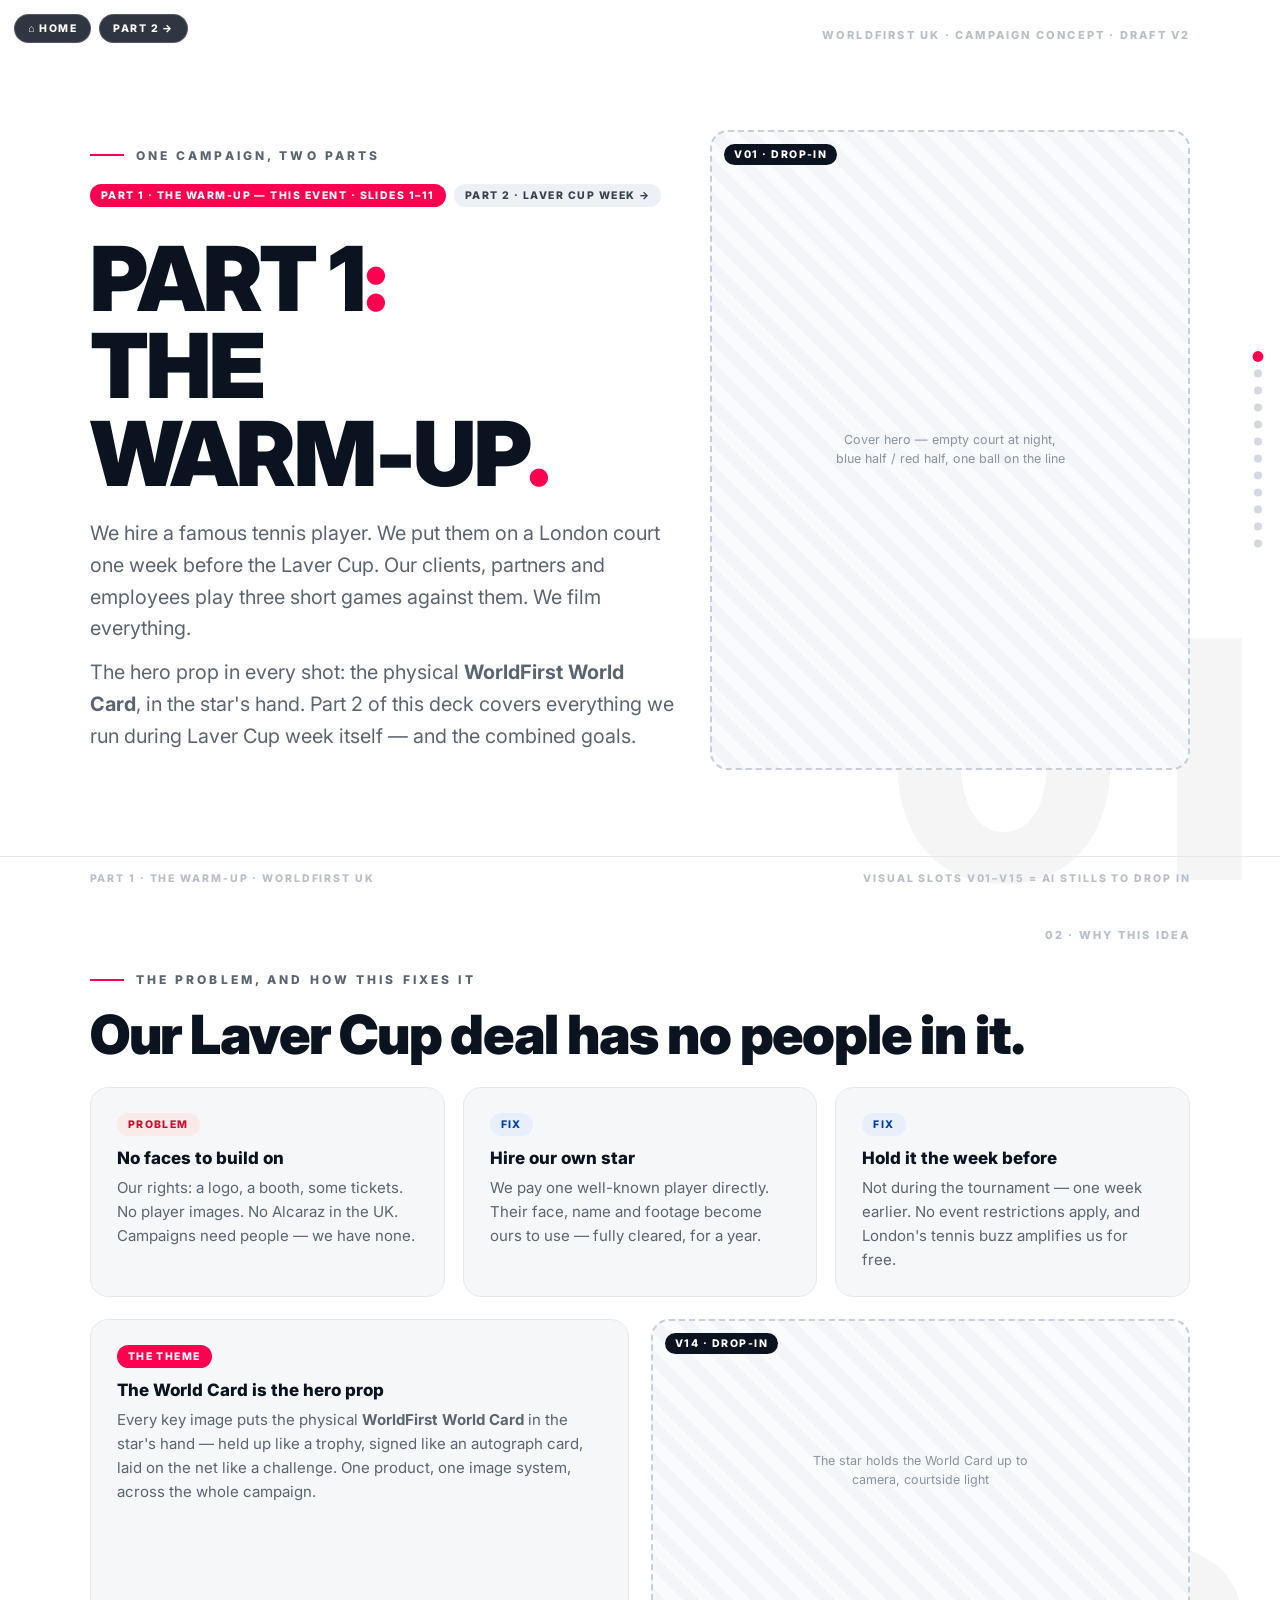
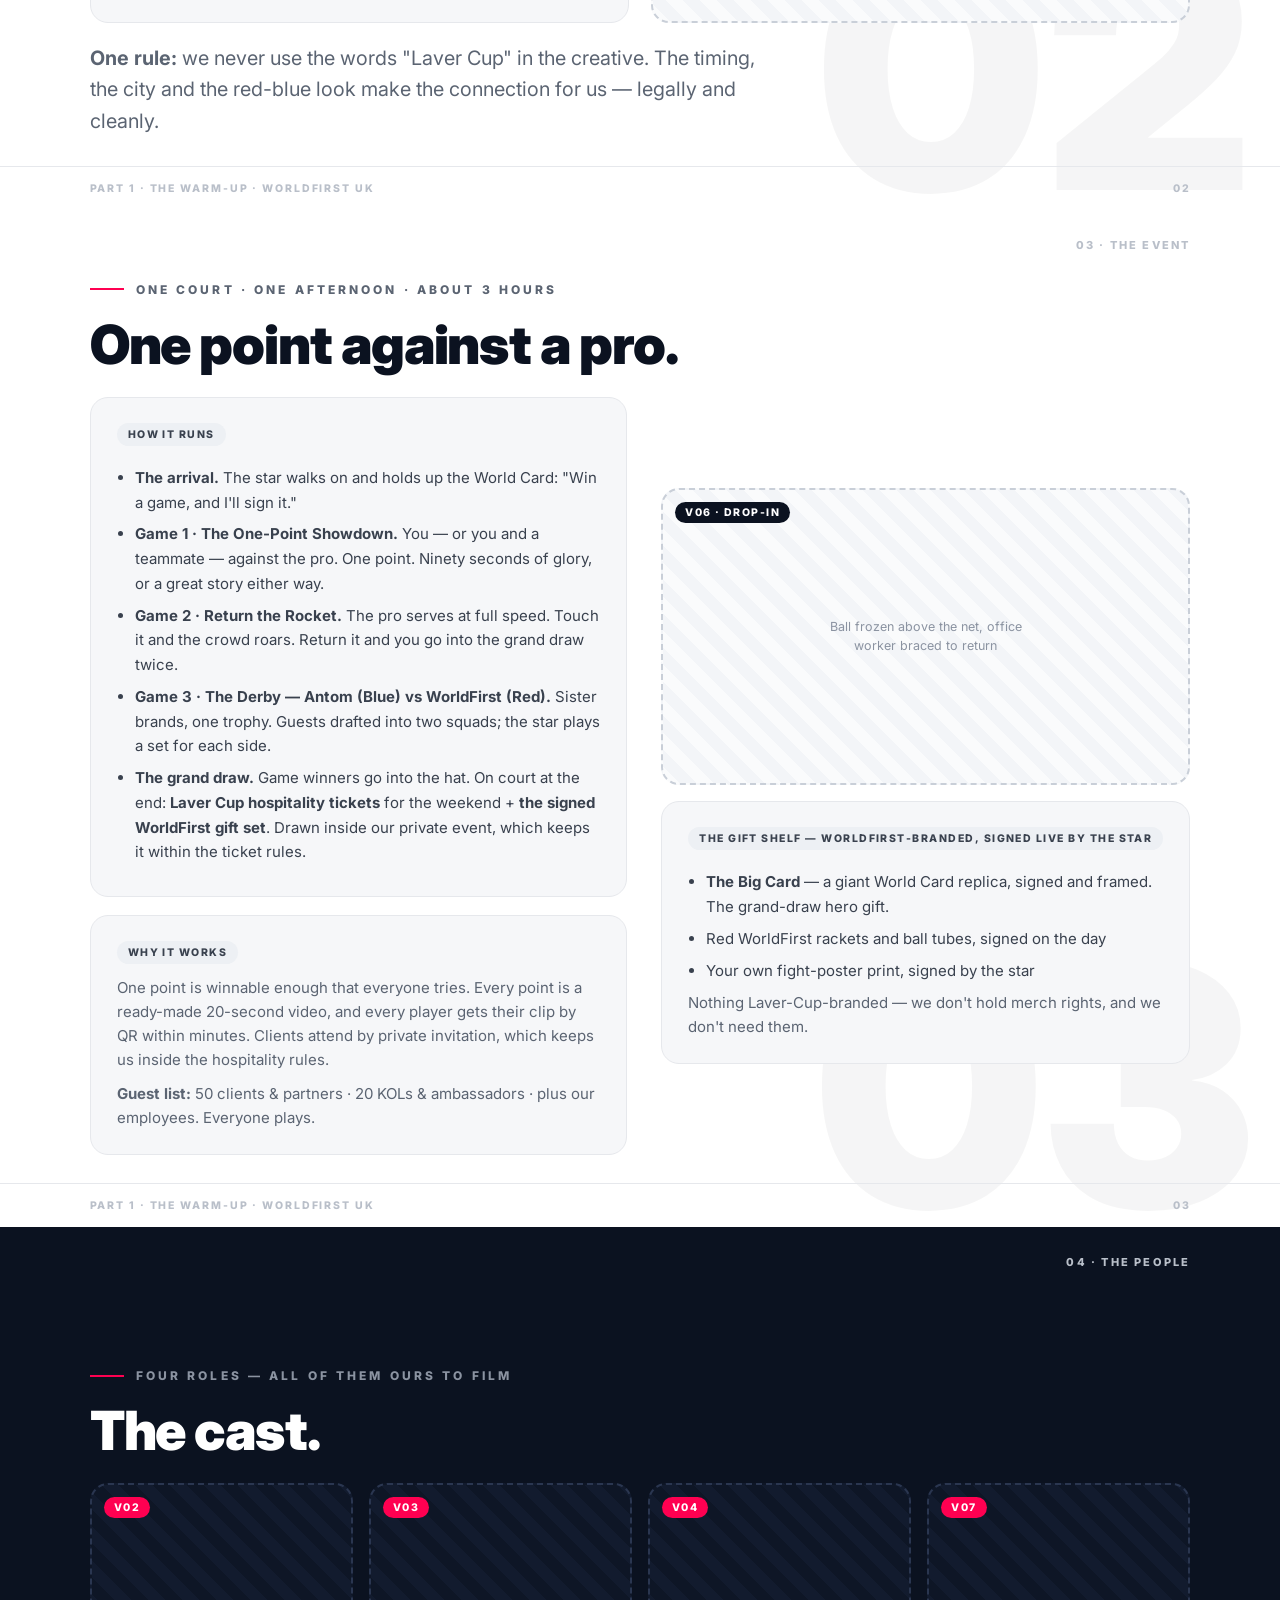
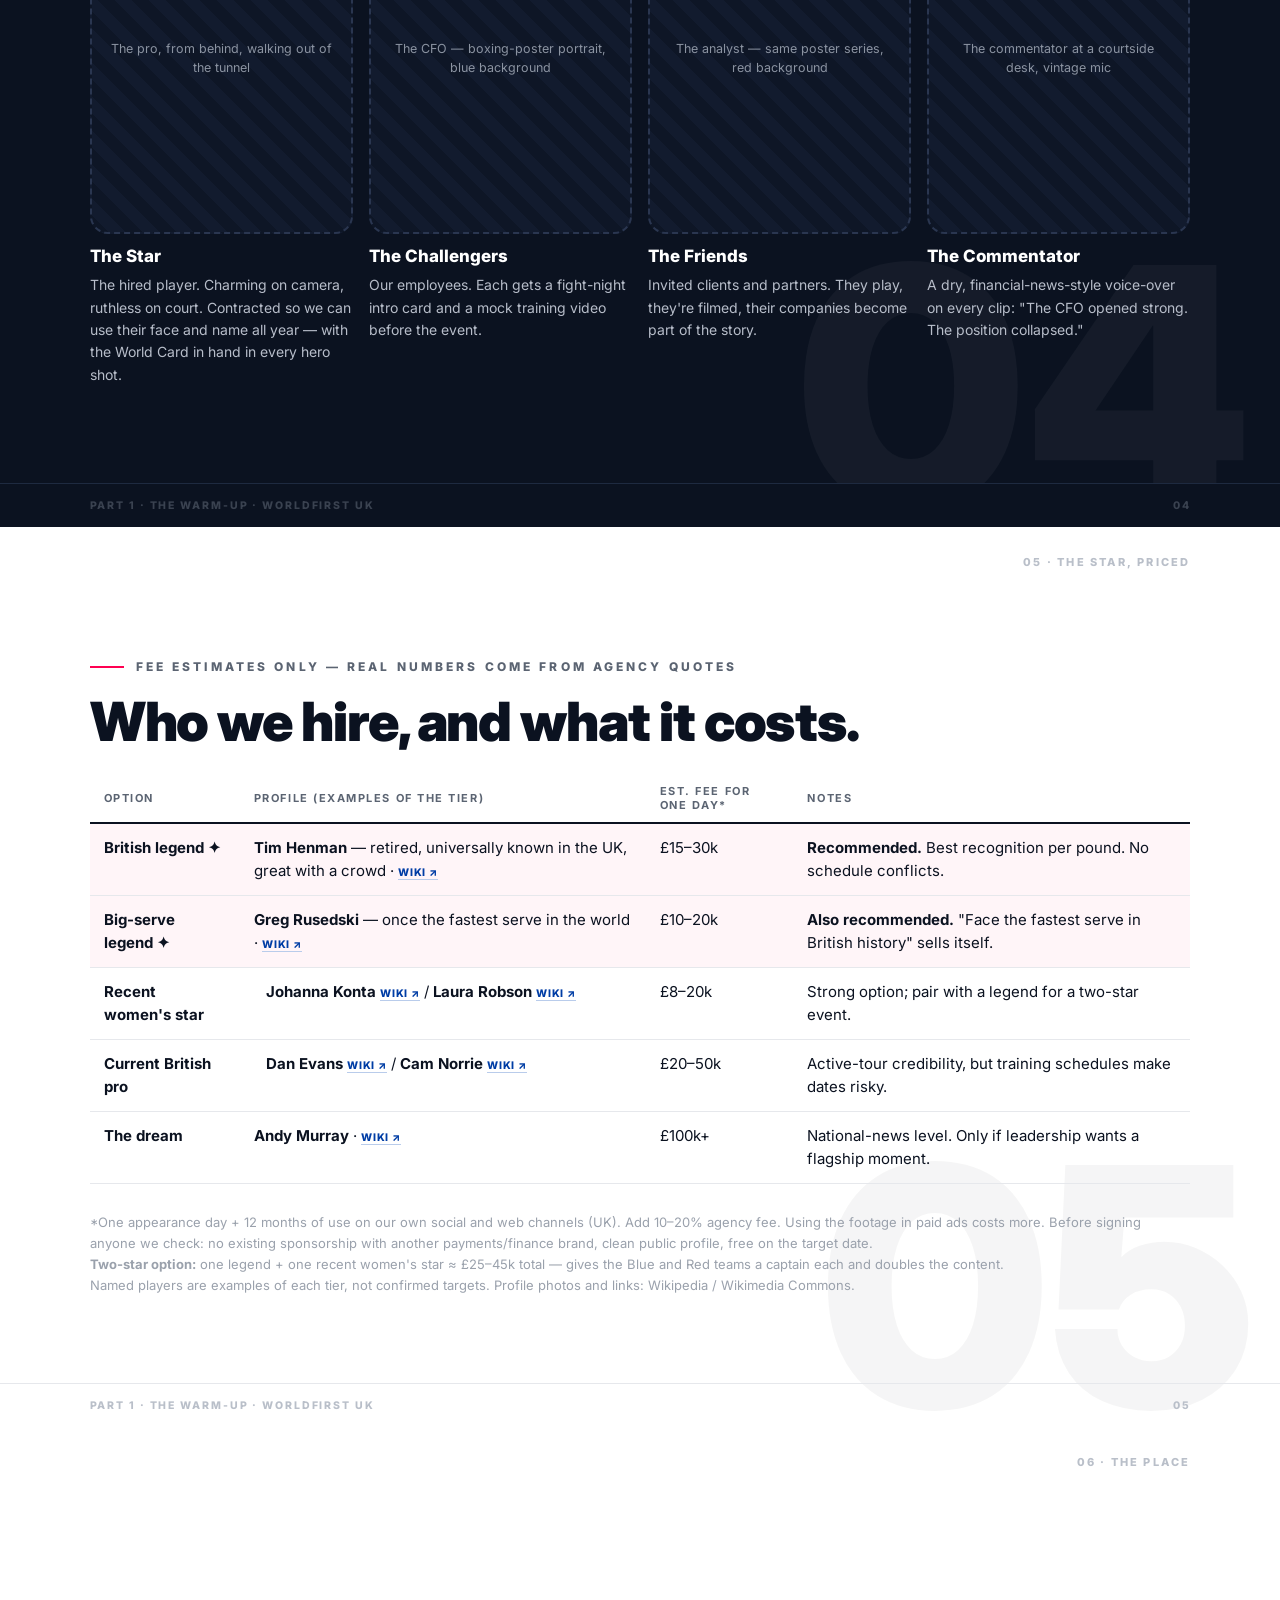
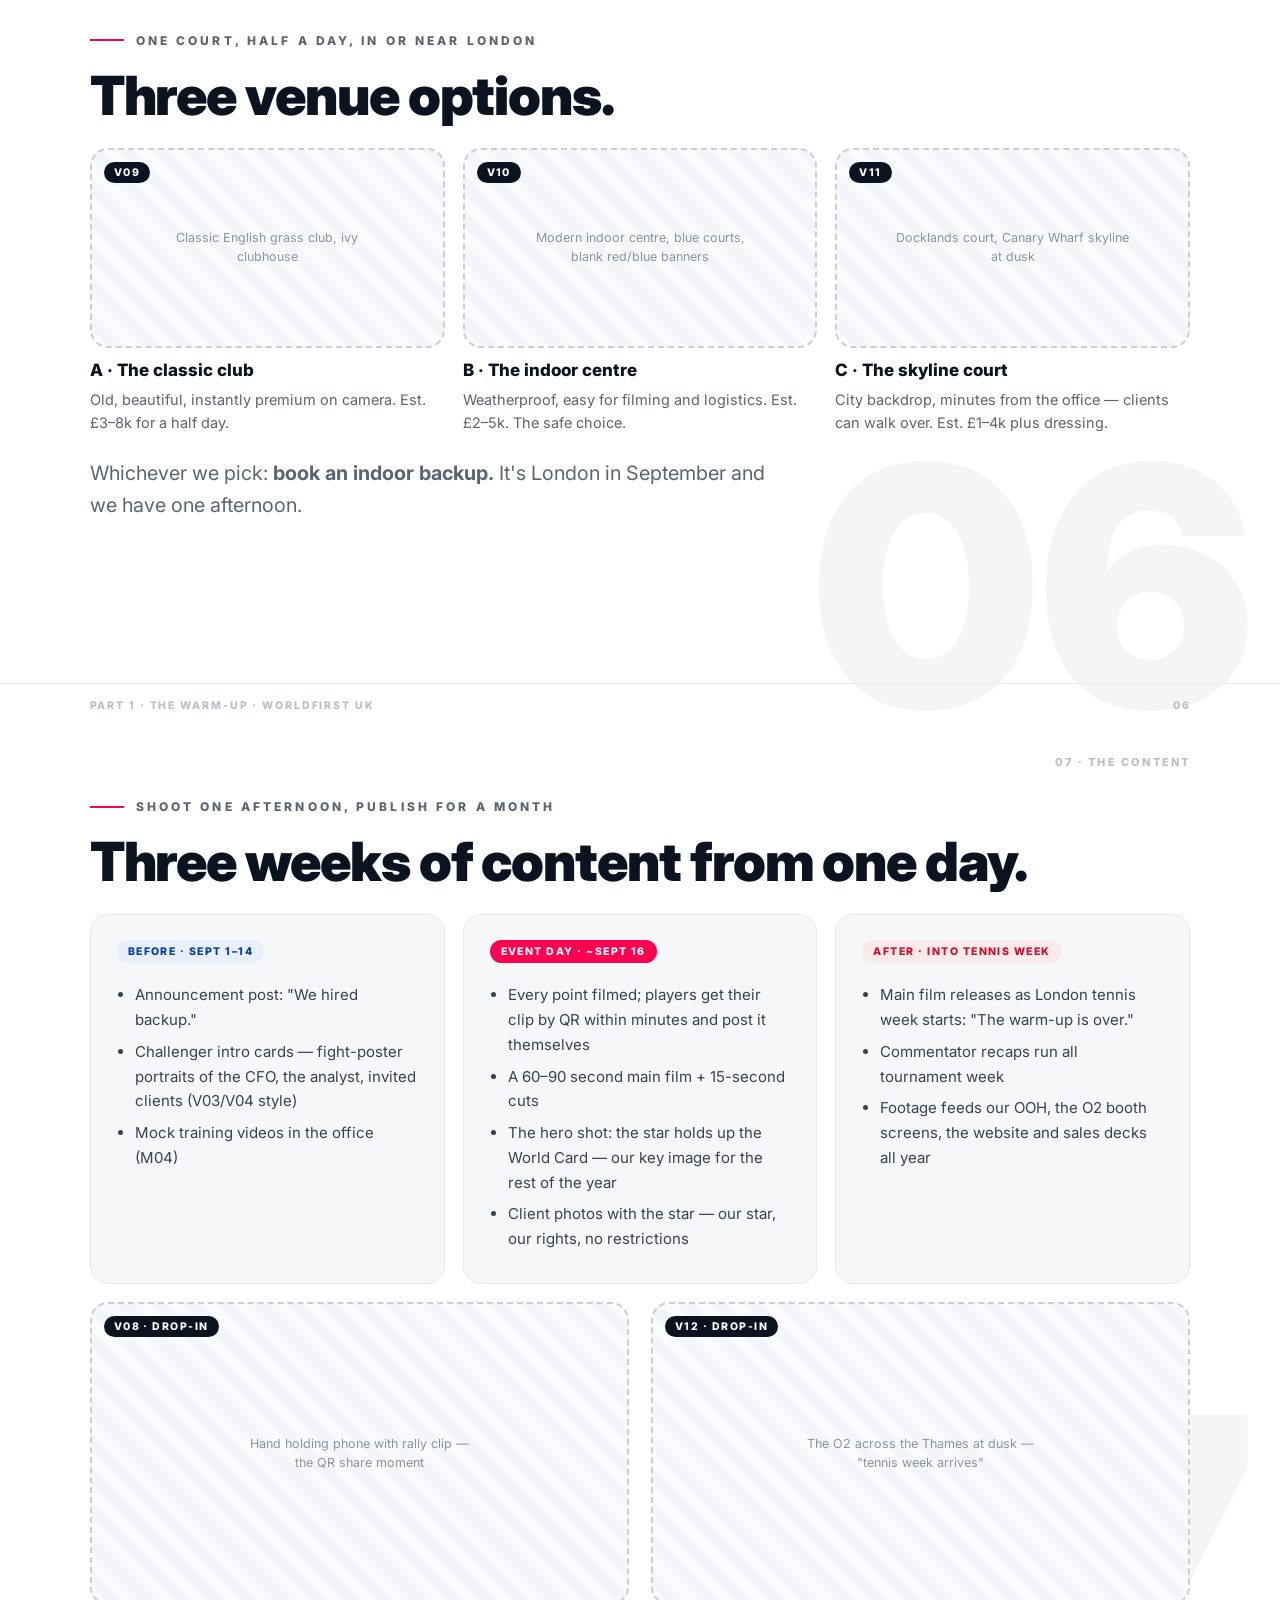
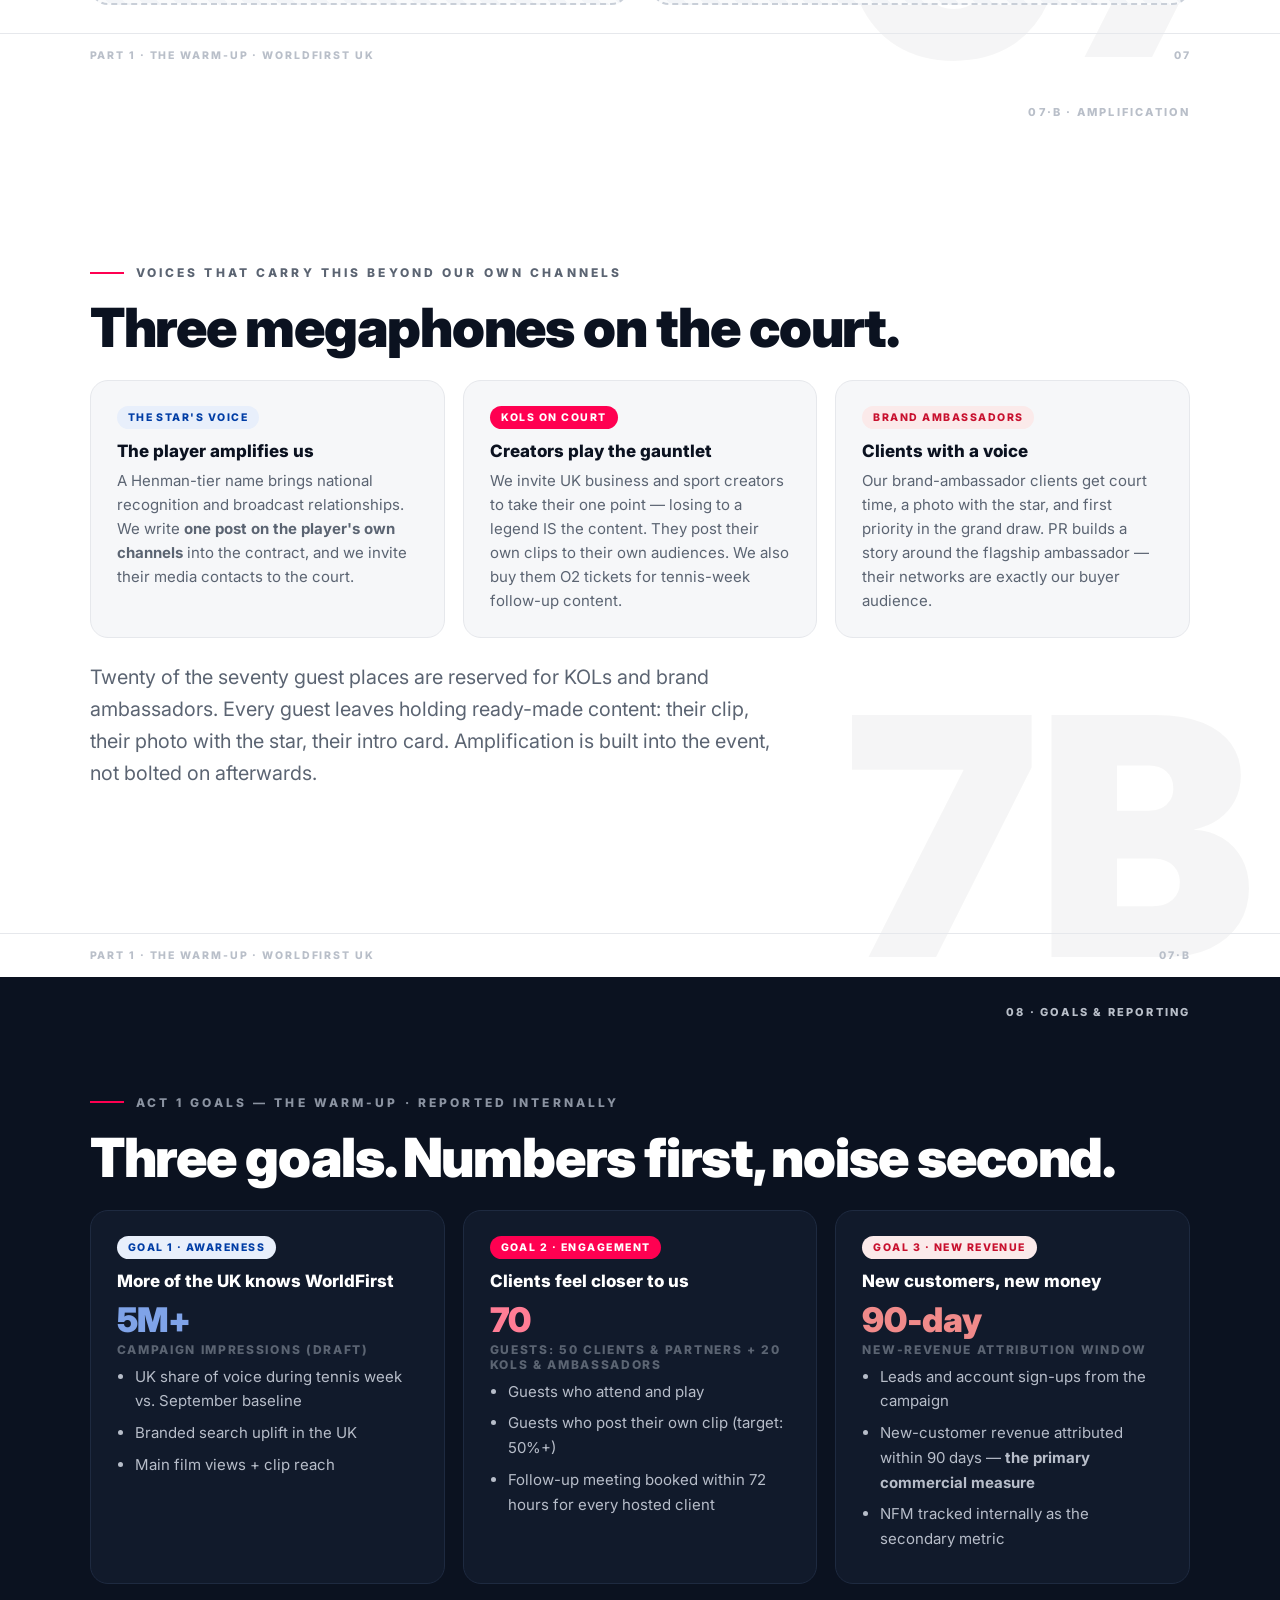
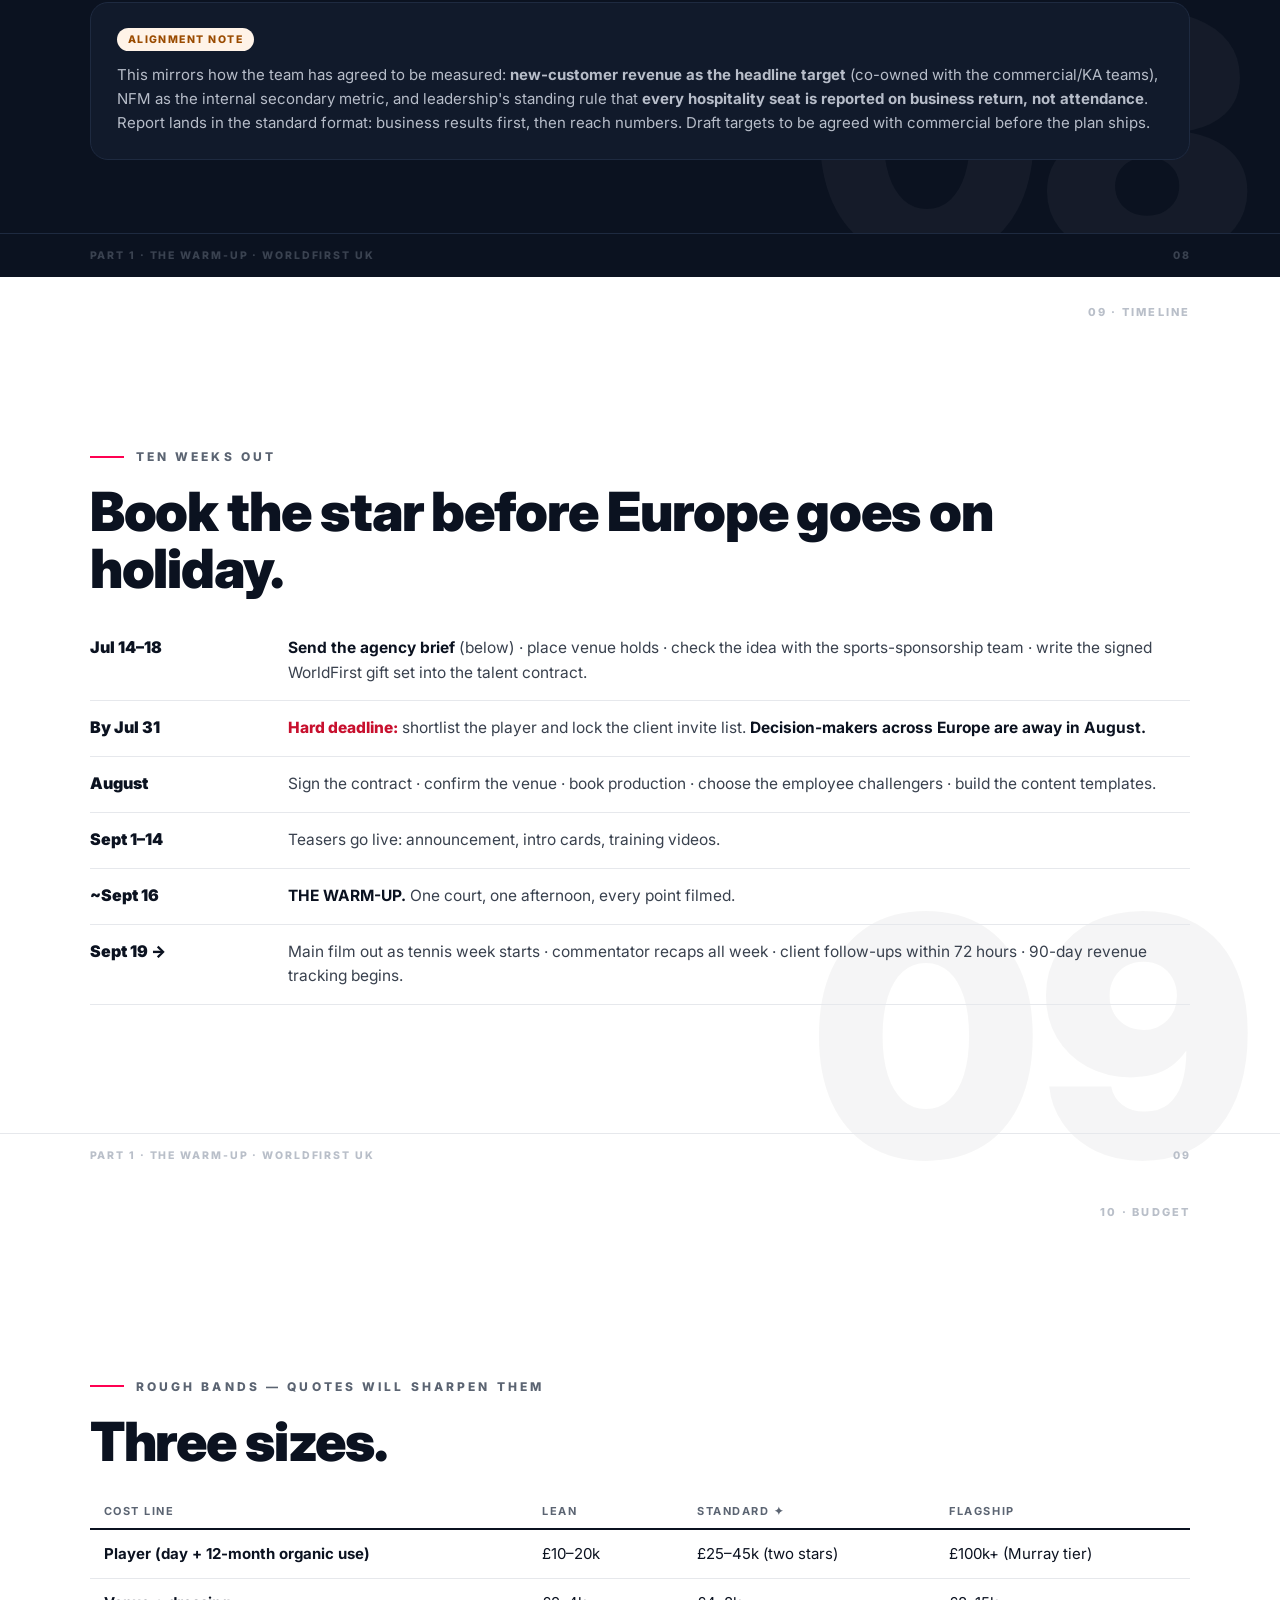
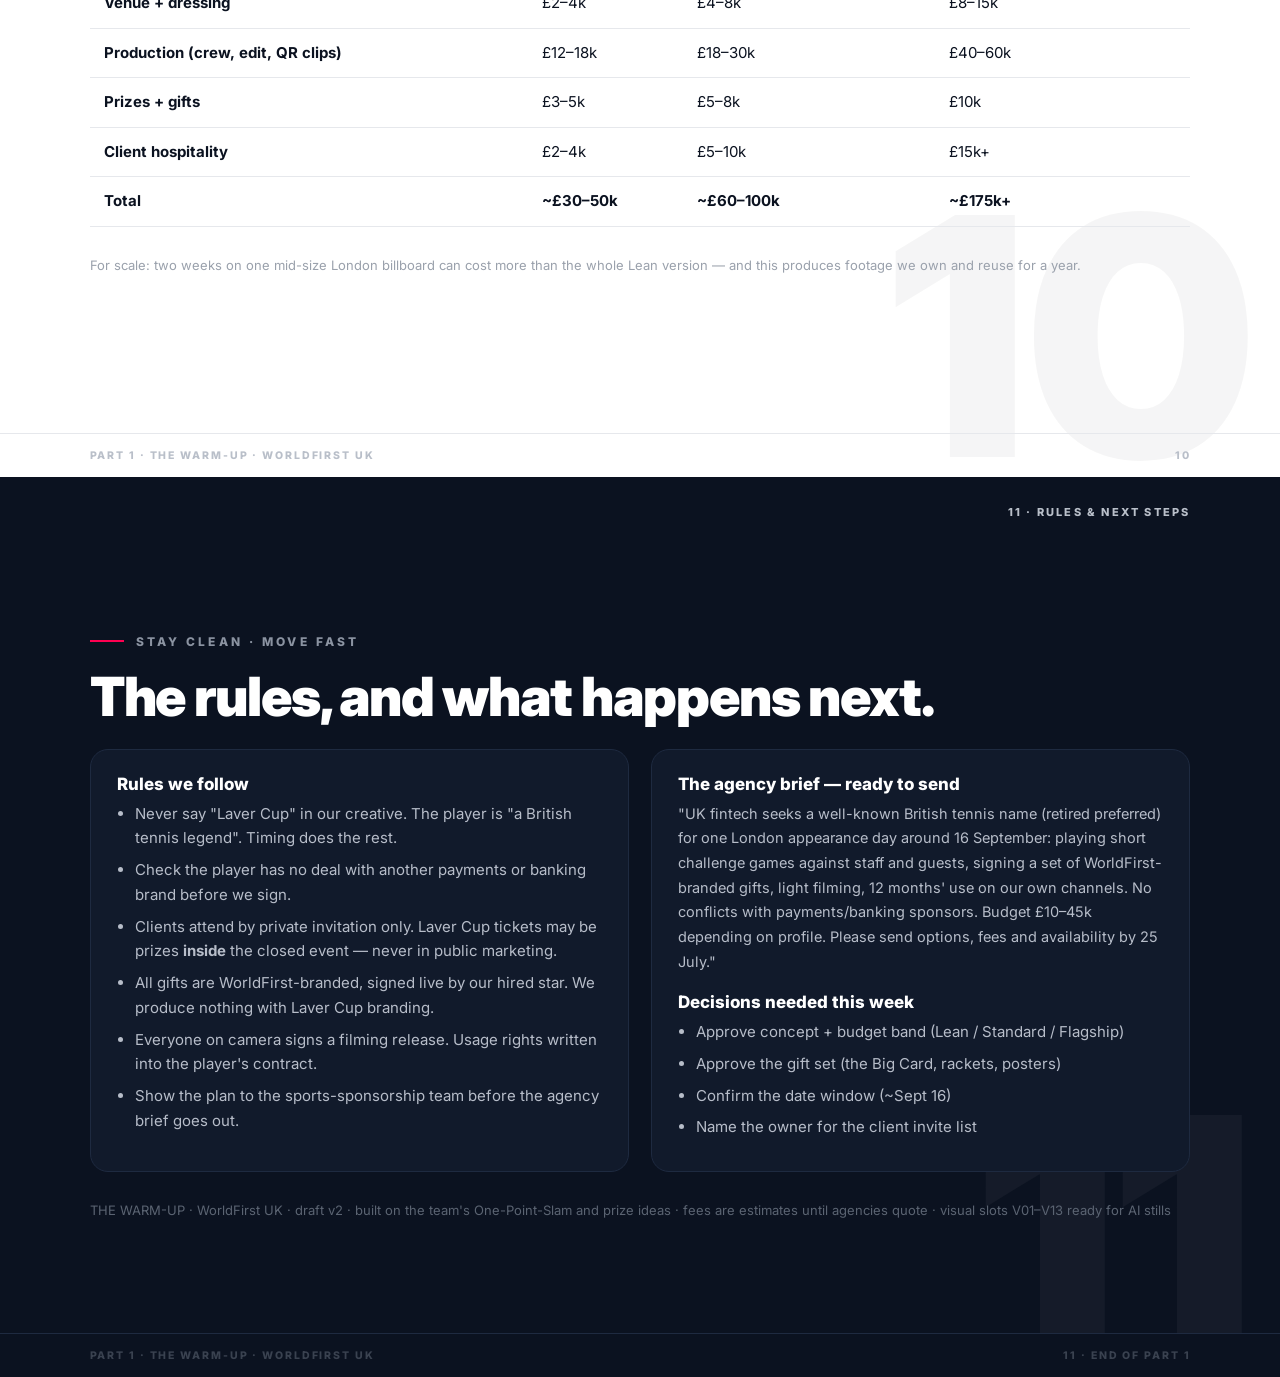
==== part1.html @ 8744f3e0 "Split-gate site: landing with clickable left/right halves, Part 1 and Part 2 as separate decks, shar" ====
<!DOCTYPE html>
<html lang="en">
<head>
<meta charset="UTF-8">
<meta name="viewport" content="width=device-width, initial-scale=1.0">
<meta name="robots" content="noindex, nofollow">
<title>Part 1 — The Warm-Up · WorldFirst UK</title>
<link rel="preconnect" href="https://fonts.googleapis.com">
<link href="https://fonts.googleapis.com/css2?family=Inter:wght@400;500;600;800;900&display=swap" rel="stylesheet">
<link rel="stylesheet" href="styles.css">
</head>
<body>
<div class="bar" id="bar"></div>
<nav class="dots" id="dots"></nav>
<nav class="sitenav"><a href="index.html">⌂ Home</a><a href="part2.html">Part 2 →</a></nav>
<!-- 01 COVER -->
<section class="slide" id="s1">
  <div class="num">WORLDFIRST UK · CAMPAIGN CONCEPT · DRAFT V2</div>
  <div class="ghost">01</div>
  <div class="wrap">
    <div class="hero2">
      <div>
        <div class="kicker">One campaign, two parts</div>
        <div style="margin-bottom:16px"><span class="chip pink">PART 1 · THE WARM-UP — THIS EVENT · SLIDES 1–11</span><a href="part2.html" style="text-decoration:none"><span class="chip grey" style="margin-left:8px">PART 2 · LAVER CUP WEEK →</span></a></div>
        <h1>PART 1<span style="color:var(--wf)">:</span><br>THE<br>WARM-UP<span style="color:var(--wf)">.</span></h1>
        <p class="lead" style="margin-top:20px">We hire a famous tennis player. We put them on a London court one week before the Laver Cup. Our clients, partners and employees play three short games against them. We film everything.</p>
        <p class="lead" style="margin-top:12px">The hero prop in every shot: the physical <b>WorldFirst World Card</b>, in the star's hand. Part 2 of this deck covers everything we run during Laver Cup week itself — and the combined goals.</p>
      </div>
      <figure class="ph r34" data-id="V01"><span class="tag">V01 · DROP-IN</span><span class="cap">Cover hero — empty court at night, blue half / red half, one ball on the line</span></figure>
    </div>
  </div>
  <div class="strip"><span>Part 1 · The Warm-Up · WorldFirst UK</span><span>Visual slots V01–V15 = AI stills to drop in</span></div>
</section>

<!-- 02 WHY -->
<section class="slide" id="s2">
  <div class="num">02 · WHY THIS IDEA</div>
  <div class="ghost">02</div>
  <div class="wrap">
    <div class="kicker">The problem, and how this fixes it</div>
    <h2>Our Laver Cup deal has no people in it.</h2>
    <div class="grid3">
      <div class="card">
        <span class="chip red">Problem</span>
        <h3>No faces to build on</h3>
        <p>Our rights: a logo, a booth, some tickets. No player images. No Alcaraz in the UK. Campaigns need people — we have none.</p>
      </div>
      <div class="card">
        <span class="chip blue">Fix</span>
        <h3>Hire our own star</h3>
        <p>We pay one well-known player directly. Their face, name and footage become ours to use — fully cleared, for a year.</p>
      </div>
      <div class="card">
        <span class="chip blue">Fix</span>
        <h3>Hold it the week before</h3>
        <p>Not during the tournament — one week earlier. No event restrictions apply, and London's tennis buzz amplifies us for free.</p>
      </div>
    </div>
    <div class="grid2" style="margin-top:22px">
      <div class="card">
        <span class="chip pink">The theme</span>
        <h3>The World Card is the hero prop</h3>
        <p>Every key image puts the physical <b>WorldFirst World Card</b> in the star's hand — held up like a trophy, signed like an autograph card, laid on the net like a challenge. One product, one image system, across the whole campaign.</p>
      </div>
      <figure class="ph r169" data-id="V14"><span class="tag">V14 · DROP-IN</span><span class="cap">The star holds the World Card up to camera, courtside light</span></figure>
    </div>
    <p class="lead" style="margin-top:20px"><b>One rule:</b> we never use the words "Laver Cup" in the creative. The timing, the city and the red-blue look make the connection for us — legally and cleanly.</p>
  </div>
  <div class="strip"><span>Part 1 · The Warm-Up · WorldFirst UK</span><span>02</span></div>
</section>

<!-- 03 FORMAT -->
<section class="slide" id="s3">
  <div class="num">03 · THE EVENT</div>
  <div class="ghost">03</div>
  <div class="wrap">
    <div class="kicker">One court · one afternoon · about 3 hours</div>
    <h2>One point against a pro.</h2>
    <div class="hero2">
      <div>
        <div class="card" style="margin-bottom:18px">
          <span class="chip grey">How it runs</span>
          <ul>
            <li><b>The arrival.</b> The star walks on and holds up the World Card: "Win a game, and I'll sign it."</li>
            <li><b>Game 1 · The One-Point Showdown.</b> You — or you and a teammate — against the pro. One point. Ninety seconds of glory, or a great story either way.</li>
            <li><b>Game 2 · Return the Rocket.</b> The pro serves at full speed. Touch it and the crowd roars. Return it and you go into the grand draw twice.</li>
            <li><b>Game 3 · The Derby — Antom (Blue) vs WorldFirst (Red).</b> Sister brands, one trophy. Guests drafted into two squads; the star plays a set for each side.</li>
            <li><b>The grand draw.</b> Game winners go into the hat. On court at the end: <b>Laver Cup hospitality tickets</b> for the weekend + <b>the signed WorldFirst gift set</b>. Drawn inside our private event, which keeps it within the ticket rules.</li>
          </ul>
        </div>
        <div class="card">
          <span class="chip grey">Why it works</span>
          <p>One point is winnable enough that everyone tries. Every point is a ready-made 20-second video, and every player gets their clip by QR within minutes. Clients attend by private invitation, which keeps us inside the hospitality rules.</p>
          <p style="margin-top:10px"><b>Guest list:</b> 50 clients &amp; partners · 20 KOLs &amp; ambassadors · plus our employees. Everyone plays.</p>
        </div>
      </div>
      <div>
        <figure class="ph r169" data-id="V06" style="margin-bottom:16px"><span class="tag">V06 · DROP-IN</span><span class="cap">Ball frozen above the net, office worker braced to return</span></figure>
        <div class="card">
          <span class="chip grey">The gift shelf — WorldFirst-branded, signed live by the star</span>
          <ul>
            <li><b>The Big Card</b> — a giant World Card replica, signed and framed. The grand-draw hero gift.</li>
            <li>Red WorldFirst rackets and ball tubes, signed on the day</li>
            <li>Your own fight-poster print, signed by the star</li>
          </ul>
          <p style="margin-top:8px">Nothing Laver-Cup-branded — we don't hold merch rights, and we don't need them.</p>
        </div>
      </div>
    </div>
  </div>
  <div class="strip"><span>Part 1 · The Warm-Up · WorldFirst UK</span><span>03</span></div>
</section>

<!-- 04 CAST -->
<section class="slide dark" id="s4">
  <div class="num">04 · THE PEOPLE</div>
  <div class="ghost">04</div>
  <div class="wrap">
    <div class="kicker">Four roles — all of them ours to film</div>
    <h2 style="color:#fff">The cast.</h2>
    <div class="grid4">
      <div>
        <figure class="ph r34" data-id="V02" style="margin-bottom:12px"><span class="tag">V02</span><span class="cap">The pro, from behind, walking out of the tunnel</span></figure>
        <h3>The Star</h3>
        <p style="color:#B7BDC9;font-size:14px;line-height:1.6">The hired player. Charming on camera, ruthless on court. Contracted so we can use their face and name all year — with the World Card in hand in every hero shot.</p>
      </div>
      <div>
        <figure class="ph r34" data-id="V03" style="margin-bottom:12px"><span class="tag">V03</span><span class="cap">The CFO — boxing-poster portrait, blue background</span></figure>
        <h3>The Challengers</h3>
        <p style="color:#B7BDC9;font-size:14px;line-height:1.6">Our employees. Each gets a fight-night intro card and a mock training video before the event.</p>
      </div>
      <div>
        <figure class="ph r34" data-id="V04" style="margin-bottom:12px"><span class="tag">V04</span><span class="cap">The analyst — same poster series, red background</span></figure>
        <h3>The Friends</h3>
        <p style="color:#B7BDC9;font-size:14px;line-height:1.6">Invited clients and partners. They play, they're filmed, their companies become part of the story.</p>
      </div>
      <div>
        <figure class="ph r34" data-id="V07" style="margin-bottom:12px"><span class="tag">V07</span><span class="cap">The commentator at a courtside desk, vintage mic</span></figure>
        <h3>The Commentator</h3>
        <p style="color:#B7BDC9;font-size:14px;line-height:1.6">A dry, financial-news-style voice-over on every clip: "The CFO opened strong. The position collapsed."</p>
      </div>
    </div>
  </div>
  <div class="strip"><span>Part 1 · The Warm-Up · WorldFirst UK</span><span>04</span></div>
</section>

<!-- 05 TALENT -->
<section class="slide" id="s5">
  <div class="num">05 · THE STAR, PRICED</div>
  <div class="ghost">05</div>
  <div class="wrap">
    <div class="kicker">Fee estimates only — real numbers come from agency quotes</div>
    <h2>Who we hire, and what it costs.</h2>
    <table class="tbl">
      <tr><th>Option</th><th>Profile (examples of the tier)</th><th>Est. fee for one day*</th><th>Notes</th></tr>
      <tr class="rec"><td>British legend ✦</td><td><div class="tcell"><img class="face" src="https://upload.wikimedia.org/wikipedia/commons/thumb/9/90/Tim_Henman_2006_Australian_Open.JPG/330px-Tim_Henman_2006_Australian_Open.JPG" alt="Tim Henman" onerror="this.style.display='none'"><span><b>Tim Henman</b> — retired, universally known in the UK, great with a crowd · <a class="wikilink" href="https://en.wikipedia.org/wiki/Tim_Henman" target="_blank" rel="noopener">WIKI ↗</a></span></div></td><td>£15–30k</td><td><b>Recommended.</b> Best recognition per pound. No schedule conflicts.</td></tr>
      <tr class="rec"><td>Big-serve legend ✦</td><td><div class="tcell"><img class="face" src="https://upload.wikimedia.org/wikipedia/commons/thumb/6/60/Greg_Rusedski_2014.jpg/330px-Greg_Rusedski_2014.jpg" alt="Greg Rusedski" onerror="this.style.display='none'"><span><b>Greg Rusedski</b> — once the fastest serve in the world · <a class="wikilink" href="https://en.wikipedia.org/wiki/Greg_Rusedski" target="_blank" rel="noopener">WIKI ↗</a></span></div></td><td>£10–20k</td><td><b>Also recommended.</b> "Face the fastest serve in British history" sells itself.</td></tr>
      <tr><td>Recent women's star</td><td><div class="tcell"><span class="faces"><img class="face" src="https://upload.wikimedia.org/wikipedia/commons/thumb/0/0a/Konta_RG19_%2829%29_%2848199186357%29.jpg/330px-Konta_RG19_%2829%29_%2848199186357%29.jpg" alt="Johanna Konta" onerror="this.style.display='none'"><img class="face" src="https://upload.wikimedia.org/wikipedia/commons/thumb/7/71/Robson_WM17_%285%29_%2835793473560%29.jpg/330px-Robson_WM17_%285%29_%2835793473560%29.jpg" alt="Laura Robson" onerror="this.style.display='none'"></span><span><b>Johanna Konta</b> <a class="wikilink" href="https://en.wikipedia.org/wiki/Johanna_Konta" target="_blank" rel="noopener">WIKI ↗</a> / <b>Laura Robson</b> <a class="wikilink" href="https://en.wikipedia.org/wiki/Laura_Robson" target="_blank" rel="noopener">WIKI ↗</a></span></div></td><td>£8–20k</td><td>Strong option; pair with a legend for a two-star event.</td></tr>
      <tr><td>Current British pro</td><td><div class="tcell"><span class="faces"><img class="face" src="https://upload.wikimedia.org/wikipedia/commons/thumb/2/28/Dan_Evans_%282023_DC_Open%29_02_%28cropped2%29.jpg/330px-Dan_Evans_%282023_DC_Open%29_02_%28cropped2%29.jpg" alt="Dan Evans" onerror="this.style.display='none'"><img class="face" src="https://upload.wikimedia.org/wikipedia/commons/thumb/e/eb/Norrie_MCM23_%2817%29_%2852883520940%29.jpg/330px-Norrie_MCM23_%2817%29_%2852883520940%29.jpg" alt="Cameron Norrie" onerror="this.style.display='none'"></span><span><b>Dan Evans</b> <a class="wikilink" href="https://en.wikipedia.org/wiki/Dan_Evans_(tennis)" target="_blank" rel="noopener">WIKI ↗</a> / <b>Cam Norrie</b> <a class="wikilink" href="https://en.wikipedia.org/wiki/Cameron_Norrie" target="_blank" rel="noopener">WIKI ↗</a></span></div></td><td>£20–50k</td><td>Active-tour credibility, but training schedules make dates risky.</td></tr>
      <tr><td>The dream</td><td><div class="tcell"><img class="face" src="https://upload.wikimedia.org/wikipedia/commons/thumb/b/bf/2015_Australian_Open_-_Andy_Murray_12_%28cropped%29.jpg/330px-2015_Australian_Open_-_Andy_Murray_12_%28cropped%29.jpg" alt="Andy Murray" onerror="this.style.display='none'"><span><b>Andy Murray</b> · <a class="wikilink" href="https://en.wikipedia.org/wiki/Andy_Murray" target="_blank" rel="noopener">WIKI ↗</a></span></div></td><td>£100k+</td><td>National-news level. Only if leadership wants a flagship moment.</td></tr>
    </table>
    <p class="foot">*One appearance day + 12 months of use on our own social and web channels (UK). Add 10–20% agency fee. Using the footage in paid ads costs more. Before signing anyone we check: no existing sponsorship with another payments/finance brand, clean public profile, free on the target date.<br><b>Two-star option:</b> one legend + one recent women's star ≈ £25–45k total — gives the Blue and Red teams a captain each and doubles the content.<br>Named players are examples of each tier, not confirmed targets. Profile photos and links: Wikipedia / Wikimedia Commons.</p>
  </div>
  <div class="strip"><span>Part 1 · The Warm-Up · WorldFirst UK</span><span>05</span></div>
</section>

<!-- 06 VENUE -->
<section class="slide" id="s6">
  <div class="num">06 · THE PLACE</div>
  <div class="ghost">06</div>
  <div class="wrap">
    <div class="kicker">One court, half a day, in or near London</div>
    <h2>Three venue options.</h2>
    <div class="grid3">
      <div>
        <figure class="ph r169" data-id="V09" style="margin-bottom:12px"><span class="tag">V09</span><span class="cap">Classic English grass club, ivy clubhouse</span></figure>
        <h3>A · The classic club</h3>
        <p style="color:var(--grey);font-size:14.5px;line-height:1.6">Old, beautiful, instantly premium on camera. Est. £3–8k for a half day.</p>
      </div>
      <div>
        <figure class="ph r169" data-id="V10" style="margin-bottom:12px"><span class="tag">V10</span><span class="cap">Modern indoor centre, blue courts, blank red/blue banners</span></figure>
        <h3>B · The indoor centre</h3>
        <p style="color:var(--grey);font-size:14.5px;line-height:1.6">Weatherproof, easy for filming and logistics. Est. £2–5k. The safe choice.</p>
      </div>
      <div>
        <figure class="ph r169" data-id="V11" style="margin-bottom:12px"><span class="tag">V11</span><span class="cap">Docklands court, Canary Wharf skyline at dusk</span></figure>
        <h3>C · The skyline court</h3>
        <p style="color:var(--grey);font-size:14.5px;line-height:1.6">City backdrop, minutes from the office — clients can walk over. Est. £1–4k plus dressing.</p>
      </div>
    </div>
    <p class="lead" style="margin-top:24px">Whichever we pick: <b>book an indoor backup.</b> It's London in September and we have one afternoon.</p>
  </div>
  <div class="strip"><span>Part 1 · The Warm-Up · WorldFirst UK</span><span>06</span></div>
</section>

<!-- 07 CONTENT -->
<section class="slide" id="s7">
  <div class="num">07 · THE CONTENT</div>
  <div class="ghost">07</div>
  <div class="wrap">
    <div class="kicker">Shoot one afternoon, publish for a month</div>
    <h2>Three weeks of content from one day.</h2>
    <div class="grid3">
      <div class="card">
        <span class="chip blue">Before · Sept 1–14</span>
        <ul>
          <li>Announcement post: "We hired backup."</li>
          <li>Challenger intro cards — fight-poster portraits of the CFO, the analyst, invited clients (V03/V04 style)</li>
          <li>Mock training videos in the office (M04)</li>
        </ul>
      </div>
      <div class="card">
        <span class="chip pink">Event day · ~Sept 16</span>
        <ul>
          <li>Every point filmed; players get their clip by QR within minutes and post it themselves</li>
          <li>A 60–90 second main film + 15-second cuts</li>
          <li>The hero shot: the star holds up the World Card — our key image for the rest of the year</li>
          <li>Client photos with the star — our star, our rights, no restrictions</li>
        </ul>
      </div>
      <div class="card">
        <span class="chip red">After · into tennis week</span>
        <ul>
          <li>Main film releases as London tennis week starts: "The warm-up is over."</li>
          <li>Commentator recaps run all tournament week</li>
          <li>Footage feeds our OOH, the O2 booth screens, the website and sales decks all year</li>
        </ul>
      </div>
    </div>
    <div class="grid2" style="margin-top:18px">
      <figure class="ph r169" data-id="V08"><span class="tag">V08 · DROP-IN</span><span class="cap">Hand holding phone with rally clip — the QR share moment</span></figure>
      <figure class="ph r169" data-id="V12"><span class="tag">V12 · DROP-IN</span><span class="cap">The O2 across the Thames at dusk — "tennis week arrives"</span></figure>
    </div>
  </div>
  <div class="strip"><span>Part 1 · The Warm-Up · WorldFirst UK</span><span>07</span></div>
</section>

<!-- 07B AMPLIFICATION -->
<section class="slide" id="s7b">
  <div class="num">07·B · AMPLIFICATION</div>
  <div class="ghost">7B</div>
  <div class="wrap">
    <div class="kicker">Voices that carry this beyond our own channels</div>
    <h2>Three megaphones on the court.</h2>
    <div class="grid3">
      <div class="card">
        <span class="chip blue">The star's voice</span>
        <h3>The player amplifies us</h3>
        <p>A Henman-tier name brings national recognition and broadcast relationships. We write <b>one post on the player's own channels</b> into the contract, and we invite their media contacts to the court.</p>
      </div>
      <div class="card">
        <span class="chip pink">KOLs on court</span>
        <h3>Creators play the gauntlet</h3>
        <p>We invite UK business and sport creators to take their one point — losing to a legend IS the content. They post their own clips to their own audiences. We also buy them O2 tickets for tennis-week follow-up content.</p>
      </div>
      <div class="card">
        <span class="chip red">Brand ambassadors</span>
        <h3>Clients with a voice</h3>
        <p>Our brand-ambassador clients get court time, a photo with the star, and first priority in the grand draw. PR builds a story around the flagship ambassador — their networks are exactly our buyer audience.</p>
      </div>
    </div>
    <p class="lead" style="margin-top:24px">Twenty of the seventy guest places are reserved for KOLs and brand ambassadors. Every guest leaves holding ready-made content: their clip, their photo with the star, their intro card. Amplification is built into the event, not bolted on afterwards.</p>
  </div>
  <div class="strip"><span>Part 1 · The Warm-Up · WorldFirst UK</span><span>07·B</span></div>
</section>

<!-- 08 GOALS -->
<section class="slide dark" id="s8">
  <div class="num">08 · GOALS &amp; REPORTING</div>
  <div class="ghost">08</div>
  <div class="wrap">
    <div class="kicker">Act 1 goals — The Warm-Up · reported internally</div>
    <h2 style="color:#fff">Three goals. Numbers first, noise second.</h2>
    <div class="grid3">
      <div class="card goal g1">
        <span class="chip blue">Goal 1 · Awareness</span>
        <h3>More of the UK knows WorldFirst</h3>
        <div class="big" style="color:#7FA3E8">5M+</div>
        <div class="unit">campaign impressions (draft)</div>
        <ul>
          <li>UK share of voice during tennis week vs. September baseline</li>
          <li>Branded search uplift in the UK</li>
          <li>Main film views + clip reach</li>
        </ul>
      </div>
      <div class="card goal g2">
        <span class="chip pink">Goal 2 · Engagement</span>
        <h3>Clients feel closer to us</h3>
        <div class="big" style="color:#FF7D95">70</div>
        <div class="unit">guests: 50 clients &amp; partners + 20 KOLs &amp; ambassadors</div>
        <ul>
          <li>Guests who attend and play</li>
          <li>Guests who post their own clip (target: 50%+)</li>
          <li>Follow-up meeting booked within 72 hours for every hosted client</li>
        </ul>
      </div>
      <div class="card goal g3">
        <span class="chip red">Goal 3 · New revenue</span>
        <h3>New customers, new money</h3>
        <div class="big" style="color:#F08A8A">90-day</div>
        <div class="unit">new-revenue attribution window</div>
        <ul>
          <li>Leads and account sign-ups from the campaign</li>
          <li>New-customer revenue attributed within 90 days — <b>the primary commercial measure</b></li>
          <li>NFM tracked internally as the secondary metric</li>
        </ul>
      </div>
    </div>
    <div class="card" style="margin-top:18px">
      <span class="chip draft">Alignment note</span>
      <p>This mirrors how the team has agreed to be measured: <b>new-customer revenue as the headline target</b> (co-owned with the commercial/KA teams), NFM as the internal secondary metric, and leadership's standing rule that <b>every hospitality seat is reported on business return, not attendance</b>. Report lands in the standard format: business results first, then reach numbers. Draft targets to be agreed with commercial before the plan ships.</p>
    </div>
  </div>
  <div class="strip"><span>Part 1 · The Warm-Up · WorldFirst UK</span><span>08</span></div>
</section>

<!-- 09 TIMELINE -->
<section class="slide" id="s9">
  <div class="num">09 · TIMELINE</div>
  <div class="ghost">09</div>
  <div class="wrap">
    <div class="kicker">Ten weeks out</div>
    <h2>Book the star before Europe goes on holiday.</h2>
    <div>
      <div class="trow"><div class="when">Jul 14–18</div><div class="what"><b>Send the agency brief</b> (below) · place venue holds · check the idea with the sports-sponsorship team · write the signed WorldFirst gift set into the talent contract.</div></div>
      <div class="trow"><div class="when">By Jul 31</div><div class="what"><span class="hot">Hard deadline:</span> shortlist the player and lock the client invite list. <b>Decision-makers across Europe are away in August.</b></div></div>
      <div class="trow"><div class="when">August</div><div class="what">Sign the contract · confirm the venue · book production · choose the employee challengers · build the content templates.</div></div>
      <div class="trow"><div class="when">Sept 1–14</div><div class="what">Teasers go live: announcement, intro cards, training videos.</div></div>
      <div class="trow"><div class="when">~Sept 16</div><div class="what"><b>THE WARM-UP.</b> One court, one afternoon, every point filmed.</div></div>
      <div class="trow"><div class="when">Sept 19 →</div><div class="what">Main film out as tennis week starts · commentator recaps all week · client follow-ups within 72 hours · 90-day revenue tracking begins.</div></div>
    </div>
  </div>
  <div class="strip"><span>Part 1 · The Warm-Up · WorldFirst UK</span><span>09</span></div>
</section>

<!-- 10 BUDGET -->
<section class="slide" id="s10">
  <div class="num">10 · BUDGET</div>
  <div class="ghost">10</div>
  <div class="wrap">
    <div class="kicker">Rough bands — quotes will sharpen them</div>
    <h2>Three sizes.</h2>
    <table class="tbl">
      <tr><th>Cost line</th><th>Lean</th><th>Standard ✦</th><th>Flagship</th></tr>
      <tr><td>Player (day + 12-month organic use)</td><td>£10–20k</td><td>£25–45k (two stars)</td><td>£100k+ (Murray tier)</td></tr>
      <tr><td>Venue + dressing</td><td>£2–4k</td><td>£4–8k</td><td>£8–15k</td></tr>
      <tr><td>Production (crew, edit, QR clips)</td><td>£12–18k</td><td>£18–30k</td><td>£40–60k</td></tr>
      <tr><td>Prizes + gifts</td><td>£3–5k</td><td>£5–8k</td><td>£10k</td></tr>
      <tr><td>Client hospitality</td><td>£2–4k</td><td>£5–10k</td><td>£15k+</td></tr>
      <tr><td><b>Total</b></td><td><b>~£30–50k</b></td><td><b>~£60–100k</b></td><td><b>~£175k+</b></td></tr>
    </table>
    <p class="foot">For scale: two weeks on one mid-size London billboard can cost more than the whole Lean version — and this produces footage we own and reuse for a year.</p>
  </div>
  <div class="strip"><span>Part 1 · The Warm-Up · WorldFirst UK</span><span>10</span></div>
</section>

<!-- 11 RULES & NEXT -->
<section class="slide dark" id="s11">
  <div class="num">11 · RULES &amp; NEXT STEPS</div>
  <div class="ghost">11</div>
  <div class="wrap">
    <div class="kicker">Stay clean · move fast</div>
    <h2 style="color:#fff">The rules, and what happens next.</h2>
    <div class="grid2">
      <div class="card">
        <h3>Rules we follow</h3>
        <ul>
          <li>Never say "Laver Cup" in our creative. The player is "a British tennis legend". Timing does the rest.</li>
          <li>Check the player has no deal with another payments or banking brand before we sign.</li>
          <li>Clients attend by private invitation only. Laver Cup tickets may be prizes <b>inside</b> the closed event — never in public marketing.</li>
          <li>All gifts are WorldFirst-branded, signed live by our hired star. We produce nothing with Laver Cup branding.</li>
          <li>Everyone on camera signs a filming release. Usage rights written into the player's contract.</li>
          <li>Show the plan to the sports-sponsorship team before the agency brief goes out.</li>
        </ul>
      </div>
      <div class="card">
        <h3>The agency brief — ready to send</h3>
        <p style="font-size:14.5px;line-height:1.7">"UK fintech seeks a well-known British tennis name (retired preferred) for one London appearance day around 16 September: playing short challenge games against staff and guests, signing a set of WorldFirst-branded gifts, light filming, 12 months' use on our own channels. No conflicts with payments/banking sponsors. Budget £10–45k depending on profile. Please send options, fees and availability by 25 July."</p>
        <h3 style="margin-top:18px">Decisions needed this week</h3>
        <ul>
          <li>Approve concept + budget band (Lean / Standard / Flagship)</li>
          <li>Approve the gift set (the Big Card, rackets, posters)</li>
          <li>Confirm the date window (~Sept 16)</li>
          <li>Name the owner for the client invite list</li>
        </ul>
      </div>
    </div>
    <p class="foot" style="color:#5B6472">THE WARM-UP · WorldFirst UK · draft v2 · built on the team's One-Point-Slam and prize ideas · fees are estimates until agencies quote · visual slots V01–V13 ready for AI stills</p>
  </div>
  <div class="strip"><span>Part 1 · The Warm-Up · WorldFirst UK</span><span>11 · END OF PART 1</span></div>
</section>

<script>
const slides=[...document.querySelectorAll('.slide')];
const dots=document.getElementById('dots');
slides.forEach((s,i)=>{const a=document.createElement('a');a.href='#'+s.id;dots.appendChild(a);});
const das=[...dots.children];
function sync(){
  const y=window.scrollY+innerHeight/2;
  let idx=0;
  slides.forEach((s,i)=>{if(s.offsetTop<=y)idx=i;});
  das.forEach((d,i)=>d.classList.toggle('on',i===idx));
  const max=document.body.scrollHeight-innerHeight;
  document.getElementById('bar').style.width=(max?window.scrollY/max*100:0)+'%';
}
addEventListener('scroll',sync,{passive:true});sync();
addEventListener('keydown',e=>{
  if(['ArrowDown','PageDown',' '].includes(e.key)){e.preventDefault();nav(1);}
  if(['ArrowUp','PageUp'].includes(e.key)){e.preventDefault();nav(-1);}
});
function nav(dir){
  const y=window.scrollY+innerHeight/2;
  let idx=0;slides.forEach((s,i)=>{if(s.offsetTop<=y)idx=i;});
  const t=slides[Math.min(slides.length-1,Math.max(0,idx+dir))];
  t.scrollIntoView({behavior:'smooth'});
}
</script>
</body>
</html>
---- styles.css ----
:root{
  --ink:#0B1220; --grey:#5B6472; --line:#E6E8EC; --paper:#FFFFFF; --soft:#F6F7F9;
  --europe:#003DA5; --world:#C8102E; --wf:#FF0051;
}
*{margin:0;padding:0;box-sizing:border-box}
html{scroll-snap-type:y mandatory;scroll-behavior:smooth}
body{font-family:'Inter',-apple-system,'Segoe UI',sans-serif;color:var(--ink);background:var(--paper)}
.slide{min-height:100vh;scroll-snap-align:start;display:flex;align-items:center;position:relative;overflow:hidden;padding:72px 7vw}
.wrap{max-width:1120px;margin:0 auto;width:100%;position:relative;z-index:2}
.ghost{position:absolute;right:2vw;bottom:-2vw;font-size:26vw;font-weight:900;color:rgba(11,18,32,.04);line-height:1;z-index:1;user-select:none}
.dark .ghost{color:rgba(255,255,255,.04)}
.kicker{font-size:12px;font-weight:800;letter-spacing:.26em;text-transform:uppercase;color:var(--grey);margin-bottom:20px;display:flex;align-items:center;gap:12px}
.kicker::before{content:"";width:34px;height:2px;background:var(--wf)}
h1{font-size:clamp(44px,7vw,96px);line-height:.98;font-weight:900;letter-spacing:-.025em}
h2{font-size:clamp(30px,4.4vw,54px);line-height:1.04;font-weight:900;letter-spacing:-.02em;margin-bottom:24px}
h3{font-size:17px;font-weight:800;margin-bottom:8px}
p.lead{font-size:clamp(17px,1.55vw,20px);line-height:1.6;color:var(--grey);max-width:58ch}
.num{position:absolute;top:28px;right:7vw;font-size:11px;font-weight:800;letter-spacing:.2em;color:#B9BFC9;z-index:3}
.strip{position:absolute;left:0;right:0;bottom:0;height:44px;display:flex;align-items:center;justify-content:space-between;padding:0 7vw;font-size:10.5px;font-weight:800;letter-spacing:.18em;text-transform:uppercase;color:#B9BFC9;border-top:1px solid var(--line);z-index:3;background:inherit}
.dark .strip{border-top-color:#1E2A40;color:#3A4250}
.chip{display:inline-flex;align-items:center;font-size:10.5px;font-weight:800;letter-spacing:.14em;text-transform:uppercase;padding:5px 11px;border-radius:100px;white-space:nowrap;margin-bottom:12px}
.chip.pink{background:var(--wf);color:#fff}
.chip.blue{background:#E8EFFB;color:var(--europe)}
.chip.red{background:#FBEAEA;color:var(--world)}
.chip.grey{background:#EDF0F4;color:#39414E}
.chip.draft{background:#FFF3E8;color:#9A4B00}
.grid2{display:grid;grid-template-columns:1fr 1fr;gap:22px}
.grid3{display:grid;grid-template-columns:repeat(3,1fr);gap:18px}
.grid4{display:grid;grid-template-columns:repeat(4,1fr);gap:16px}
.card{background:var(--soft);border:1px solid var(--line);border-radius:18px;padding:24px 26px}
.card p{font-size:15px;line-height:1.6;color:var(--grey)}
.card ul{margin:8px 0 0 18px}
.card li{font-size:15px;line-height:1.65;color:#39414E;margin-bottom:7px}
.dark{background:var(--ink);color:#fff}
.dark .kicker{color:#8B93A1}
.dark p.lead{color:#B7BDC9}
.dark .card{background:#111A2B;border-color:#1E2A40}
.dark .card p,.dark .card li{color:#B7BDC9}
.dark h3{color:#fff}
.tbl{width:100%;border-collapse:collapse;margin-top:6px}
.tbl th{font-size:11px;letter-spacing:.14em;text-transform:uppercase;color:var(--grey);text-align:left;padding:10px 14px;border-bottom:2px solid var(--ink)}
.tbl td{font-size:15px;line-height:1.5;padding:13px 14px;border-bottom:1px solid var(--line);vertical-align:top}
.tbl td:first-child{font-weight:700}
.rec{background:#FFF5F8}
.foot{margin-top:28px;font-size:13px;color:#9AA1AC;line-height:1.6}
.dots{position:fixed;right:18px;top:50%;transform:translateY(-50%);display:flex;flex-direction:column;gap:9px;z-index:50}
.dots a{width:8px;height:8px;border-radius:50%;background:#D4D8DF;transition:.2s}
.dots a.on{background:var(--wf);transform:scale(1.35)}
.bar{position:fixed;top:0;left:0;height:4px;background:linear-gradient(90deg,var(--europe),var(--wf),var(--world));width:0;z-index:60;transition:width .15s}
.trow{display:grid;grid-template-columns:180px 1fr;gap:18px;padding:15px 0;border-bottom:1px solid var(--line);align-items:baseline}
.trow .when{font-weight:900;font-size:16px}
.trow .what{font-size:15.5px;line-height:1.6;color:#39414E}
.trow .what b{color:var(--ink)}
.hot{color:var(--world);font-weight:800}
/* image drop-in slots */
.ph{position:relative;border:2px dashed #C9CFD8;border-radius:18px;background:repeating-linear-gradient(45deg,#FAFBFC,#FAFBFC 12px,#F3F5F8 12px,#F3F5F8 24px);display:flex;align-items:center;justify-content:center;overflow:hidden}
.ph .tag{position:absolute;top:12px;left:12px;background:var(--ink);color:#fff;font-size:10.5px;font-weight:800;letter-spacing:.14em;padding:4px 10px;border-radius:100px}
.ph .cap{font-size:12.5px;color:#8B93A1;text-align:center;padding:0 18px;line-height:1.5;max-width:34ch}
.dark .ph{border-color:#2A3650;background:repeating-linear-gradient(45deg,#0E1626,#0E1626 12px,#121B2E 12px,#121B2E 24px)}
.dark .ph .tag{background:var(--wf)}
.r169{aspect-ratio:16/9}
.r34{aspect-ratio:3/4}
.r45{aspect-ratio:4/5}
.hero2{display:grid;grid-template-columns:1.1fr .9fr;gap:34px;align-items:center}
.face{width:44px;height:44px;border-radius:50%;object-fit:cover;flex:0 0 44px;background:#E6E8EC}
.tcell{display:flex;align-items:center;gap:12px}
.faces{display:flex;gap:6px}
.wikilink{font-size:10.5px;font-weight:800;letter-spacing:.08em;color:var(--europe);text-decoration:none;border-bottom:1.5px solid #B9CCEB;white-space:nowrap}
.wikilink:hover{color:var(--wf);border-bottom-color:var(--wf)}
.dark .tbl th{color:#8B93A1;border-bottom-color:#fff}
.dark .tbl td{border-bottom-color:#1E2A40;color:#B7BDC9}
.dark .tbl td:first-child{color:#fff}
.goal .big{font-size:34px;font-weight:900;letter-spacing:-.01em;margin:6px 0 2px}
.goal .unit{font-size:12px;font-weight:800;letter-spacing:.14em;text-transform:uppercase;color:var(--grey)}
/* site nav on part pages */
.sitenav{position:fixed;top:14px;left:14px;z-index:80;display:flex;gap:8px}
.sitenav a{font-size:10.5px;font-weight:800;letter-spacing:.14em;text-transform:uppercase;padding:7px 13px;border-radius:100px;text-decoration:none;background:rgba(11,18,32,.85);color:#fff;border:1px solid rgba(255,255,255,.18)}
.sitenav a:hover{background:var(--wf)}
/* split gate landing */
.gate{display:flex;min-height:100vh;background:var(--ink)}
.gate a.half{flex:1;display:flex;align-items:center;justify-content:center;text-decoration:none;position:relative;overflow:hidden;transition:flex .45s cubic-bezier(.22,.61,.36,1)}
.gate a.half:hover{flex:1.35}
.half .inner{text-align:center;padding:48px 32px;position:relative;z-index:2}
.half .pnum{font-size:12px;font-weight:800;letter-spacing:.3em;color:#8B93A1;margin-bottom:16px;text-transform:uppercase}
.half h2{color:#fff;font-size:clamp(34px,4.6vw,64px);margin-bottom:16px}
.half p{color:#B7BDC9;font-size:15.5px;line-height:1.6;max-width:36ch;margin:0 auto 26px}
.half .enter{display:inline-block;font-size:12px;font-weight:800;letter-spacing:.22em;text-transform:uppercase;color:#fff;border:2px solid rgba(255,255,255,.35);padding:12px 24px;border-radius:100px;transition:.25s}
.half:hover .enter{background:#fff;color:var(--ink);border-color:#fff}
.half::before{content:"";position:absolute;inset:0;opacity:.55;transition:.45s}
.half.p1::before{background:radial-gradient(120% 90% at 35% 115%,rgba(200,16,46,.6),transparent 62%)}
.half.p2::before{background:radial-gradient(120% 90% at 65% 115%,rgba(0,61,165,.65),transparent 62%)}
.half:hover::before{opacity:.95}
.gate .mid{width:1px;background:rgba(255,255,255,.14)}
.gatehead{position:fixed;top:0;left:0;right:0;z-index:5;display:flex;justify-content:center;padding:26px;pointer-events:none}
.gatehead span{font-size:11px;font-weight:800;letter-spacing:.26em;text-transform:uppercase;color:#8B93A1}
@media(max-width:900px){
  .grid2,.grid3,.grid4,.hero2{grid-template-columns:1fr}
  .slide{padding:56px 6vw 72px}
  .dots{display:none}
  .trow{grid-template-columns:1fr;gap:4px}
  .tbl{font-size:13px}.tbl td,.tbl th{padding:8px}
  .ghost{display:none}
  .gate{flex-direction:column}
  .gate .mid{width:auto;height:1px}
}
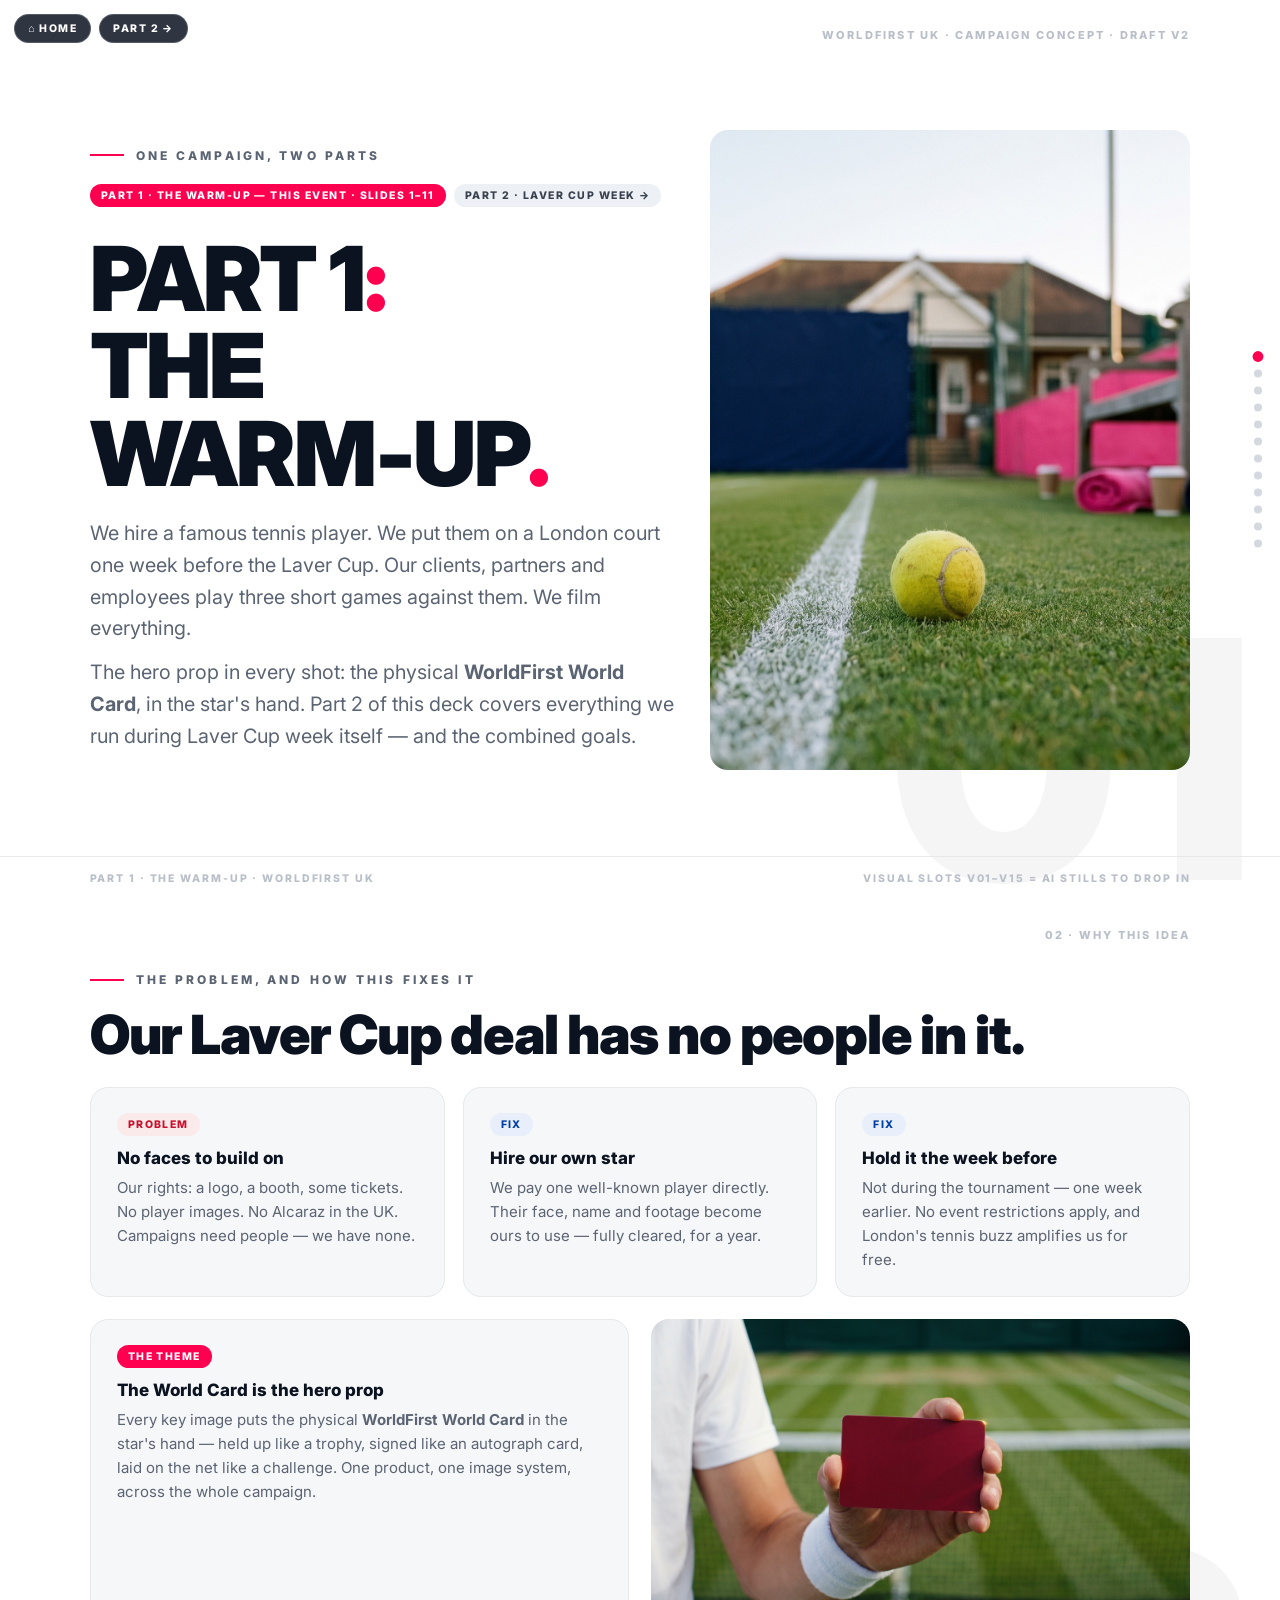
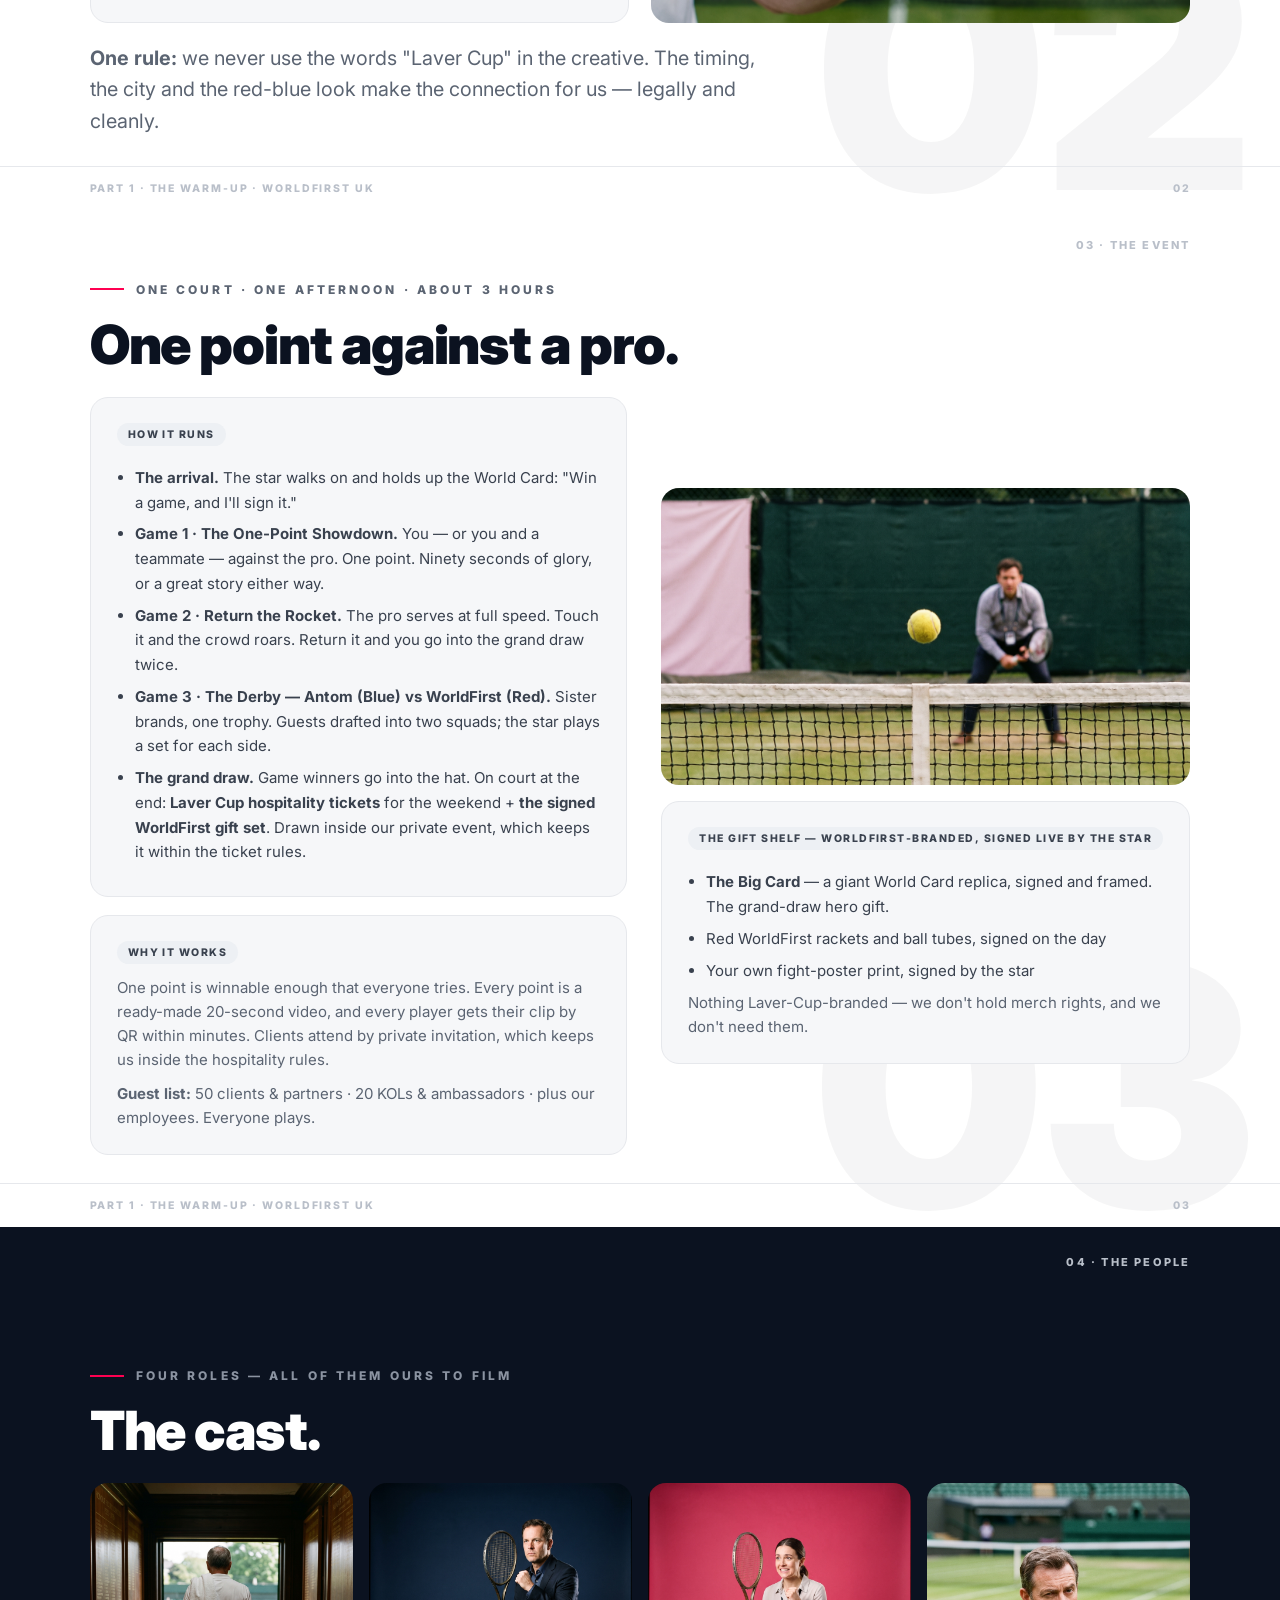
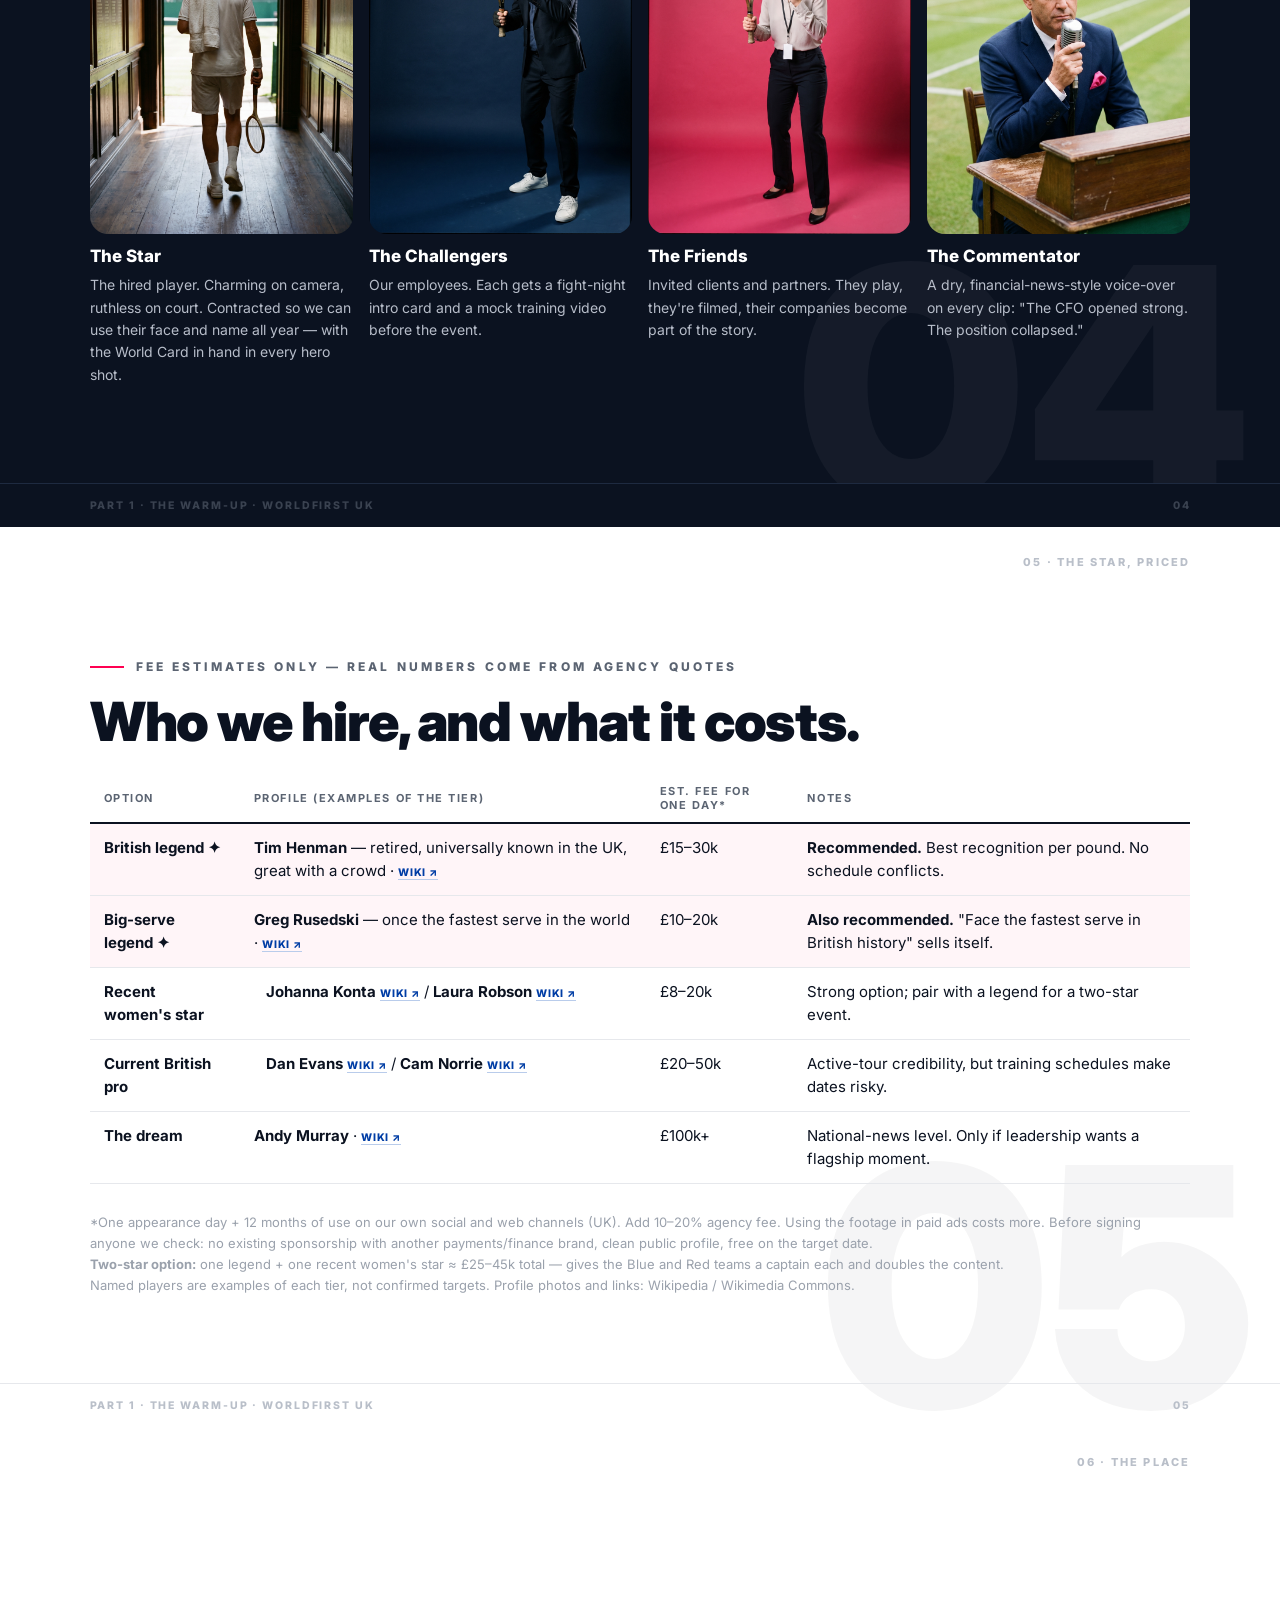
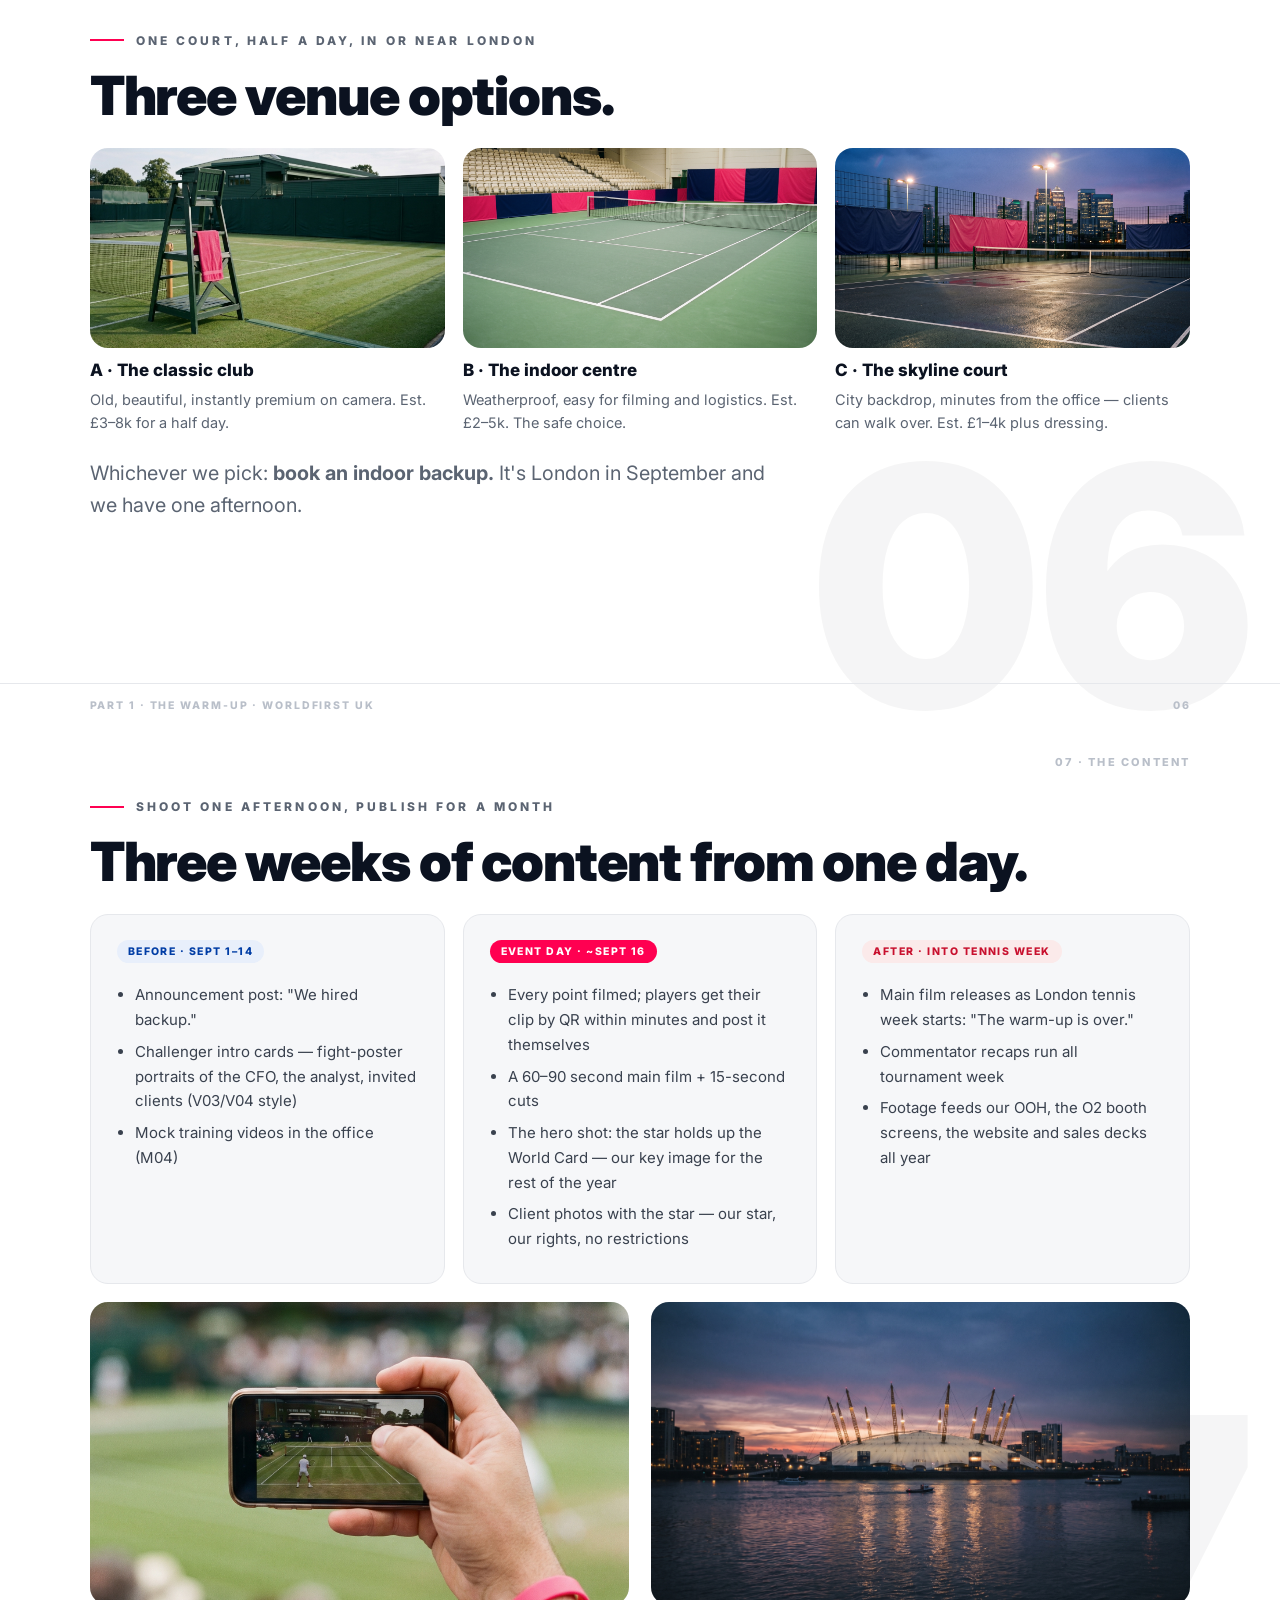
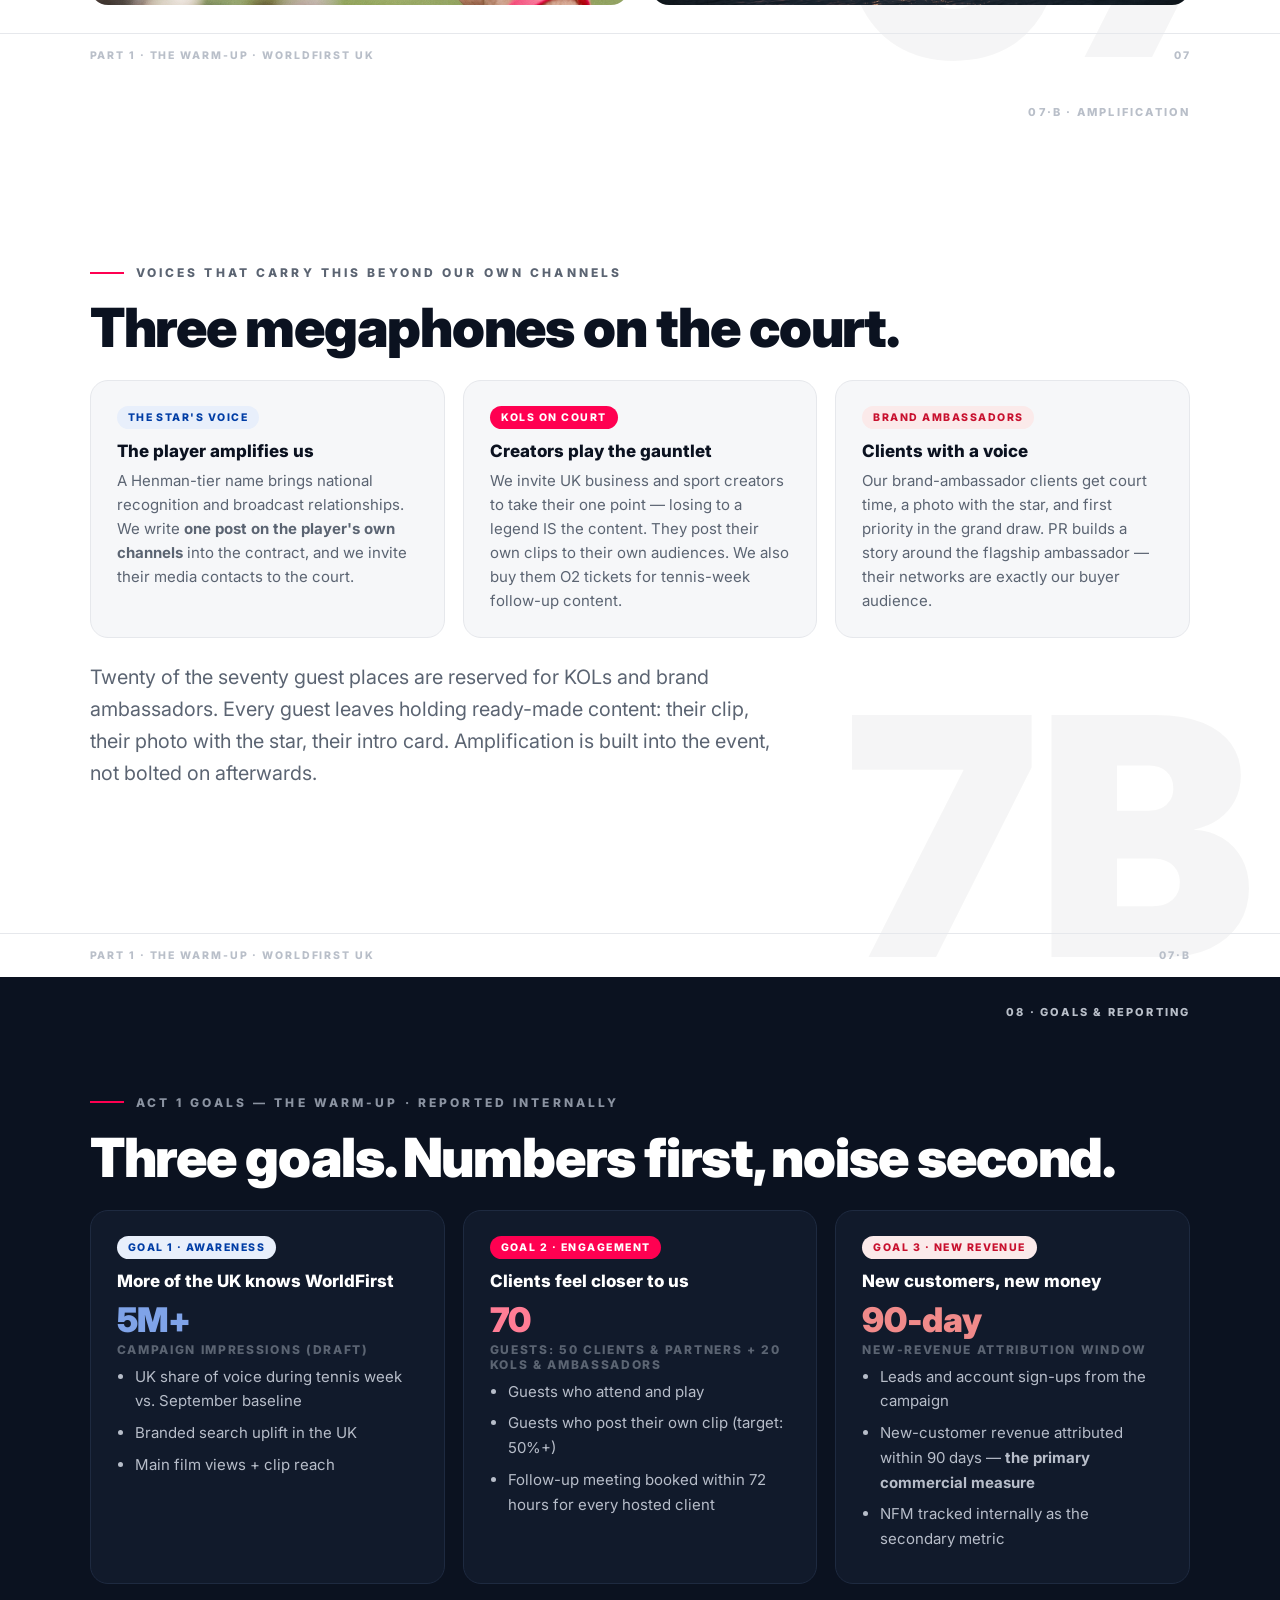
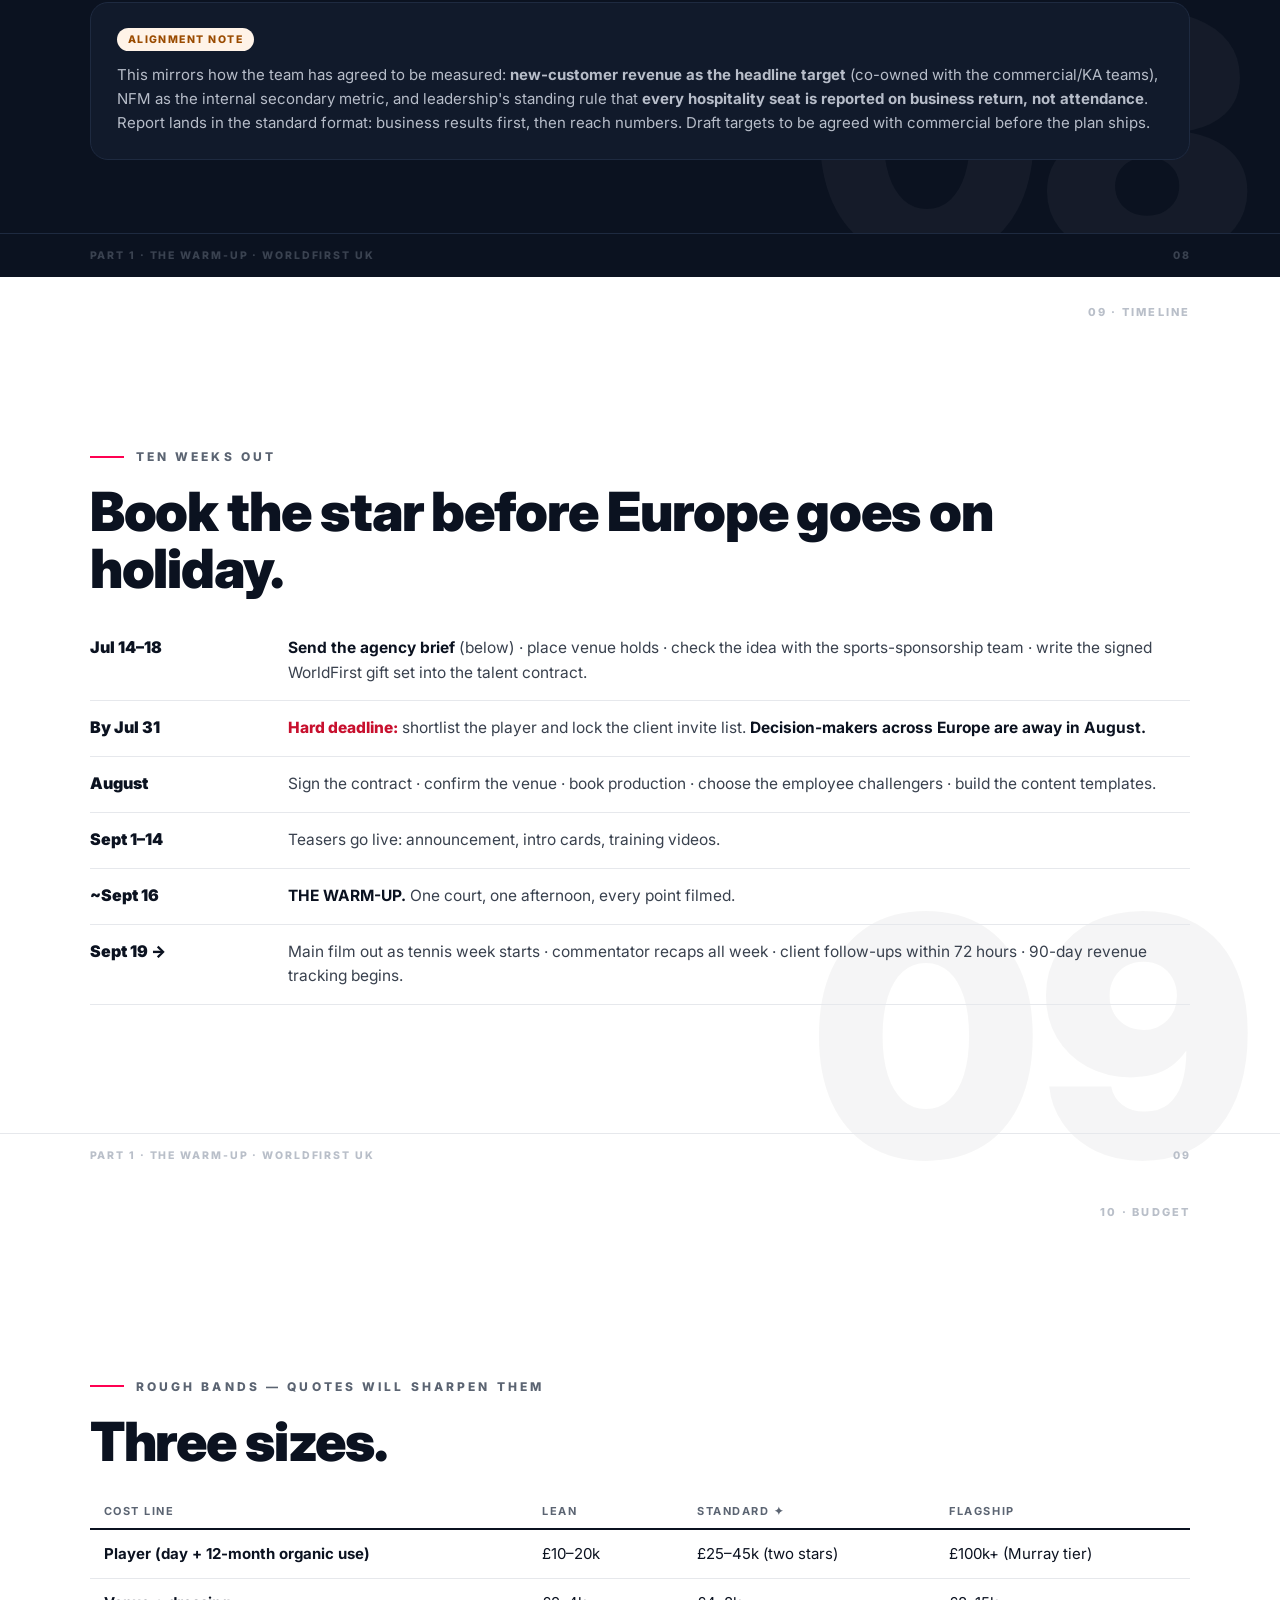
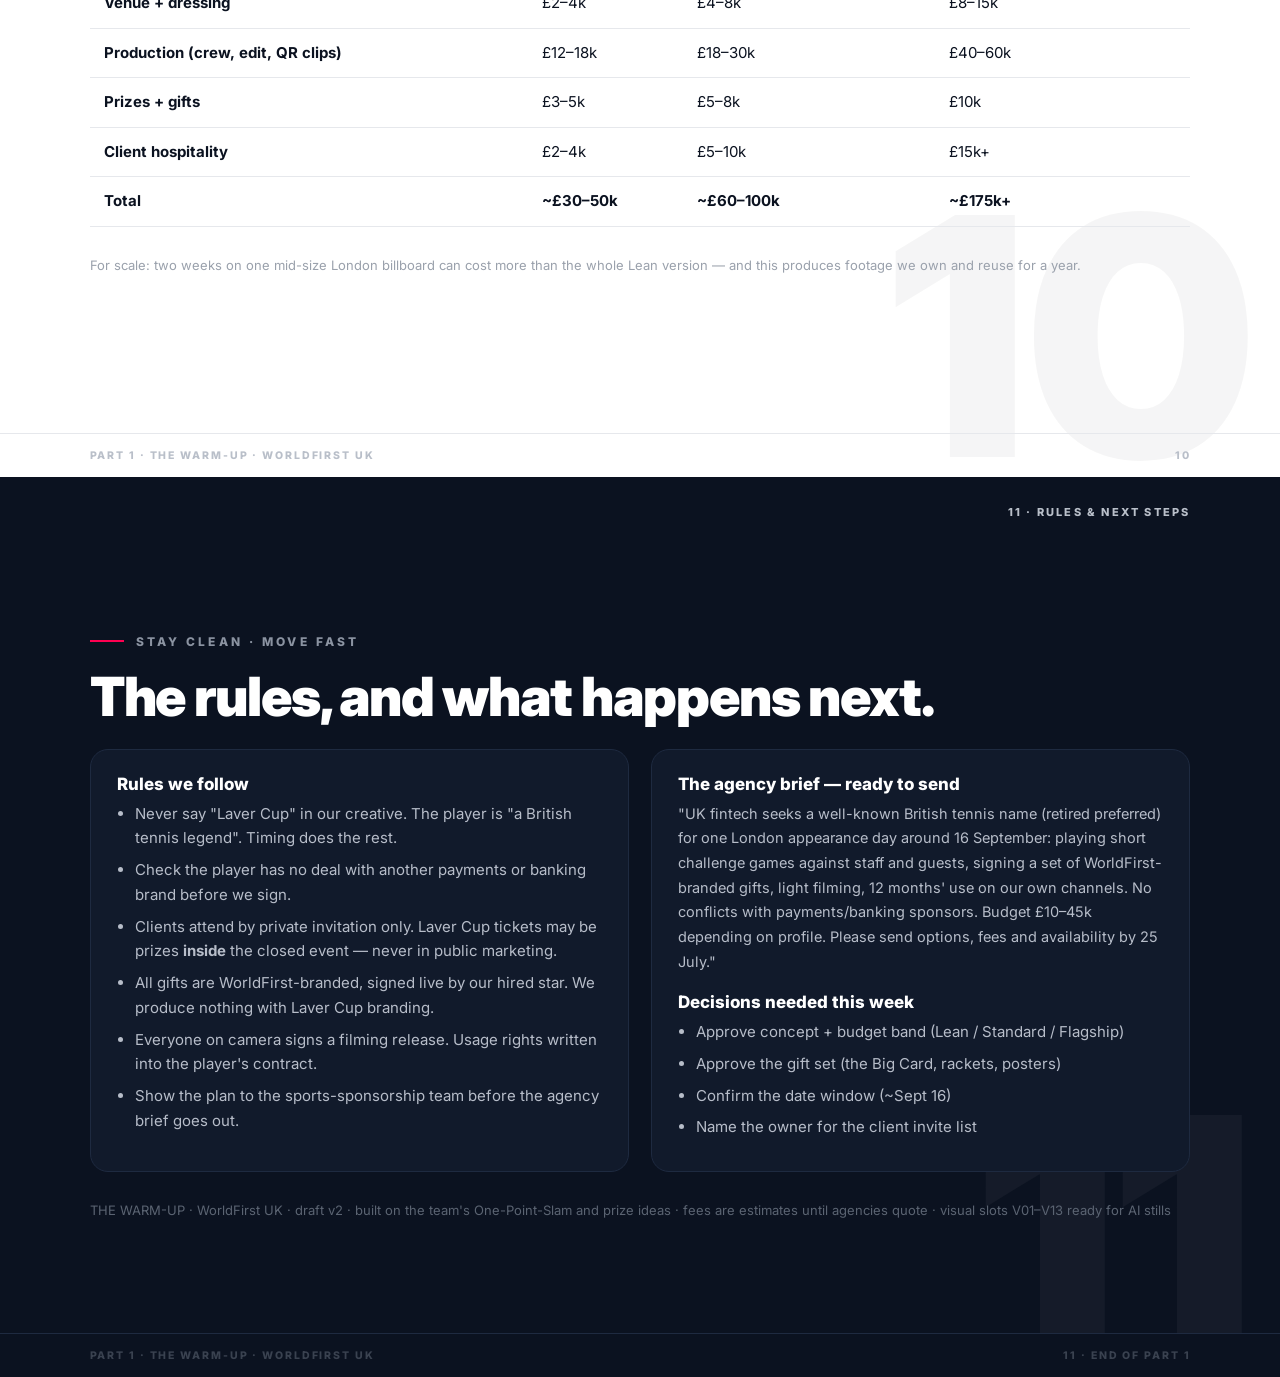
==== commit 4af2fd0d: "Add real images: AI stills v01-v15 into Part 1 slots, official 2025/2026 event photos into Part 2; e" ====
--- a/part1.html
+++ b/part1.html
@@ -26,7 +26,7 @@
         <p class="lead" style="margin-top:20px">We hire a famous tennis player. We put them on a London court one week before the Laver Cup. Our clients, partners and employees play three short games against them. We film everything.</p>
         <p class="lead" style="margin-top:12px">The hero prop in every shot: the physical <b>WorldFirst World Card</b>, in the star's hand. Part 2 of this deck covers everything we run during Laver Cup week itself — and the combined goals.</p>
       </div>
-      <figure class="ph r34" data-id="V01"><span class="tag">V01 · DROP-IN</span><span class="cap">Cover hero — empty court at night, blue half / red half, one ball on the line</span></figure>
+      <figure class="pic r34"><img src="img/v01.jpg" alt="" loading="lazy"></figure>
     </div>
   </div>
   <div class="strip"><span>Part 1 · The Warm-Up · WorldFirst UK</span><span>Visual slots V01–V15 = AI stills to drop in</span></div>
@@ -62,7 +62,7 @@
         <h3>The World Card is the hero prop</h3>
         <p>Every key image puts the physical <b>WorldFirst World Card</b> in the star's hand — held up like a trophy, signed like an autograph card, laid on the net like a challenge. One product, one image system, across the whole campaign.</p>
       </div>
-      <figure class="ph r169" data-id="V14"><span class="tag">V14 · DROP-IN</span><span class="cap">The star holds the World Card up to camera, courtside light</span></figure>
+      <figure class="pic r169"><img src="img/v14.jpg" alt="" loading="lazy"></figure>
     </div>
     <p class="lead" style="margin-top:20px"><b>One rule:</b> we never use the words "Laver Cup" in the creative. The timing, the city and the red-blue look make the connection for us — legally and cleanly.</p>
   </div>
@@ -95,7 +95,7 @@
         </div>
       </div>
       <div>
-        <figure class="ph r169" data-id="V06" style="margin-bottom:16px"><span class="tag">V06 · DROP-IN</span><span class="cap">Ball frozen above the net, office worker braced to return</span></figure>
+        <figure class="pic r169" style="margin-bottom:16px"><img src="img/v06.jpg" alt="" loading="lazy"></figure>
         <div class="card">
           <span class="chip grey">The gift shelf — WorldFirst-branded, signed live by the star</span>
           <ul>
@@ -120,22 +120,22 @@
     <h2 style="color:#fff">The cast.</h2>
     <div class="grid4">
       <div>
-        <figure class="ph r34" data-id="V02" style="margin-bottom:12px"><span class="tag">V02</span><span class="cap">The pro, from behind, walking out of the tunnel</span></figure>
+        <figure class="pic r34" style="margin-bottom:12px"><img src="img/v02.jpg" alt="" loading="lazy"></figure>
         <h3>The Star</h3>
         <p style="color:#B7BDC9;font-size:14px;line-height:1.6">The hired player. Charming on camera, ruthless on court. Contracted so we can use their face and name all year — with the World Card in hand in every hero shot.</p>
       </div>
       <div>
-        <figure class="ph r34" data-id="V03" style="margin-bottom:12px"><span class="tag">V03</span><span class="cap">The CFO — boxing-poster portrait, blue background</span></figure>
+        <figure class="pic r34" style="margin-bottom:12px"><img src="img/v03.jpg" alt="" loading="lazy"></figure>
         <h3>The Challengers</h3>
         <p style="color:#B7BDC9;font-size:14px;line-height:1.6">Our employees. Each gets a fight-night intro card and a mock training video before the event.</p>
       </div>
       <div>
-        <figure class="ph r34" data-id="V04" style="margin-bottom:12px"><span class="tag">V04</span><span class="cap">The analyst — same poster series, red background</span></figure>
+        <figure class="pic r34" style="margin-bottom:12px"><img src="img/v04.jpg" alt="" loading="lazy"></figure>
         <h3>The Friends</h3>
         <p style="color:#B7BDC9;font-size:14px;line-height:1.6">Invited clients and partners. They play, they're filmed, their companies become part of the story.</p>
       </div>
       <div>
-        <figure class="ph r34" data-id="V07" style="margin-bottom:12px"><span class="tag">V07</span><span class="cap">The commentator at a courtside desk, vintage mic</span></figure>
+        <figure class="pic r34" style="margin-bottom:12px"><img src="img/v07.jpg" alt="" loading="lazy"></figure>
         <h3>The Commentator</h3>
         <p style="color:#B7BDC9;font-size:14px;line-height:1.6">A dry, financial-news-style voice-over on every clip: "The CFO opened strong. The position collapsed."</p>
       </div>
@@ -173,17 +173,17 @@
     <h2>Three venue options.</h2>
     <div class="grid3">
       <div>
-        <figure class="ph r169" data-id="V09" style="margin-bottom:12px"><span class="tag">V09</span><span class="cap">Classic English grass club, ivy clubhouse</span></figure>
+        <figure class="pic r169" style="margin-bottom:12px"><img src="img/v09.jpg" alt="" loading="lazy"></figure>
         <h3>A · The classic club</h3>
         <p style="color:var(--grey);font-size:14.5px;line-height:1.6">Old, beautiful, instantly premium on camera. Est. £3–8k for a half day.</p>
       </div>
       <div>
-        <figure class="ph r169" data-id="V10" style="margin-bottom:12px"><span class="tag">V10</span><span class="cap">Modern indoor centre, blue courts, blank red/blue banners</span></figure>
+        <figure class="pic r169" style="margin-bottom:12px"><img src="img/v10.jpg" alt="" loading="lazy"></figure>
         <h3>B · The indoor centre</h3>
         <p style="color:var(--grey);font-size:14.5px;line-height:1.6">Weatherproof, easy for filming and logistics. Est. £2–5k. The safe choice.</p>
       </div>
       <div>
-        <figure class="ph r169" data-id="V11" style="margin-bottom:12px"><span class="tag">V11</span><span class="cap">Docklands court, Canary Wharf skyline at dusk</span></figure>
+        <figure class="pic r169" style="margin-bottom:12px"><img src="img/v11.jpg" alt="" loading="lazy"></figure>
         <h3>C · The skyline court</h3>
         <p style="color:var(--grey);font-size:14.5px;line-height:1.6">City backdrop, minutes from the office — clients can walk over. Est. £1–4k plus dressing.</p>
       </div>
@@ -228,8 +228,8 @@
       </div>
     </div>
     <div class="grid2" style="margin-top:18px">
-      <figure class="ph r169" data-id="V08"><span class="tag">V08 · DROP-IN</span><span class="cap">Hand holding phone with rally clip — the QR share moment</span></figure>
-      <figure class="ph r169" data-id="V12"><span class="tag">V12 · DROP-IN</span><span class="cap">The O2 across the Thames at dusk — "tennis week arrives"</span></figure>
+      <figure class="pic r169"><img src="img/v08.jpg" alt="" loading="lazy"></figure>
+      <figure class="pic r169"><img src="img/v12.jpg" alt="" loading="lazy"></figure>
     </div>
   </div>
   <div class="strip"><span>Part 1 · The Warm-Up · WorldFirst UK</span><span>07</span></div>
--- a/styles.css
+++ b/styles.css
@@ -72,6 +72,10 @@
 .dark .tbl td:first-child{color:#fff}
 .goal .big{font-size:34px;font-weight:900;letter-spacing:-.01em;margin:6px 0 2px}
 .goal .unit{font-size:12px;font-weight:800;letter-spacing:.14em;text-transform:uppercase;color:var(--grey)}
+/* real images */
+figure.pic{border-radius:18px;overflow:hidden;position:relative;background:#0E1626}
+.pic img{width:100%;height:100%;object-fit:cover;display:block}
+.pic .cap2{position:absolute;bottom:10px;left:10px;background:rgba(11,18,32,.82);color:#fff;font-size:10px;font-weight:800;letter-spacing:.12em;padding:4px 10px;border-radius:100px;text-transform:uppercase;z-index:2}
 /* site nav on part pages */
 .sitenav{position:fixed;top:14px;left:14px;z-index:80;display:flex;gap:8px}
 .sitenav a{font-size:10.5px;font-weight:800;letter-spacing:.14em;text-transform:uppercase;padding:7px 13px;border-radius:100px;text-decoration:none;background:rgba(11,18,32,.85);color:#fff;border:1px solid rgba(255,255,255,.18)}
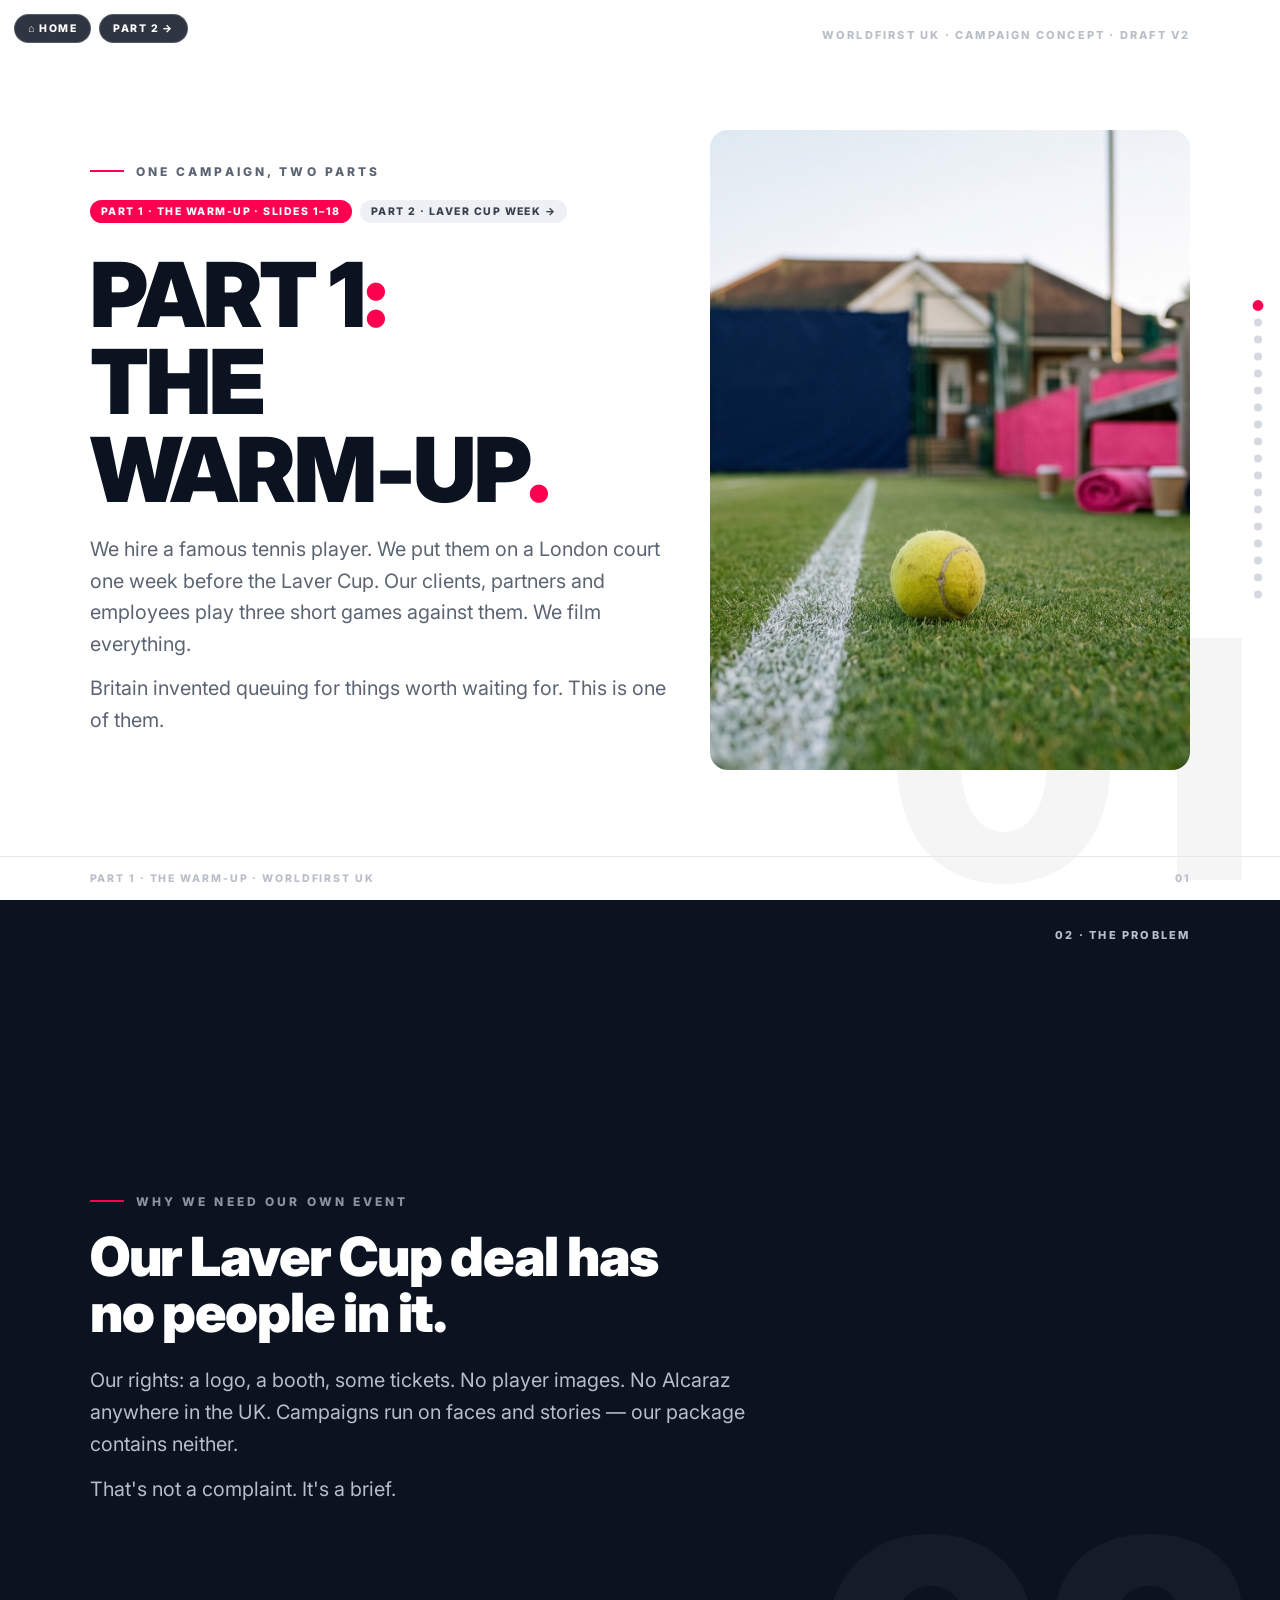
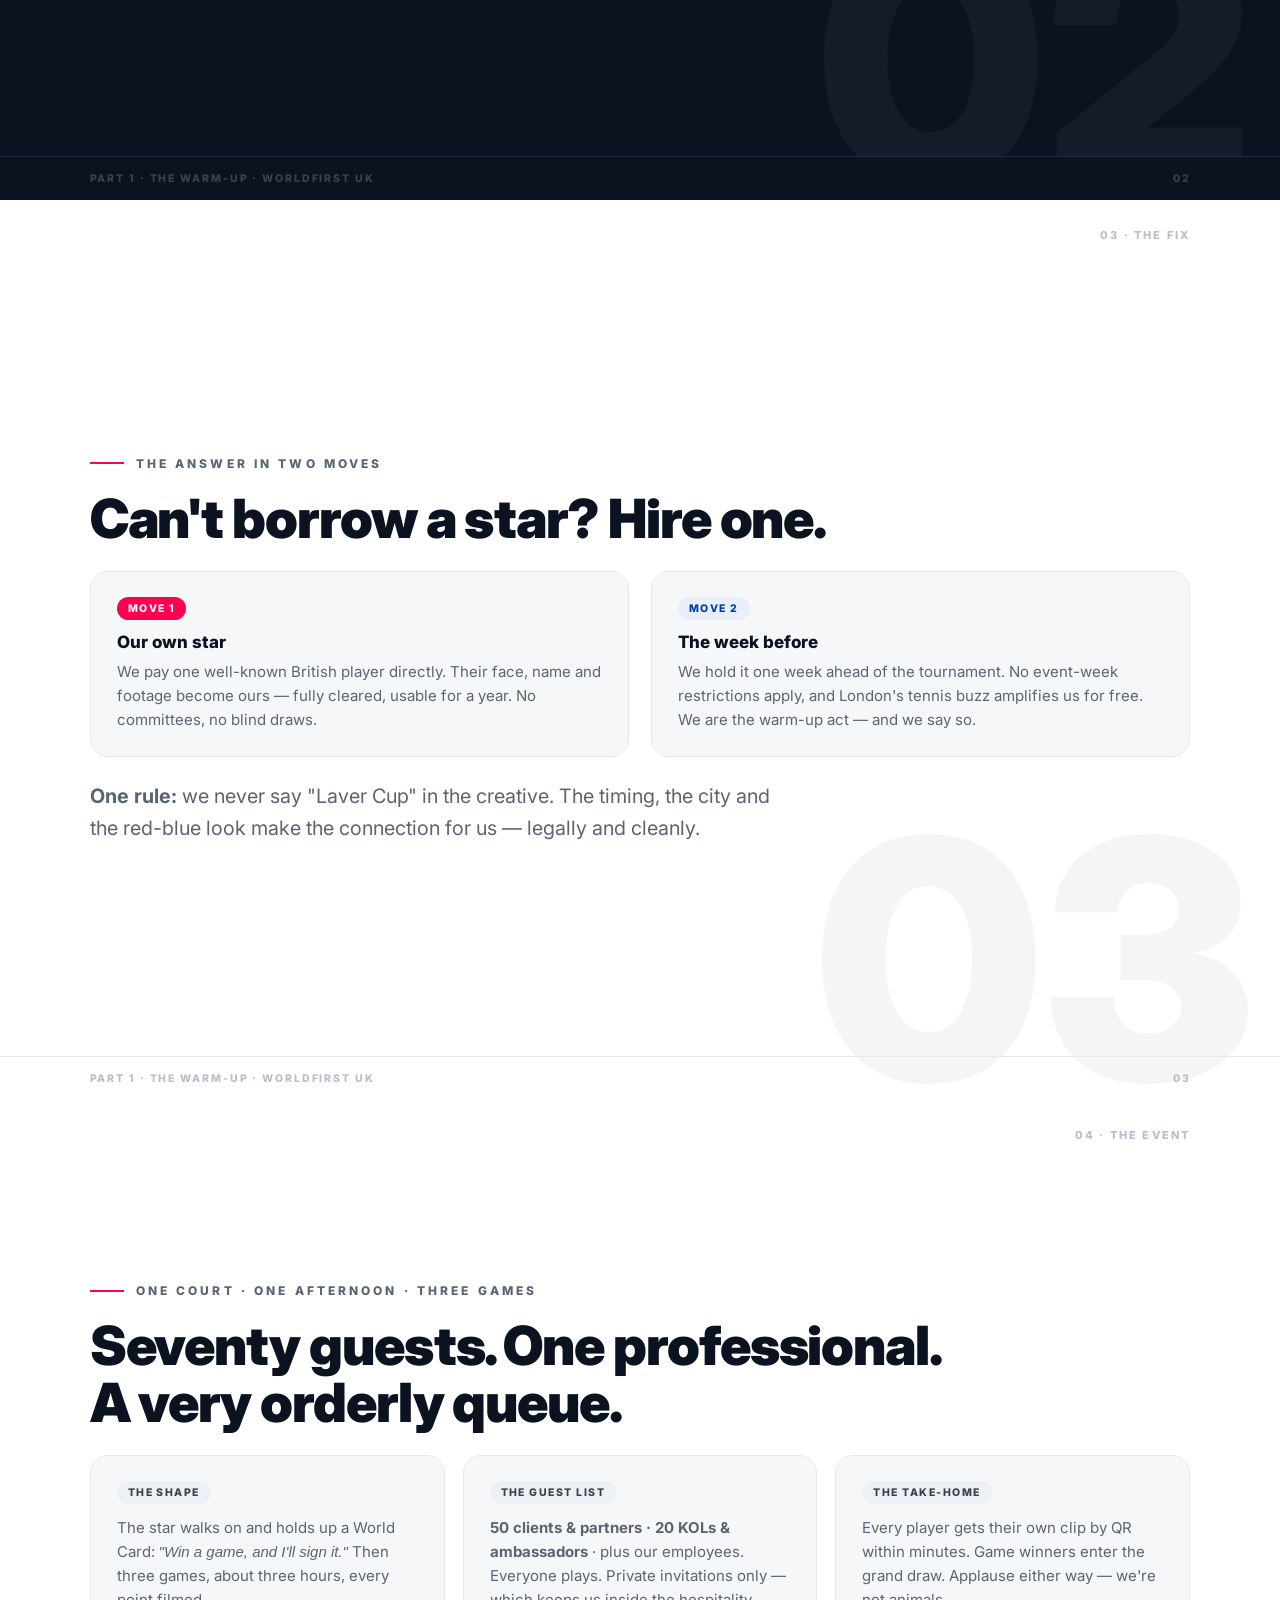
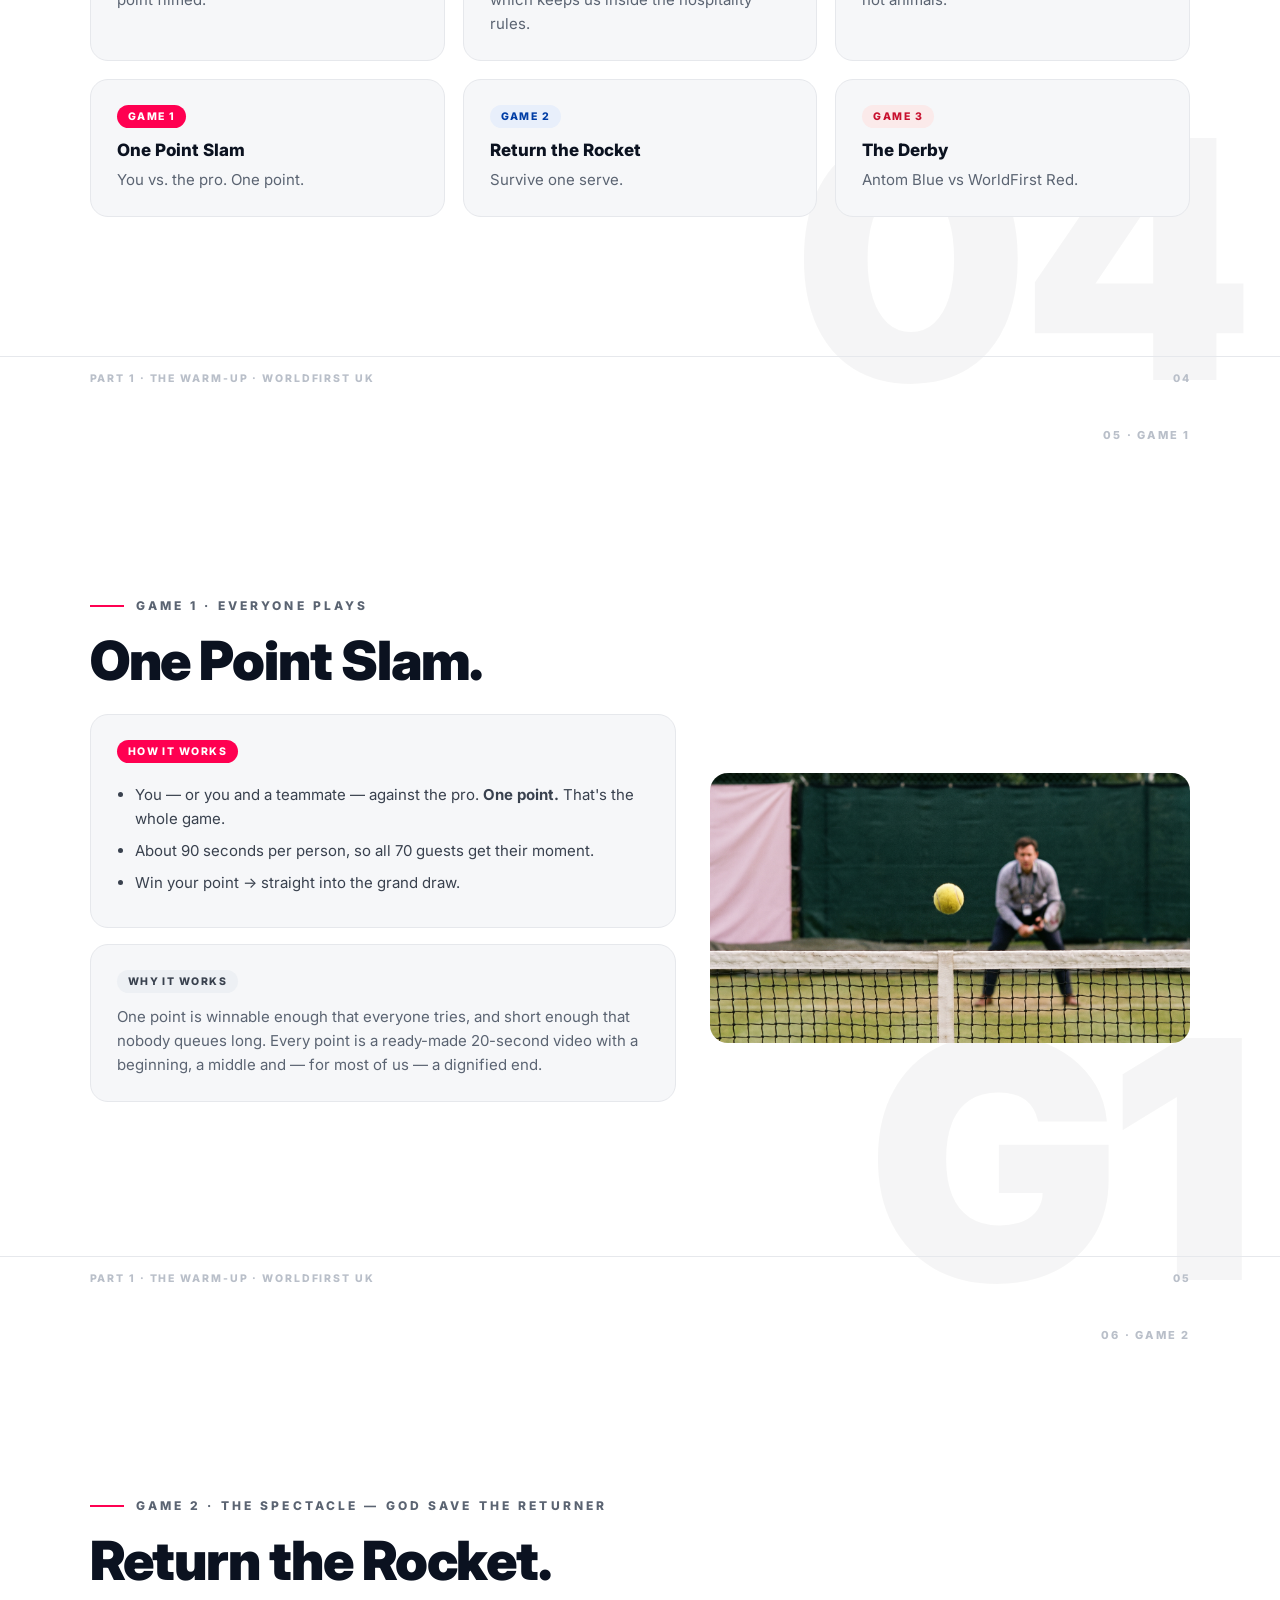
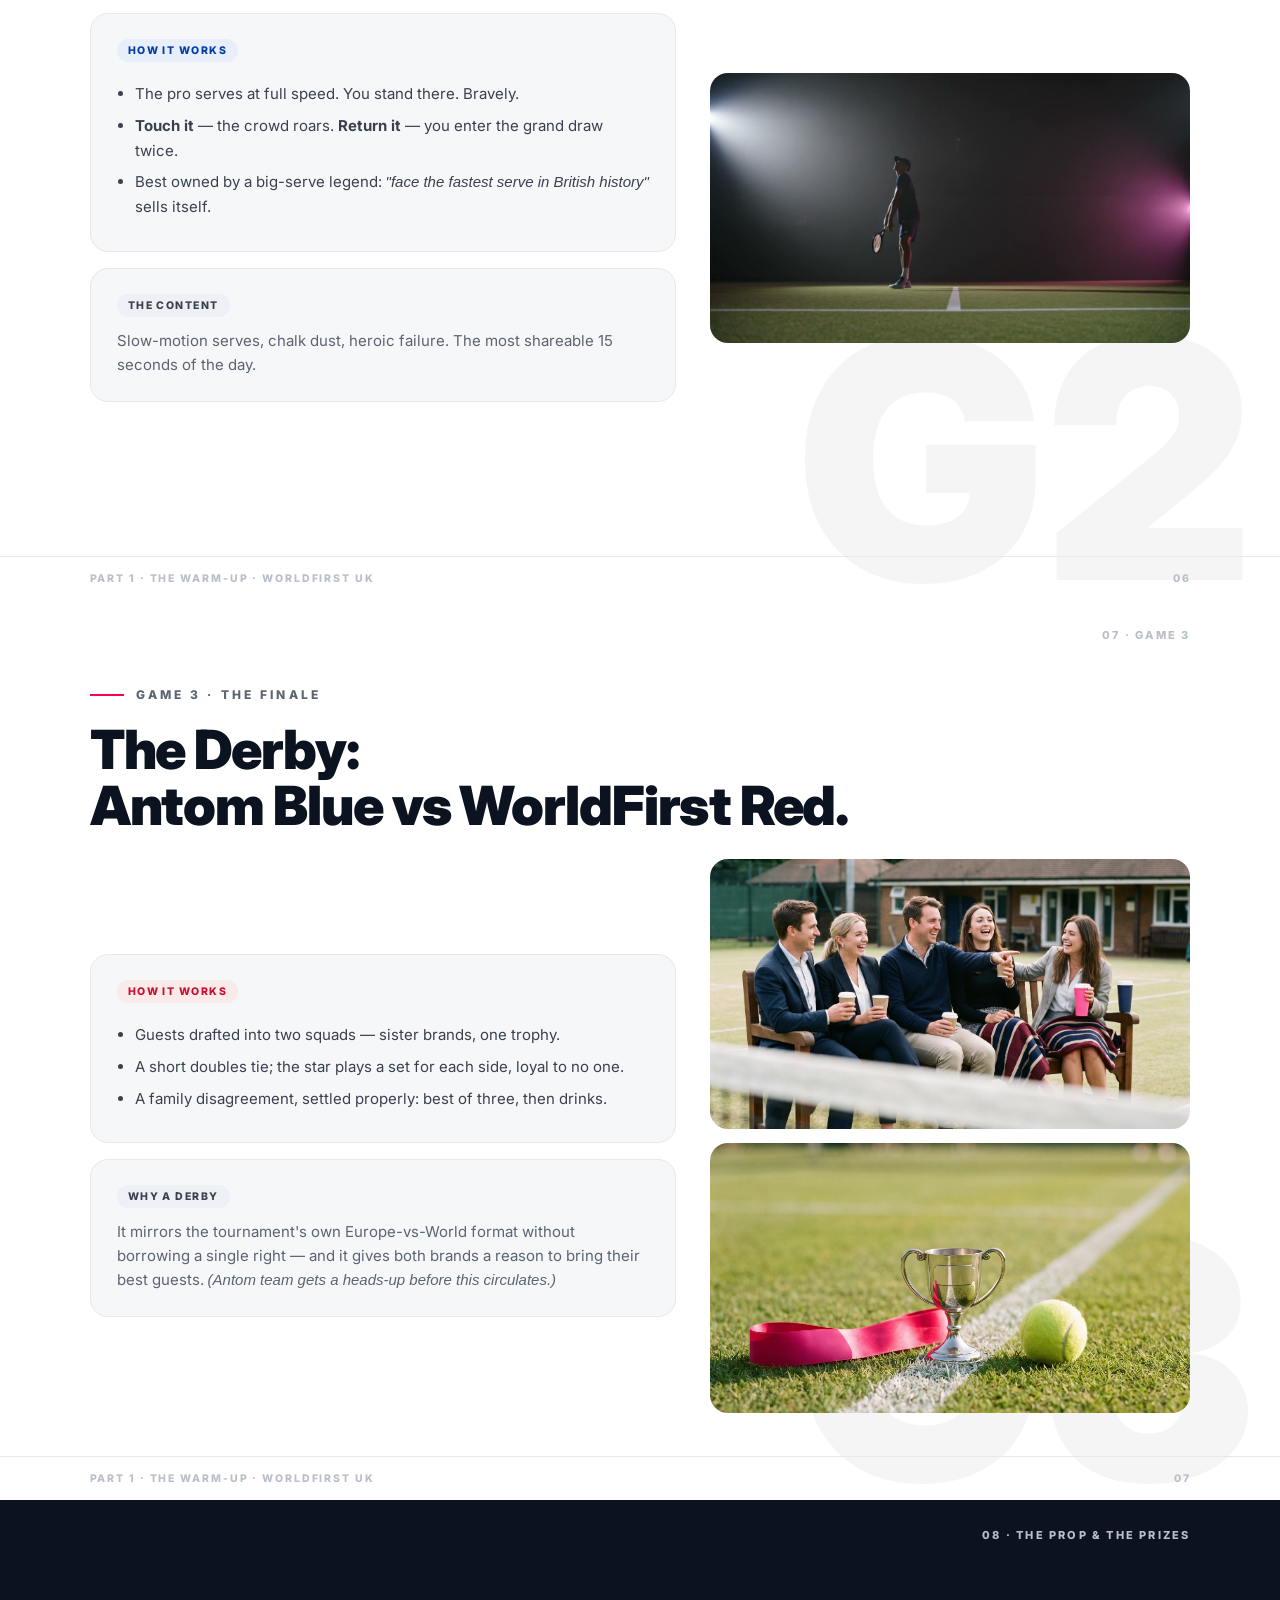
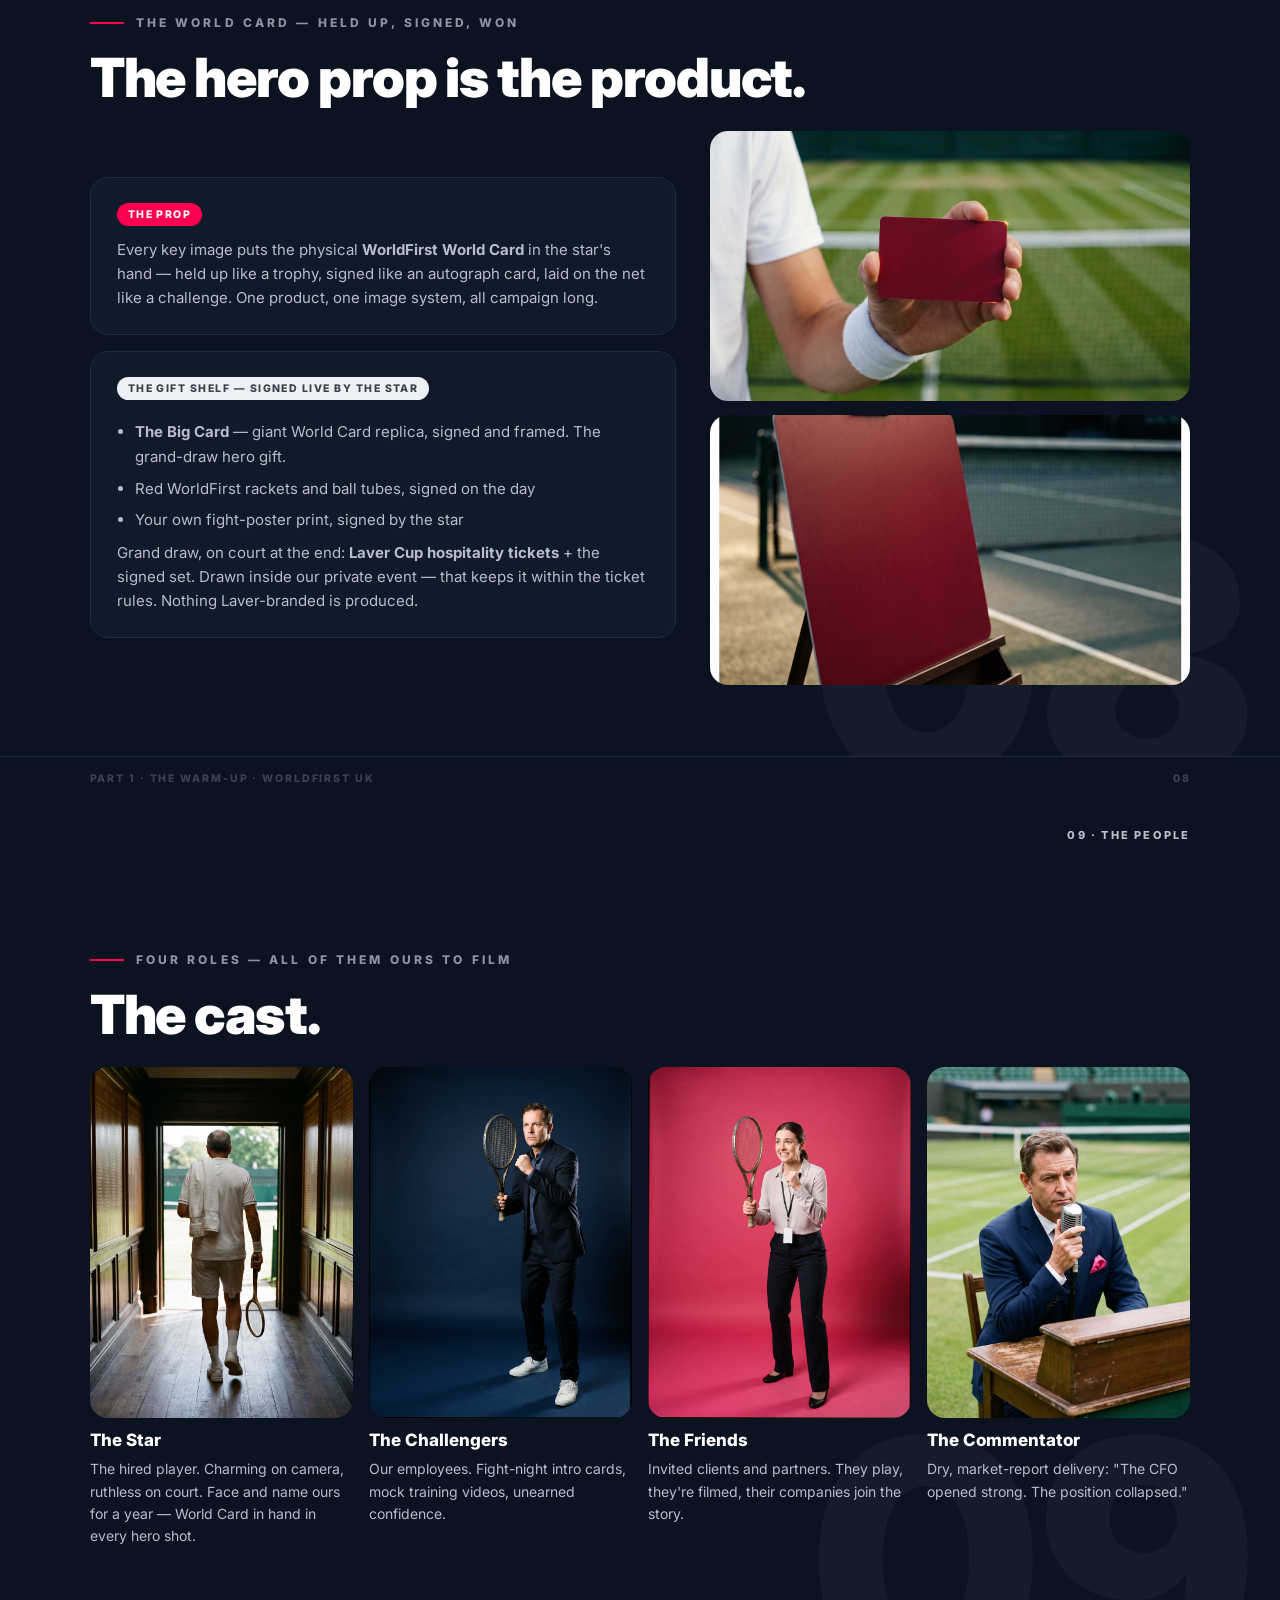
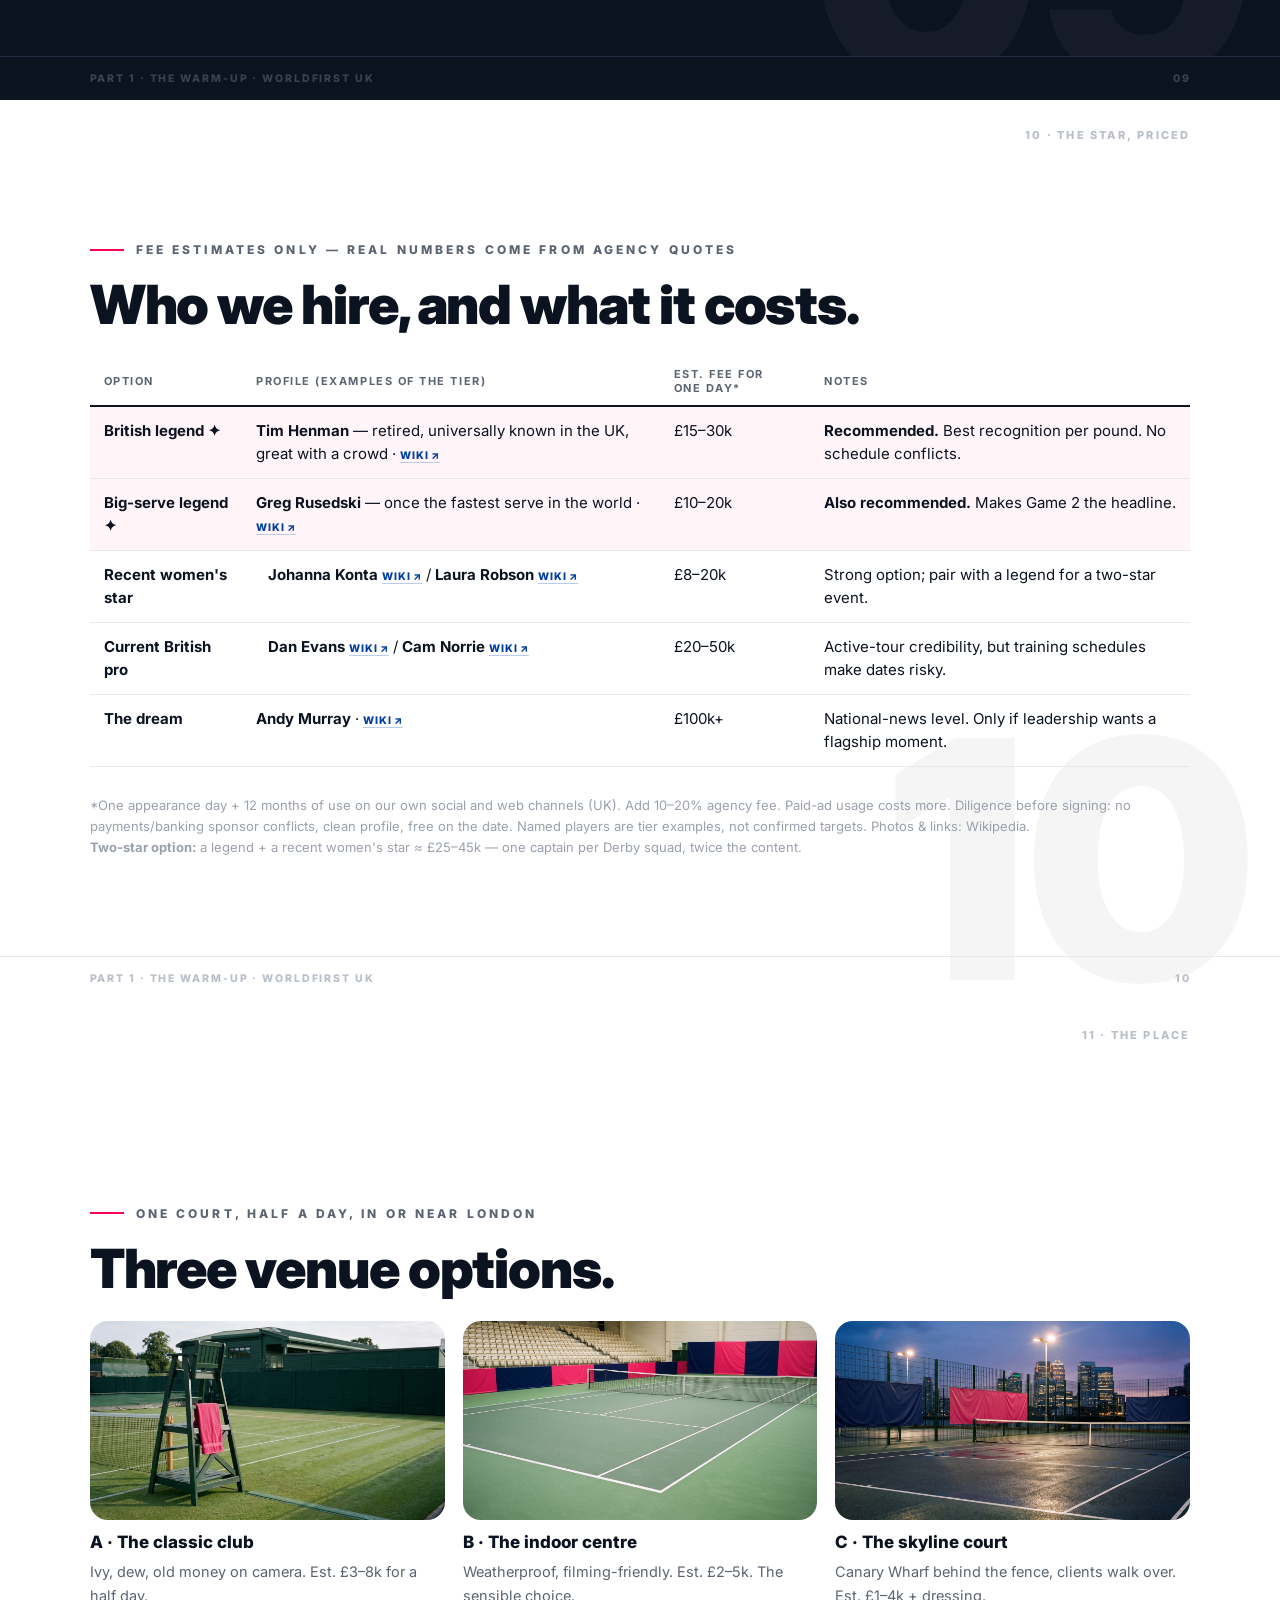
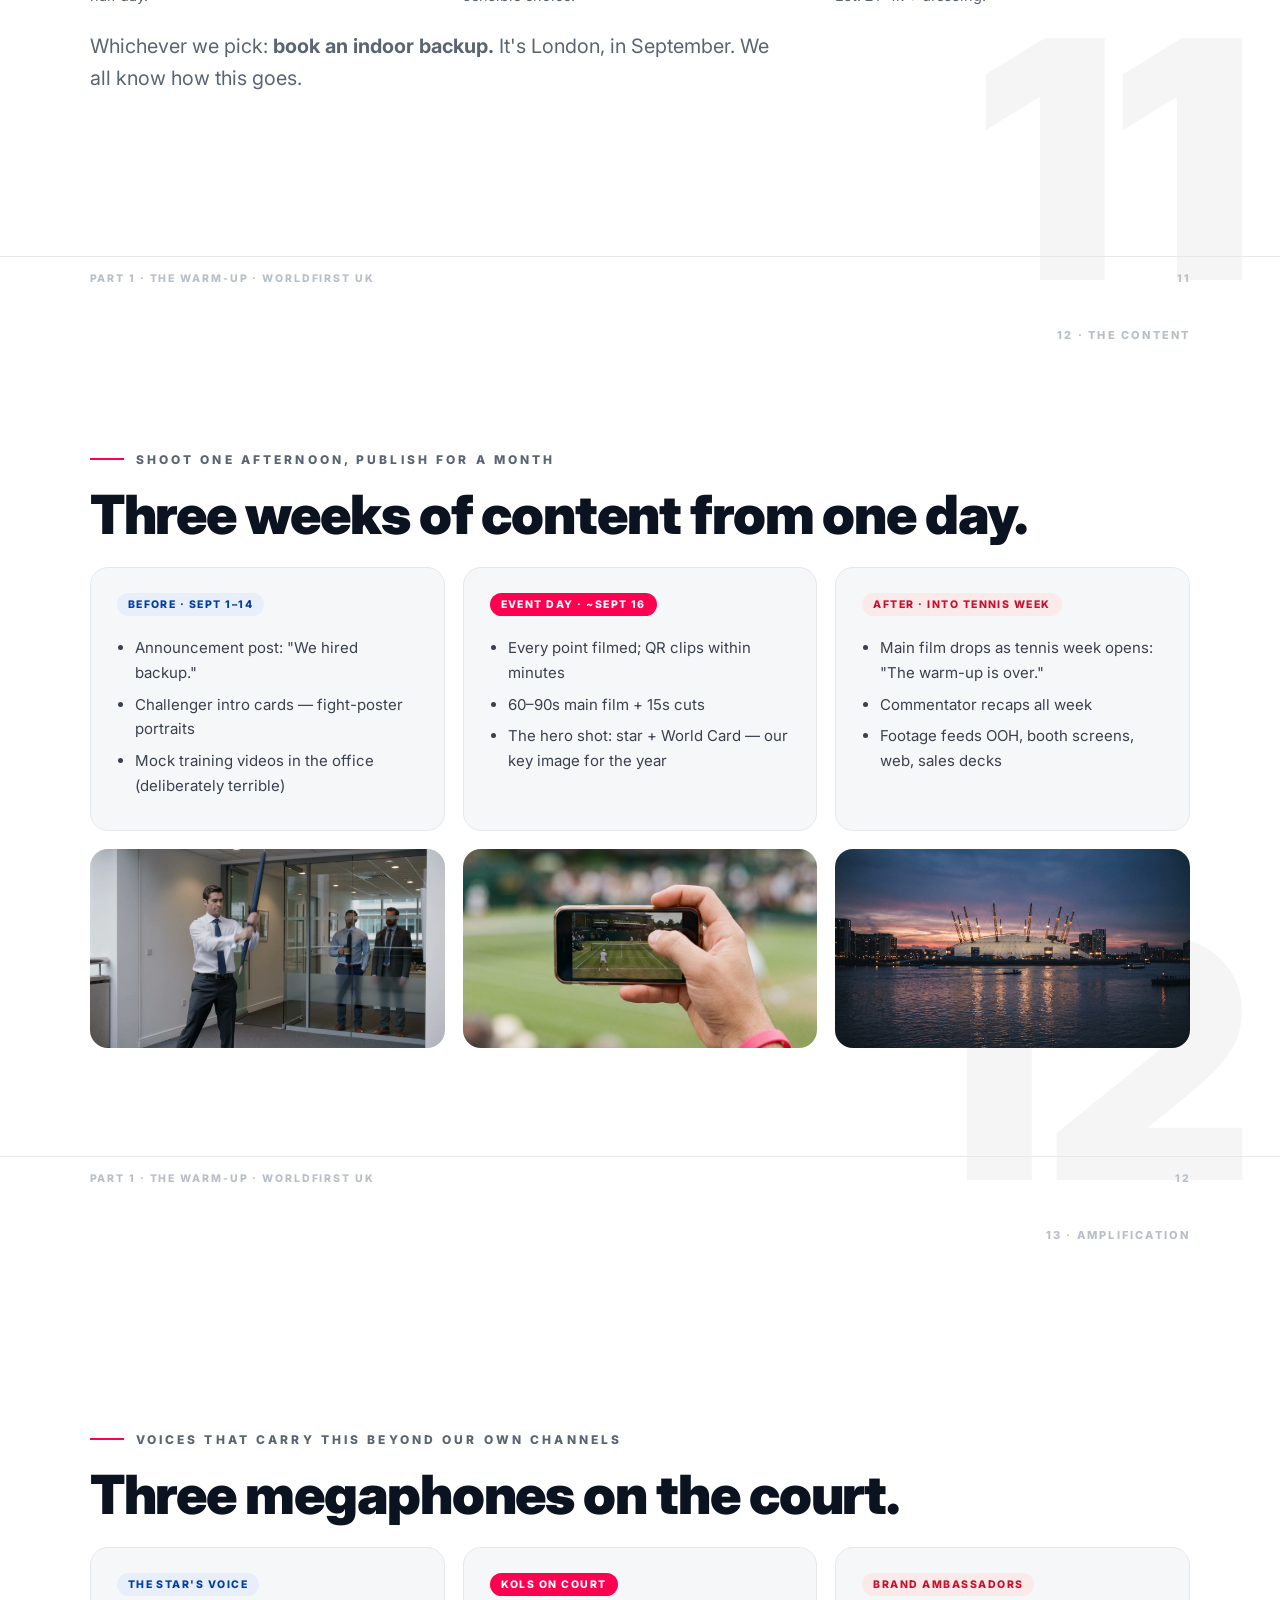
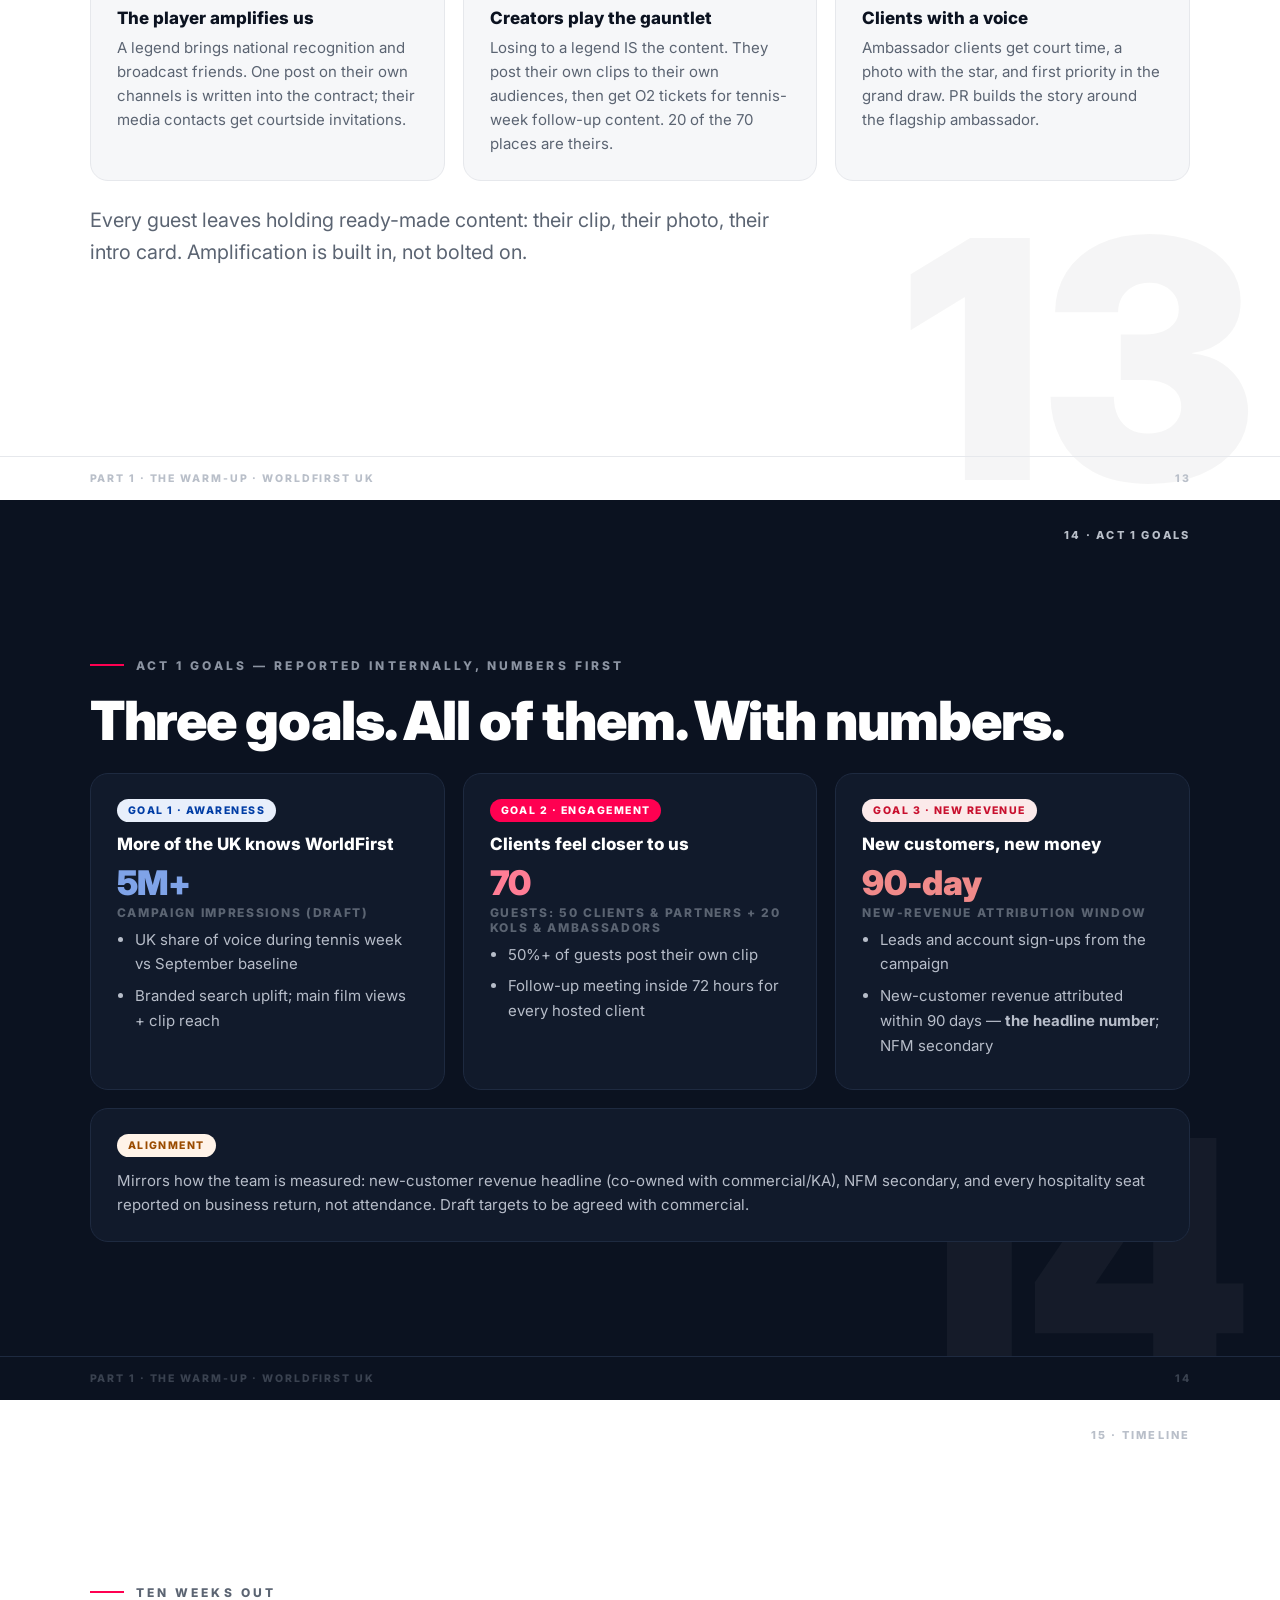
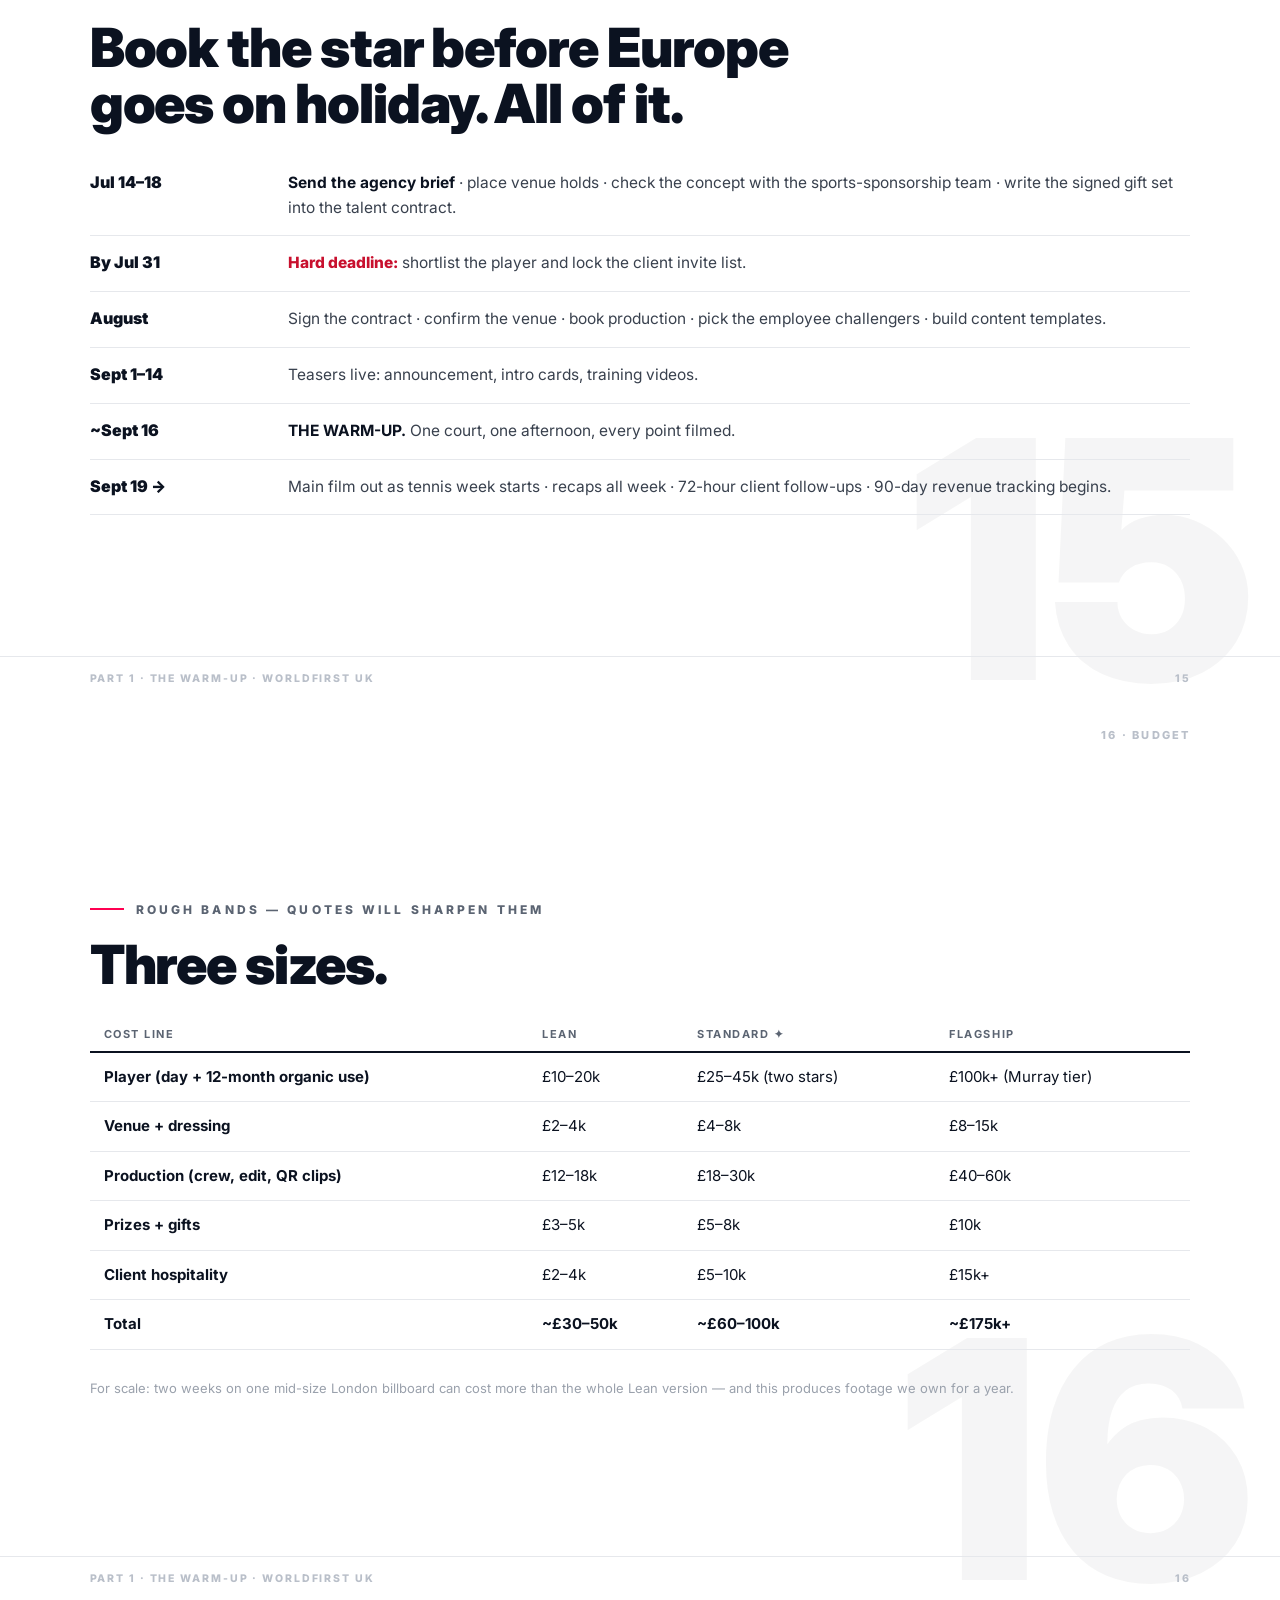
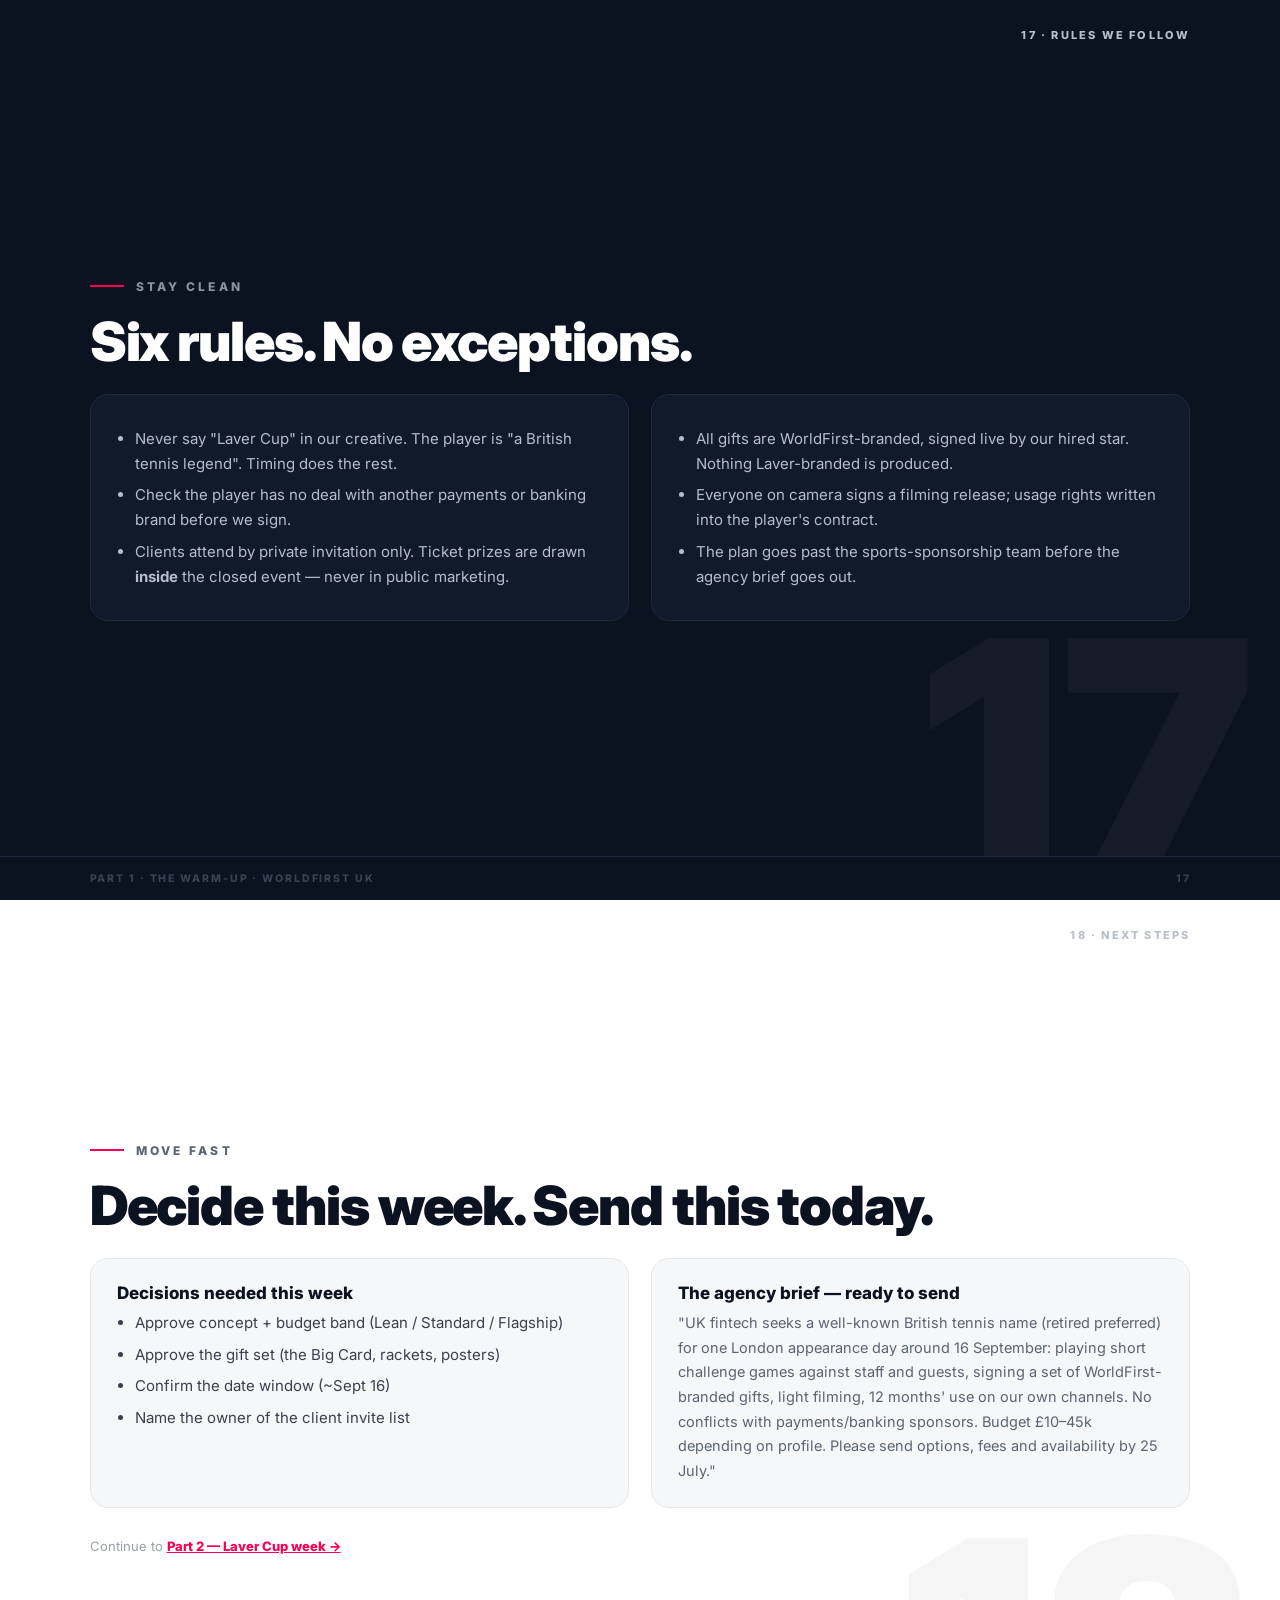
==== commit 97a4e1bc: "v5 per CD critique: Part 1 split to 18 slides (game-per-slide, prop moved, wit added); Part 2 rebuil" ====
--- a/part1.html
+++ b/part1.html
@@ -13,6 +13,7 @@
 <div class="bar" id="bar"></div>
 <nav class="dots" id="dots"></nav>
 <nav class="sitenav"><a href="index.html">⌂ Home</a><a href="part2.html">Part 2 →</a></nav>
+
 <!-- 01 COVER -->
 <section class="slide" id="s1">
   <div class="num">WORLDFIRST UK · CAMPAIGN CONCEPT · DRAFT V2</div>
@@ -21,182 +22,289 @@
     <div class="hero2">
       <div>
         <div class="kicker">One campaign, two parts</div>
-        <div style="margin-bottom:16px"><span class="chip pink">PART 1 · THE WARM-UP — THIS EVENT · SLIDES 1–11</span><a href="part2.html" style="text-decoration:none"><span class="chip grey" style="margin-left:8px">PART 2 · LAVER CUP WEEK →</span></a></div>
+        <div style="margin-bottom:16px"><span class="chip pink">PART 1 · THE WARM-UP · SLIDES 1–18</span><a href="part2.html" style="text-decoration:none"><span class="chip grey" style="margin-left:8px">PART 2 · LAVER CUP WEEK →</span></a></div>
         <h1>PART 1<span style="color:var(--wf)">:</span><br>THE<br>WARM-UP<span style="color:var(--wf)">.</span></h1>
         <p class="lead" style="margin-top:20px">We hire a famous tennis player. We put them on a London court one week before the Laver Cup. Our clients, partners and employees play three short games against them. We film everything.</p>
-        <p class="lead" style="margin-top:12px">The hero prop in every shot: the physical <b>WorldFirst World Card</b>, in the star's hand. Part 2 of this deck covers everything we run during Laver Cup week itself — and the combined goals.</p>
+        <p class="lead" style="margin-top:12px">Britain invented queuing for things worth waiting for. This is one of them.</p>
       </div>
       <figure class="pic r34"><img src="img/v01.jpg" alt="" loading="lazy"></figure>
     </div>
   </div>
-  <div class="strip"><span>Part 1 · The Warm-Up · WorldFirst UK</span><span>Visual slots V01–V15 = AI stills to drop in</span></div>
-</section>
-
-<!-- 02 WHY -->
-<section class="slide" id="s2">
-  <div class="num">02 · WHY THIS IDEA</div>
+  <div class="strip"><span>Part 1 · The Warm-Up · WorldFirst UK</span><span>01</span></div>
+</section>
+
+<!-- 02 THE PROBLEM -->
+<section class="slide dark" id="s2">
+  <div class="num">02 · THE PROBLEM</div>
   <div class="ghost">02</div>
   <div class="wrap">
-    <div class="kicker">The problem, and how this fixes it</div>
-    <h2>Our Laver Cup deal has no people in it.</h2>
+    <div class="kicker">Why we need our own event</div>
+    <h2 style="color:#fff">Our Laver Cup deal has<br>no people in it.</h2>
+    <p class="lead">Our rights: a logo, a booth, some tickets. No player images. No Alcaraz anywhere in the UK. Campaigns run on faces and stories — our package contains neither.</p>
+    <p class="lead" style="margin-top:14px">That's not a complaint. It's a brief.</p>
+  </div>
+  <div class="strip"><span>Part 1 · The Warm-Up · WorldFirst UK</span><span>02</span></div>
+</section>
+
+<!-- 03 THE FIX -->
+<section class="slide" id="s3">
+  <div class="num">03 · THE FIX</div>
+  <div class="ghost">03</div>
+  <div class="wrap">
+    <div class="kicker">The answer in two moves</div>
+    <h2>Can't borrow a star? Hire one.</h2>
+    <div class="grid2">
+      <div class="card">
+        <span class="chip pink">Move 1</span>
+        <h3>Our own star</h3>
+        <p>We pay one well-known British player directly. Their face, name and footage become ours — fully cleared, usable for a year. No committees, no blind draws.</p>
+      </div>
+      <div class="card">
+        <span class="chip blue">Move 2</span>
+        <h3>The week before</h3>
+        <p>We hold it one week ahead of the tournament. No event-week restrictions apply, and London's tennis buzz amplifies us for free. We are the warm-up act — and we say so.</p>
+      </div>
+    </div>
+    <p class="lead" style="margin-top:24px"><b>One rule:</b> we never say "Laver Cup" in the creative. The timing, the city and the red-blue look make the connection for us — legally and cleanly.</p>
+  </div>
+  <div class="strip"><span>Part 1 · The Warm-Up · WorldFirst UK</span><span>03</span></div>
+</section>
+
+<!-- 04 THE EVENT -->
+<section class="slide" id="s4">
+  <div class="num">04 · THE EVENT</div>
+  <div class="ghost">04</div>
+  <div class="wrap">
+    <div class="kicker">One court · one afternoon · three games</div>
+    <h2>Seventy guests. One professional.<br>A very orderly queue.</h2>
     <div class="grid3">
       <div class="card">
-        <span class="chip red">Problem</span>
-        <h3>No faces to build on</h3>
-        <p>Our rights: a logo, a booth, some tickets. No player images. No Alcaraz in the UK. Campaigns need people — we have none.</p>
-      </div>
-      <div class="card">
-        <span class="chip blue">Fix</span>
-        <h3>Hire our own star</h3>
-        <p>We pay one well-known player directly. Their face, name and footage become ours to use — fully cleared, for a year.</p>
-      </div>
-      <div class="card">
-        <span class="chip blue">Fix</span>
-        <h3>Hold it the week before</h3>
-        <p>Not during the tournament — one week earlier. No event restrictions apply, and London's tennis buzz amplifies us for free.</p>
-      </div>
-    </div>
-    <div class="grid2" style="margin-top:22px">
-      <div class="card">
-        <span class="chip pink">The theme</span>
-        <h3>The World Card is the hero prop</h3>
-        <p>Every key image puts the physical <b>WorldFirst World Card</b> in the star's hand — held up like a trophy, signed like an autograph card, laid on the net like a challenge. One product, one image system, across the whole campaign.</p>
-      </div>
-      <figure class="pic r169"><img src="img/v14.jpg" alt="" loading="lazy"></figure>
-    </div>
-    <p class="lead" style="margin-top:20px"><b>One rule:</b> we never use the words "Laver Cup" in the creative. The timing, the city and the red-blue look make the connection for us — legally and cleanly.</p>
-  </div>
-  <div class="strip"><span>Part 1 · The Warm-Up · WorldFirst UK</span><span>02</span></div>
-</section>
-
-<!-- 03 FORMAT -->
-<section class="slide" id="s3">
-  <div class="num">03 · THE EVENT</div>
-  <div class="ghost">03</div>
-  <div class="wrap">
-    <div class="kicker">One court · one afternoon · about 3 hours</div>
-    <h2>One point against a pro.</h2>
+        <span class="chip grey">The shape</span>
+        <p>The star walks on and holds up a World Card: <i>"Win a game, and I'll sign it."</i> Then three games, about three hours, every point filmed.</p>
+      </div>
+      <div class="card">
+        <span class="chip grey">The guest list</span>
+        <p><b>50 clients &amp; partners · 20 KOLs &amp; ambassadors</b> · plus our employees. Everyone plays. Private invitations only — which keeps us inside the hospitality rules.</p>
+      </div>
+      <div class="card">
+        <span class="chip grey">The take-home</span>
+        <p>Every player gets their own clip by QR within minutes. Game winners enter the grand draw. Applause either way — we're not animals.</p>
+      </div>
+    </div>
+    <div class="grid3" style="margin-top:18px">
+      <div class="card"><span class="chip pink">Game 1</span><h3>One Point Slam</h3><p>You vs. the pro. One point.</p></div>
+      <div class="card"><span class="chip blue">Game 2</span><h3>Return the Rocket</h3><p>Survive one serve.</p></div>
+      <div class="card"><span class="chip red">Game 3</span><h3>The Derby</h3><p>Antom Blue vs WorldFirst Red.</p></div>
+    </div>
+  </div>
+  <div class="strip"><span>Part 1 · The Warm-Up · WorldFirst UK</span><span>04</span></div>
+</section>
+
+<!-- 05 GAME 1 -->
+<section class="slide" id="s5">
+  <div class="num">05 · GAME 1</div>
+  <div class="ghost">G1</div>
+  <div class="wrap">
+    <div class="kicker">Game 1 · everyone plays</div>
+    <h2>One Point Slam.</h2>
     <div class="hero2">
       <div>
-        <div class="card" style="margin-bottom:18px">
-          <span class="chip grey">How it runs</span>
+        <div class="card" style="margin-bottom:16px">
+          <span class="chip pink">How it works</span>
           <ul>
-            <li><b>The arrival.</b> The star walks on and holds up the World Card: "Win a game, and I'll sign it."</li>
-            <li><b>Game 1 · The One-Point Showdown.</b> You — or you and a teammate — against the pro. One point. Ninety seconds of glory, or a great story either way.</li>
-            <li><b>Game 2 · Return the Rocket.</b> The pro serves at full speed. Touch it and the crowd roars. Return it and you go into the grand draw twice.</li>
-            <li><b>Game 3 · The Derby — Antom (Blue) vs WorldFirst (Red).</b> Sister brands, one trophy. Guests drafted into two squads; the star plays a set for each side.</li>
-            <li><b>The grand draw.</b> Game winners go into the hat. On court at the end: <b>Laver Cup hospitality tickets</b> for the weekend + <b>the signed WorldFirst gift set</b>. Drawn inside our private event, which keeps it within the ticket rules.</li>
+            <li>You — or you and a teammate — against the pro. <b>One point.</b> That's the whole game.</li>
+            <li>About 90 seconds per person, so all 70 guests get their moment.</li>
+            <li>Win your point → straight into the grand draw.</li>
           </ul>
         </div>
         <div class="card">
           <span class="chip grey">Why it works</span>
-          <p>One point is winnable enough that everyone tries. Every point is a ready-made 20-second video, and every player gets their clip by QR within minutes. Clients attend by private invitation, which keeps us inside the hospitality rules.</p>
-          <p style="margin-top:10px"><b>Guest list:</b> 50 clients &amp; partners · 20 KOLs &amp; ambassadors · plus our employees. Everyone plays.</p>
-        </div>
-      </div>
-      <div>
-        <figure class="pic r169" style="margin-bottom:16px"><img src="img/v06.jpg" alt="" loading="lazy"></figure>
+          <p>One point is winnable enough that everyone tries, and short enough that nobody queues long. Every point is a ready-made 20-second video with a beginning, a middle and — for most of us — a dignified end.</p>
+        </div>
+      </div>
+      <figure class="pic r169"><img src="img/v06.jpg" alt="One point against the pro" loading="lazy"></figure>
+    </div>
+  </div>
+  <div class="strip"><span>Part 1 · The Warm-Up · WorldFirst UK</span><span>05</span></div>
+</section>
+
+<!-- 06 GAME 2 -->
+<section class="slide" id="s6">
+  <div class="num">06 · GAME 2</div>
+  <div class="ghost">G2</div>
+  <div class="wrap">
+    <div class="kicker">Game 2 · the spectacle — God save the returner</div>
+    <h2>Return the Rocket.</h2>
+    <div class="hero2">
+      <div>
+        <div class="card" style="margin-bottom:16px">
+          <span class="chip blue">How it works</span>
+          <ul>
+            <li>The pro serves at full speed. You stand there. Bravely.</li>
+            <li><b>Touch it</b> — the crowd roars. <b>Return it</b> — you enter the grand draw twice.</li>
+            <li>Best owned by a big-serve legend: <i>"face the fastest serve in British history"</i> sells itself.</li>
+          </ul>
+        </div>
         <div class="card">
-          <span class="chip grey">The gift shelf — WorldFirst-branded, signed live by the star</span>
+          <span class="chip grey">The content</span>
+          <p>Slow-motion serves, chalk dust, heroic failure. The most shareable 15 seconds of the day.</p>
+        </div>
+      </div>
+      <figure class="pic r169"><img src="img/m03_poster.jpg" alt="The serve" loading="lazy"></figure>
+    </div>
+  </div>
+  <div class="strip"><span>Part 1 · The Warm-Up · WorldFirst UK</span><span>06</span></div>
+</section>
+
+<!-- 07 GAME 3 -->
+<section class="slide" id="s7">
+  <div class="num">07 · GAME 3</div>
+  <div class="ghost">G3</div>
+  <div class="wrap">
+    <div class="kicker">Game 3 · the finale</div>
+    <h2>The Derby:<br>Antom Blue vs WorldFirst Red.</h2>
+    <div class="hero2">
+      <div>
+        <div class="card" style="margin-bottom:16px">
+          <span class="chip red">How it works</span>
           <ul>
-            <li><b>The Big Card</b> — a giant World Card replica, signed and framed. The grand-draw hero gift.</li>
+            <li>Guests drafted into two squads — sister brands, one trophy.</li>
+            <li>A short doubles tie; the star plays a set for each side, loyal to no one.</li>
+            <li>A family disagreement, settled properly: best of three, then drinks.</li>
+          </ul>
+        </div>
+        <div class="card">
+          <span class="chip grey">Why a derby</span>
+          <p>It mirrors the tournament's own Europe-vs-World format without borrowing a single right — and it gives both brands a reason to bring their best guests. <i>(Antom team gets a heads-up before this circulates.)</i></p>
+        </div>
+      </div>
+      <div>
+        <figure class="pic r169" style="margin-bottom:14px"><img src="img/v05.jpg" alt="Guests courtside" loading="lazy"></figure>
+        <figure class="pic r169"><img src="img/v13.jpg" alt="The trophy" loading="lazy"></figure>
+      </div>
+    </div>
+  </div>
+  <div class="strip"><span>Part 1 · The Warm-Up · WorldFirst UK</span><span>07</span></div>
+</section>
+
+<!-- 08 THE PROP & PRIZES -->
+<section class="slide dark" id="s8">
+  <div class="num">08 · THE PROP &amp; THE PRIZES</div>
+  <div class="ghost">08</div>
+  <div class="wrap">
+    <div class="kicker">The World Card — held up, signed, won</div>
+    <h2 style="color:#fff">The hero prop is the product.</h2>
+    <div class="hero2">
+      <div>
+        <div class="card" style="margin-bottom:16px">
+          <span class="chip pink">The prop</span>
+          <p>Every key image puts the physical <b>WorldFirst World Card</b> in the star's hand — held up like a trophy, signed like an autograph card, laid on the net like a challenge. One product, one image system, all campaign long.</p>
+        </div>
+        <div class="card">
+          <span class="chip grey">The gift shelf — signed live by the star</span>
+          <ul>
+            <li><b>The Big Card</b> — giant World Card replica, signed and framed. The grand-draw hero gift.</li>
             <li>Red WorldFirst rackets and ball tubes, signed on the day</li>
             <li>Your own fight-poster print, signed by the star</li>
           </ul>
-          <p style="margin-top:8px">Nothing Laver-Cup-branded — we don't hold merch rights, and we don't need them.</p>
-        </div>
-      </div>
-    </div>
-  </div>
-  <div class="strip"><span>Part 1 · The Warm-Up · WorldFirst UK</span><span>03</span></div>
-</section>
-
-<!-- 04 CAST -->
-<section class="slide dark" id="s4">
-  <div class="num">04 · THE PEOPLE</div>
-  <div class="ghost">04</div>
+          <p style="margin-top:8px">Grand draw, on court at the end: <b>Laver Cup hospitality tickets</b> + the signed set. Drawn inside our private event — that keeps it within the ticket rules. Nothing Laver-branded is produced.</p>
+        </div>
+      </div>
+      <div>
+        <figure class="pic r169" style="margin-bottom:14px"><img src="img/v14.jpg" alt="The World Card" loading="lazy"></figure>
+        <figure class="pic r169"><img src="img/v15.jpg" alt="The Big Card" loading="lazy"></figure>
+      </div>
+    </div>
+  </div>
+  <div class="strip"><span>Part 1 · The Warm-Up · WorldFirst UK</span><span>08</span></div>
+</section>
+
+<!-- 09 THE CAST -->
+<section class="slide dark" id="s9">
+  <div class="num">09 · THE PEOPLE</div>
+  <div class="ghost">09</div>
   <div class="wrap">
     <div class="kicker">Four roles — all of them ours to film</div>
     <h2 style="color:#fff">The cast.</h2>
     <div class="grid4">
       <div>
-        <figure class="pic r34" style="margin-bottom:12px"><img src="img/v02.jpg" alt="" loading="lazy"></figure>
+        <figure class="pic r34" style="margin-bottom:12px"><img src="img/v02.jpg" alt="The Star" loading="lazy"></figure>
         <h3>The Star</h3>
-        <p style="color:#B7BDC9;font-size:14px;line-height:1.6">The hired player. Charming on camera, ruthless on court. Contracted so we can use their face and name all year — with the World Card in hand in every hero shot.</p>
-      </div>
-      <div>
-        <figure class="pic r34" style="margin-bottom:12px"><img src="img/v03.jpg" alt="" loading="lazy"></figure>
+        <p style="color:#B7BDC9;font-size:14px;line-height:1.6">The hired player. Charming on camera, ruthless on court. Face and name ours for a year — World Card in hand in every hero shot.</p>
+      </div>
+      <div>
+        <figure class="pic r34" style="margin-bottom:12px"><img src="img/v03.jpg" alt="The Challengers" loading="lazy"></figure>
         <h3>The Challengers</h3>
-        <p style="color:#B7BDC9;font-size:14px;line-height:1.6">Our employees. Each gets a fight-night intro card and a mock training video before the event.</p>
-      </div>
-      <div>
-        <figure class="pic r34" style="margin-bottom:12px"><img src="img/v04.jpg" alt="" loading="lazy"></figure>
+        <p style="color:#B7BDC9;font-size:14px;line-height:1.6">Our employees. Fight-night intro cards, mock training videos, unearned confidence.</p>
+      </div>
+      <div>
+        <figure class="pic r34" style="margin-bottom:12px"><img src="img/v04.jpg" alt="The Friends" loading="lazy"></figure>
         <h3>The Friends</h3>
-        <p style="color:#B7BDC9;font-size:14px;line-height:1.6">Invited clients and partners. They play, they're filmed, their companies become part of the story.</p>
-      </div>
-      <div>
-        <figure class="pic r34" style="margin-bottom:12px"><img src="img/v07.jpg" alt="" loading="lazy"></figure>
+        <p style="color:#B7BDC9;font-size:14px;line-height:1.6">Invited clients and partners. They play, they're filmed, their companies join the story.</p>
+      </div>
+      <div>
+        <figure class="pic r34" style="margin-bottom:12px"><img src="img/v07.jpg" alt="The Commentator" loading="lazy"></figure>
         <h3>The Commentator</h3>
-        <p style="color:#B7BDC9;font-size:14px;line-height:1.6">A dry, financial-news-style voice-over on every clip: "The CFO opened strong. The position collapsed."</p>
-      </div>
-    </div>
-  </div>
-  <div class="strip"><span>Part 1 · The Warm-Up · WorldFirst UK</span><span>04</span></div>
-</section>
-
-<!-- 05 TALENT -->
-<section class="slide" id="s5">
-  <div class="num">05 · THE STAR, PRICED</div>
-  <div class="ghost">05</div>
+        <p style="color:#B7BDC9;font-size:14px;line-height:1.6">Dry, market-report delivery: "The CFO opened strong. The position collapsed."</p>
+      </div>
+    </div>
+  </div>
+  <div class="strip"><span>Part 1 · The Warm-Up · WorldFirst UK</span><span>09</span></div>
+</section>
+
+<!-- 10 TALENT -->
+<section class="slide" id="s10">
+  <div class="num">10 · THE STAR, PRICED</div>
+  <div class="ghost">10</div>
   <div class="wrap">
     <div class="kicker">Fee estimates only — real numbers come from agency quotes</div>
     <h2>Who we hire, and what it costs.</h2>
     <table class="tbl">
       <tr><th>Option</th><th>Profile (examples of the tier)</th><th>Est. fee for one day*</th><th>Notes</th></tr>
       <tr class="rec"><td>British legend ✦</td><td><div class="tcell"><img class="face" src="https://upload.wikimedia.org/wikipedia/commons/thumb/9/90/Tim_Henman_2006_Australian_Open.JPG/330px-Tim_Henman_2006_Australian_Open.JPG" alt="Tim Henman" onerror="this.style.display='none'"><span><b>Tim Henman</b> — retired, universally known in the UK, great with a crowd · <a class="wikilink" href="https://en.wikipedia.org/wiki/Tim_Henman" target="_blank" rel="noopener">WIKI ↗</a></span></div></td><td>£15–30k</td><td><b>Recommended.</b> Best recognition per pound. No schedule conflicts.</td></tr>
-      <tr class="rec"><td>Big-serve legend ✦</td><td><div class="tcell"><img class="face" src="https://upload.wikimedia.org/wikipedia/commons/thumb/6/60/Greg_Rusedski_2014.jpg/330px-Greg_Rusedski_2014.jpg" alt="Greg Rusedski" onerror="this.style.display='none'"><span><b>Greg Rusedski</b> — once the fastest serve in the world · <a class="wikilink" href="https://en.wikipedia.org/wiki/Greg_Rusedski" target="_blank" rel="noopener">WIKI ↗</a></span></div></td><td>£10–20k</td><td><b>Also recommended.</b> "Face the fastest serve in British history" sells itself.</td></tr>
+      <tr class="rec"><td>Big-serve legend ✦</td><td><div class="tcell"><img class="face" src="https://upload.wikimedia.org/wikipedia/commons/thumb/6/60/Greg_Rusedski_2014.jpg/330px-Greg_Rusedski_2014.jpg" alt="Greg Rusedski" onerror="this.style.display='none'"><span><b>Greg Rusedski</b> — once the fastest serve in the world · <a class="wikilink" href="https://en.wikipedia.org/wiki/Greg_Rusedski" target="_blank" rel="noopener">WIKI ↗</a></span></div></td><td>£10–20k</td><td><b>Also recommended.</b> Makes Game 2 the headline.</td></tr>
       <tr><td>Recent women's star</td><td><div class="tcell"><span class="faces"><img class="face" src="https://upload.wikimedia.org/wikipedia/commons/thumb/0/0a/Konta_RG19_%2829%29_%2848199186357%29.jpg/330px-Konta_RG19_%2829%29_%2848199186357%29.jpg" alt="Johanna Konta" onerror="this.style.display='none'"><img class="face" src="https://upload.wikimedia.org/wikipedia/commons/thumb/7/71/Robson_WM17_%285%29_%2835793473560%29.jpg/330px-Robson_WM17_%285%29_%2835793473560%29.jpg" alt="Laura Robson" onerror="this.style.display='none'"></span><span><b>Johanna Konta</b> <a class="wikilink" href="https://en.wikipedia.org/wiki/Johanna_Konta" target="_blank" rel="noopener">WIKI ↗</a> / <b>Laura Robson</b> <a class="wikilink" href="https://en.wikipedia.org/wiki/Laura_Robson" target="_blank" rel="noopener">WIKI ↗</a></span></div></td><td>£8–20k</td><td>Strong option; pair with a legend for a two-star event.</td></tr>
       <tr><td>Current British pro</td><td><div class="tcell"><span class="faces"><img class="face" src="https://upload.wikimedia.org/wikipedia/commons/thumb/2/28/Dan_Evans_%282023_DC_Open%29_02_%28cropped2%29.jpg/330px-Dan_Evans_%282023_DC_Open%29_02_%28cropped2%29.jpg" alt="Dan Evans" onerror="this.style.display='none'"><img class="face" src="https://upload.wikimedia.org/wikipedia/commons/thumb/e/eb/Norrie_MCM23_%2817%29_%2852883520940%29.jpg/330px-Norrie_MCM23_%2817%29_%2852883520940%29.jpg" alt="Cameron Norrie" onerror="this.style.display='none'"></span><span><b>Dan Evans</b> <a class="wikilink" href="https://en.wikipedia.org/wiki/Dan_Evans_(tennis)" target="_blank" rel="noopener">WIKI ↗</a> / <b>Cam Norrie</b> <a class="wikilink" href="https://en.wikipedia.org/wiki/Cameron_Norrie" target="_blank" rel="noopener">WIKI ↗</a></span></div></td><td>£20–50k</td><td>Active-tour credibility, but training schedules make dates risky.</td></tr>
       <tr><td>The dream</td><td><div class="tcell"><img class="face" src="https://upload.wikimedia.org/wikipedia/commons/thumb/b/bf/2015_Australian_Open_-_Andy_Murray_12_%28cropped%29.jpg/330px-2015_Australian_Open_-_Andy_Murray_12_%28cropped%29.jpg" alt="Andy Murray" onerror="this.style.display='none'"><span><b>Andy Murray</b> · <a class="wikilink" href="https://en.wikipedia.org/wiki/Andy_Murray" target="_blank" rel="noopener">WIKI ↗</a></span></div></td><td>£100k+</td><td>National-news level. Only if leadership wants a flagship moment.</td></tr>
     </table>
-    <p class="foot">*One appearance day + 12 months of use on our own social and web channels (UK). Add 10–20% agency fee. Using the footage in paid ads costs more. Before signing anyone we check: no existing sponsorship with another payments/finance brand, clean public profile, free on the target date.<br><b>Two-star option:</b> one legend + one recent women's star ≈ £25–45k total — gives the Blue and Red teams a captain each and doubles the content.<br>Named players are examples of each tier, not confirmed targets. Profile photos and links: Wikipedia / Wikimedia Commons.</p>
-  </div>
-  <div class="strip"><span>Part 1 · The Warm-Up · WorldFirst UK</span><span>05</span></div>
-</section>
-
-<!-- 06 VENUE -->
-<section class="slide" id="s6">
-  <div class="num">06 · THE PLACE</div>
-  <div class="ghost">06</div>
+    <p class="foot">*One appearance day + 12 months of use on our own social and web channels (UK). Add 10–20% agency fee. Paid-ad usage costs more. Diligence before signing: no payments/banking sponsor conflicts, clean profile, free on the date. Named players are tier examples, not confirmed targets. Photos &amp; links: Wikipedia.<br><b>Two-star option:</b> a legend + a recent women's star ≈ £25–45k — one captain per Derby squad, twice the content.</p>
+  </div>
+  <div class="strip"><span>Part 1 · The Warm-Up · WorldFirst UK</span><span>10</span></div>
+</section>
+
+<!-- 11 VENUE -->
+<section class="slide" id="s11">
+  <div class="num">11 · THE PLACE</div>
+  <div class="ghost">11</div>
   <div class="wrap">
     <div class="kicker">One court, half a day, in or near London</div>
     <h2>Three venue options.</h2>
     <div class="grid3">
       <div>
-        <figure class="pic r169" style="margin-bottom:12px"><img src="img/v09.jpg" alt="" loading="lazy"></figure>
+        <figure class="pic r169" style="margin-bottom:12px"><img src="img/v09.jpg" alt="Classic club" loading="lazy"></figure>
         <h3>A · The classic club</h3>
-        <p style="color:var(--grey);font-size:14.5px;line-height:1.6">Old, beautiful, instantly premium on camera. Est. £3–8k for a half day.</p>
-      </div>
-      <div>
-        <figure class="pic r169" style="margin-bottom:12px"><img src="img/v10.jpg" alt="" loading="lazy"></figure>
+        <p style="color:var(--grey);font-size:14.5px;line-height:1.6">Ivy, dew, old money on camera. Est. £3–8k for a half day.</p>
+      </div>
+      <div>
+        <figure class="pic r169" style="margin-bottom:12px"><img src="img/v10.jpg" alt="Indoor centre" loading="lazy"></figure>
         <h3>B · The indoor centre</h3>
-        <p style="color:var(--grey);font-size:14.5px;line-height:1.6">Weatherproof, easy for filming and logistics. Est. £2–5k. The safe choice.</p>
-      </div>
-      <div>
-        <figure class="pic r169" style="margin-bottom:12px"><img src="img/v11.jpg" alt="" loading="lazy"></figure>
+        <p style="color:var(--grey);font-size:14.5px;line-height:1.6">Weatherproof, filming-friendly. Est. £2–5k. The sensible choice.</p>
+      </div>
+      <div>
+        <figure class="pic r169" style="margin-bottom:12px"><img src="img/v11.jpg" alt="Skyline court" loading="lazy"></figure>
         <h3>C · The skyline court</h3>
-        <p style="color:var(--grey);font-size:14.5px;line-height:1.6">City backdrop, minutes from the office — clients can walk over. Est. £1–4k plus dressing.</p>
-      </div>
-    </div>
-    <p class="lead" style="margin-top:24px">Whichever we pick: <b>book an indoor backup.</b> It's London in September and we have one afternoon.</p>
-  </div>
-  <div class="strip"><span>Part 1 · The Warm-Up · WorldFirst UK</span><span>06</span></div>
-</section>
-
-<!-- 07 CONTENT -->
-<section class="slide" id="s7">
-  <div class="num">07 · THE CONTENT</div>
-  <div class="ghost">07</div>
+        <p style="color:var(--grey);font-size:14.5px;line-height:1.6">Canary Wharf behind the fence, clients walk over. Est. £1–4k + dressing.</p>
+      </div>
+    </div>
+    <p class="lead" style="margin-top:24px">Whichever we pick: <b>book an indoor backup.</b> It's London, in September. We all know how this goes.</p>
+  </div>
+  <div class="strip"><span>Part 1 · The Warm-Up · WorldFirst UK</span><span>11</span></div>
+</section>
+
+<!-- 12 CONTENT -->
+<section class="slide" id="s12">
+  <div class="num">12 · THE CONTENT</div>
+  <div class="ghost">12</div>
   <div class="wrap">
     <div class="kicker">Shoot one afternoon, publish for a month</div>
     <h2>Three weeks of content from one day.</h2>
@@ -205,40 +313,40 @@
         <span class="chip blue">Before · Sept 1–14</span>
         <ul>
           <li>Announcement post: "We hired backup."</li>
-          <li>Challenger intro cards — fight-poster portraits of the CFO, the analyst, invited clients (V03/V04 style)</li>
-          <li>Mock training videos in the office (M04)</li>
+          <li>Challenger intro cards — fight-poster portraits</li>
+          <li>Mock training videos in the office (deliberately terrible)</li>
         </ul>
       </div>
       <div class="card">
         <span class="chip pink">Event day · ~Sept 16</span>
         <ul>
-          <li>Every point filmed; players get their clip by QR within minutes and post it themselves</li>
-          <li>A 60–90 second main film + 15-second cuts</li>
-          <li>The hero shot: the star holds up the World Card — our key image for the rest of the year</li>
-          <li>Client photos with the star — our star, our rights, no restrictions</li>
+          <li>Every point filmed; QR clips within minutes</li>
+          <li>60–90s main film + 15s cuts</li>
+          <li>The hero shot: star + World Card — our key image for the year</li>
         </ul>
       </div>
       <div class="card">
         <span class="chip red">After · into tennis week</span>
         <ul>
-          <li>Main film releases as London tennis week starts: "The warm-up is over."</li>
-          <li>Commentator recaps run all tournament week</li>
-          <li>Footage feeds our OOH, the O2 booth screens, the website and sales decks all year</li>
-        </ul>
-      </div>
-    </div>
-    <div class="grid2" style="margin-top:18px">
-      <figure class="pic r169"><img src="img/v08.jpg" alt="" loading="lazy"></figure>
-      <figure class="pic r169"><img src="img/v12.jpg" alt="" loading="lazy"></figure>
-    </div>
-  </div>
-  <div class="strip"><span>Part 1 · The Warm-Up · WorldFirst UK</span><span>07</span></div>
-</section>
-
-<!-- 07B AMPLIFICATION -->
-<section class="slide" id="s7b">
-  <div class="num">07·B · AMPLIFICATION</div>
-  <div class="ghost">7B</div>
+          <li>Main film drops as tennis week opens: "The warm-up is over."</li>
+          <li>Commentator recaps all week</li>
+          <li>Footage feeds OOH, booth screens, web, sales decks</li>
+        </ul>
+      </div>
+    </div>
+    <div class="grid3" style="margin-top:18px">
+      <figure class="pic r169"><img src="img/m04_poster.jpg" alt="Training montage" loading="lazy"></figure>
+      <figure class="pic r169"><img src="img/v08.jpg" alt="QR clip" loading="lazy"></figure>
+      <figure class="pic r169"><img src="img/v12.jpg" alt="Tennis week arrives" loading="lazy"></figure>
+    </div>
+  </div>
+  <div class="strip"><span>Part 1 · The Warm-Up · WorldFirst UK</span><span>12</span></div>
+</section>
+
+<!-- 13 AMPLIFICATION -->
+<section class="slide" id="s13">
+  <div class="num">13 · AMPLIFICATION</div>
+  <div class="ghost">13</div>
   <div class="wrap">
     <div class="kicker">Voices that carry this beyond our own channels</div>
     <h2>Three megaphones on the court.</h2>
@@ -246,97 +354,94 @@
       <div class="card">
         <span class="chip blue">The star's voice</span>
         <h3>The player amplifies us</h3>
-        <p>A Henman-tier name brings national recognition and broadcast relationships. We write <b>one post on the player's own channels</b> into the contract, and we invite their media contacts to the court.</p>
+        <p>A legend brings national recognition and broadcast friends. One post on their own channels is written into the contract; their media contacts get courtside invitations.</p>
       </div>
       <div class="card">
         <span class="chip pink">KOLs on court</span>
         <h3>Creators play the gauntlet</h3>
-        <p>We invite UK business and sport creators to take their one point — losing to a legend IS the content. They post their own clips to their own audiences. We also buy them O2 tickets for tennis-week follow-up content.</p>
+        <p>Losing to a legend IS the content. They post their own clips to their own audiences, then get O2 tickets for tennis-week follow-up content. 20 of the 70 places are theirs.</p>
       </div>
       <div class="card">
         <span class="chip red">Brand ambassadors</span>
         <h3>Clients with a voice</h3>
-        <p>Our brand-ambassador clients get court time, a photo with the star, and first priority in the grand draw. PR builds a story around the flagship ambassador — their networks are exactly our buyer audience.</p>
-      </div>
-    </div>
-    <p class="lead" style="margin-top:24px">Twenty of the seventy guest places are reserved for KOLs and brand ambassadors. Every guest leaves holding ready-made content: their clip, their photo with the star, their intro card. Amplification is built into the event, not bolted on afterwards.</p>
-  </div>
-  <div class="strip"><span>Part 1 · The Warm-Up · WorldFirst UK</span><span>07·B</span></div>
-</section>
-
-<!-- 08 GOALS -->
-<section class="slide dark" id="s8">
-  <div class="num">08 · GOALS &amp; REPORTING</div>
-  <div class="ghost">08</div>
-  <div class="wrap">
-    <div class="kicker">Act 1 goals — The Warm-Up · reported internally</div>
-    <h2 style="color:#fff">Three goals. Numbers first, noise second.</h2>
+        <p>Ambassador clients get court time, a photo with the star, and first priority in the grand draw. PR builds the story around the flagship ambassador.</p>
+      </div>
+    </div>
+    <p class="lead" style="margin-top:24px">Every guest leaves holding ready-made content: their clip, their photo, their intro card. Amplification is built in, not bolted on.</p>
+  </div>
+  <div class="strip"><span>Part 1 · The Warm-Up · WorldFirst UK</span><span>13</span></div>
+</section>
+
+<!-- 14 GOALS -->
+<section class="slide dark" id="s14">
+  <div class="num">14 · ACT 1 GOALS</div>
+  <div class="ghost">14</div>
+  <div class="wrap">
+    <div class="kicker">Act 1 goals — reported internally, numbers first</div>
+    <h2 style="color:#fff">Three goals. All of them. With numbers.</h2>
     <div class="grid3">
-      <div class="card goal g1">
+      <div class="card goal">
         <span class="chip blue">Goal 1 · Awareness</span>
         <h3>More of the UK knows WorldFirst</h3>
         <div class="big" style="color:#7FA3E8">5M+</div>
         <div class="unit">campaign impressions (draft)</div>
         <ul>
-          <li>UK share of voice during tennis week vs. September baseline</li>
-          <li>Branded search uplift in the UK</li>
-          <li>Main film views + clip reach</li>
-        </ul>
-      </div>
-      <div class="card goal g2">
+          <li>UK share of voice during tennis week vs September baseline</li>
+          <li>Branded search uplift; main film views + clip reach</li>
+        </ul>
+      </div>
+      <div class="card goal">
         <span class="chip pink">Goal 2 · Engagement</span>
         <h3>Clients feel closer to us</h3>
         <div class="big" style="color:#FF7D95">70</div>
         <div class="unit">guests: 50 clients &amp; partners + 20 KOLs &amp; ambassadors</div>
         <ul>
-          <li>Guests who attend and play</li>
-          <li>Guests who post their own clip (target: 50%+)</li>
-          <li>Follow-up meeting booked within 72 hours for every hosted client</li>
-        </ul>
-      </div>
-      <div class="card goal g3">
+          <li>50%+ of guests post their own clip</li>
+          <li>Follow-up meeting inside 72 hours for every hosted client</li>
+        </ul>
+      </div>
+      <div class="card goal">
         <span class="chip red">Goal 3 · New revenue</span>
         <h3>New customers, new money</h3>
         <div class="big" style="color:#F08A8A">90-day</div>
         <div class="unit">new-revenue attribution window</div>
         <ul>
           <li>Leads and account sign-ups from the campaign</li>
-          <li>New-customer revenue attributed within 90 days — <b>the primary commercial measure</b></li>
-          <li>NFM tracked internally as the secondary metric</li>
+          <li>New-customer revenue attributed within 90 days — <b>the headline number</b>; NFM secondary</li>
         </ul>
       </div>
     </div>
     <div class="card" style="margin-top:18px">
-      <span class="chip draft">Alignment note</span>
-      <p>This mirrors how the team has agreed to be measured: <b>new-customer revenue as the headline target</b> (co-owned with the commercial/KA teams), NFM as the internal secondary metric, and leadership's standing rule that <b>every hospitality seat is reported on business return, not attendance</b>. Report lands in the standard format: business results first, then reach numbers. Draft targets to be agreed with commercial before the plan ships.</p>
-    </div>
-  </div>
-  <div class="strip"><span>Part 1 · The Warm-Up · WorldFirst UK</span><span>08</span></div>
-</section>
-
-<!-- 09 TIMELINE -->
-<section class="slide" id="s9">
-  <div class="num">09 · TIMELINE</div>
-  <div class="ghost">09</div>
+      <span class="chip draft">Alignment</span>
+      <p>Mirrors how the team is measured: new-customer revenue headline (co-owned with commercial/KA), NFM secondary, and every hospitality seat reported on business return, not attendance. Draft targets to be agreed with commercial.</p>
+    </div>
+  </div>
+  <div class="strip"><span>Part 1 · The Warm-Up · WorldFirst UK</span><span>14</span></div>
+</section>
+
+<!-- 15 TIMELINE -->
+<section class="slide" id="s15">
+  <div class="num">15 · TIMELINE</div>
+  <div class="ghost">15</div>
   <div class="wrap">
     <div class="kicker">Ten weeks out</div>
-    <h2>Book the star before Europe goes on holiday.</h2>
+    <h2>Book the star before Europe<br>goes on holiday. All of it.</h2>
     <div>
-      <div class="trow"><div class="when">Jul 14–18</div><div class="what"><b>Send the agency brief</b> (below) · place venue holds · check the idea with the sports-sponsorship team · write the signed WorldFirst gift set into the talent contract.</div></div>
-      <div class="trow"><div class="when">By Jul 31</div><div class="what"><span class="hot">Hard deadline:</span> shortlist the player and lock the client invite list. <b>Decision-makers across Europe are away in August.</b></div></div>
-      <div class="trow"><div class="when">August</div><div class="what">Sign the contract · confirm the venue · book production · choose the employee challengers · build the content templates.</div></div>
-      <div class="trow"><div class="when">Sept 1–14</div><div class="what">Teasers go live: announcement, intro cards, training videos.</div></div>
+      <div class="trow"><div class="when">Jul 14–18</div><div class="what"><b>Send the agency brief</b> · place venue holds · check the concept with the sports-sponsorship team · write the signed gift set into the talent contract.</div></div>
+      <div class="trow"><div class="when">By Jul 31</div><div class="what"><span class="hot">Hard deadline:</span> shortlist the player and lock the client invite list.</div></div>
+      <div class="trow"><div class="when">August</div><div class="what">Sign the contract · confirm the venue · book production · pick the employee challengers · build content templates.</div></div>
+      <div class="trow"><div class="when">Sept 1–14</div><div class="what">Teasers live: announcement, intro cards, training videos.</div></div>
       <div class="trow"><div class="when">~Sept 16</div><div class="what"><b>THE WARM-UP.</b> One court, one afternoon, every point filmed.</div></div>
-      <div class="trow"><div class="when">Sept 19 →</div><div class="what">Main film out as tennis week starts · commentator recaps all week · client follow-ups within 72 hours · 90-day revenue tracking begins.</div></div>
-    </div>
-  </div>
-  <div class="strip"><span>Part 1 · The Warm-Up · WorldFirst UK</span><span>09</span></div>
-</section>
-
-<!-- 10 BUDGET -->
-<section class="slide" id="s10">
-  <div class="num">10 · BUDGET</div>
-  <div class="ghost">10</div>
+      <div class="trow"><div class="when">Sept 19 →</div><div class="what">Main film out as tennis week starts · recaps all week · 72-hour client follow-ups · 90-day revenue tracking begins.</div></div>
+    </div>
+  </div>
+  <div class="strip"><span>Part 1 · The Warm-Up · WorldFirst UK</span><span>15</span></div>
+</section>
+
+<!-- 16 BUDGET -->
+<section class="slide" id="s16">
+  <div class="num">16 · BUDGET</div>
+  <div class="ghost">16</div>
   <div class="wrap">
     <div class="kicker">Rough bands — quotes will sharpen them</div>
     <h2>Three sizes.</h2>
@@ -349,45 +454,63 @@
       <tr><td>Client hospitality</td><td>£2–4k</td><td>£5–10k</td><td>£15k+</td></tr>
       <tr><td><b>Total</b></td><td><b>~£30–50k</b></td><td><b>~£60–100k</b></td><td><b>~£175k+</b></td></tr>
     </table>
-    <p class="foot">For scale: two weeks on one mid-size London billboard can cost more than the whole Lean version — and this produces footage we own and reuse for a year.</p>
-  </div>
-  <div class="strip"><span>Part 1 · The Warm-Up · WorldFirst UK</span><span>10</span></div>
-</section>
-
-<!-- 11 RULES & NEXT -->
-<section class="slide dark" id="s11">
-  <div class="num">11 · RULES &amp; NEXT STEPS</div>
-  <div class="ghost">11</div>
-  <div class="wrap">
-    <div class="kicker">Stay clean · move fast</div>
-    <h2 style="color:#fff">The rules, and what happens next.</h2>
+    <p class="foot">For scale: two weeks on one mid-size London billboard can cost more than the whole Lean version — and this produces footage we own for a year.</p>
+  </div>
+  <div class="strip"><span>Part 1 · The Warm-Up · WorldFirst UK</span><span>16</span></div>
+</section>
+
+<!-- 17 RULES -->
+<section class="slide dark" id="s17">
+  <div class="num">17 · RULES WE FOLLOW</div>
+  <div class="ghost">17</div>
+  <div class="wrap">
+    <div class="kicker">Stay clean</div>
+    <h2 style="color:#fff">Six rules. No exceptions.</h2>
     <div class="grid2">
       <div class="card">
-        <h3>Rules we follow</h3>
         <ul>
           <li>Never say "Laver Cup" in our creative. The player is "a British tennis legend". Timing does the rest.</li>
           <li>Check the player has no deal with another payments or banking brand before we sign.</li>
-          <li>Clients attend by private invitation only. Laver Cup tickets may be prizes <b>inside</b> the closed event — never in public marketing.</li>
-          <li>All gifts are WorldFirst-branded, signed live by our hired star. We produce nothing with Laver Cup branding.</li>
-          <li>Everyone on camera signs a filming release. Usage rights written into the player's contract.</li>
-          <li>Show the plan to the sports-sponsorship team before the agency brief goes out.</li>
-        </ul>
-      </div>
-      <div class="card">
-        <h3>The agency brief — ready to send</h3>
-        <p style="font-size:14.5px;line-height:1.7">"UK fintech seeks a well-known British tennis name (retired preferred) for one London appearance day around 16 September: playing short challenge games against staff and guests, signing a set of WorldFirst-branded gifts, light filming, 12 months' use on our own channels. No conflicts with payments/banking sponsors. Budget £10–45k depending on profile. Please send options, fees and availability by 25 July."</p>
-        <h3 style="margin-top:18px">Decisions needed this week</h3>
+          <li>Clients attend by private invitation only. Ticket prizes are drawn <b>inside</b> the closed event — never in public marketing.</li>
+        </ul>
+      </div>
+      <div class="card">
+        <ul>
+          <li>All gifts are WorldFirst-branded, signed live by our hired star. Nothing Laver-branded is produced.</li>
+          <li>Everyone on camera signs a filming release; usage rights written into the player's contract.</li>
+          <li>The plan goes past the sports-sponsorship team before the agency brief goes out.</li>
+        </ul>
+      </div>
+    </div>
+  </div>
+  <div class="strip"><span>Part 1 · The Warm-Up · WorldFirst UK</span><span>17</span></div>
+</section>
+
+<!-- 18 NEXT STEPS -->
+<section class="slide" id="s18">
+  <div class="num">18 · NEXT STEPS</div>
+  <div class="ghost">18</div>
+  <div class="wrap">
+    <div class="kicker">Move fast</div>
+    <h2>Decide this week. Send this today.</h2>
+    <div class="grid2">
+      <div class="card">
+        <h3>Decisions needed this week</h3>
         <ul>
           <li>Approve concept + budget band (Lean / Standard / Flagship)</li>
           <li>Approve the gift set (the Big Card, rackets, posters)</li>
           <li>Confirm the date window (~Sept 16)</li>
-          <li>Name the owner for the client invite list</li>
-        </ul>
-      </div>
-    </div>
-    <p class="foot" style="color:#5B6472">THE WARM-UP · WorldFirst UK · draft v2 · built on the team's One-Point-Slam and prize ideas · fees are estimates until agencies quote · visual slots V01–V13 ready for AI stills</p>
-  </div>
-  <div class="strip"><span>Part 1 · The Warm-Up · WorldFirst UK</span><span>11 · END OF PART 1</span></div>
+          <li>Name the owner of the client invite list</li>
+        </ul>
+      </div>
+      <div class="card">
+        <h3>The agency brief — ready to send</h3>
+        <p style="font-size:14.5px;line-height:1.7">"UK fintech seeks a well-known British tennis name (retired preferred) for one London appearance day around 16 September: playing short challenge games against staff and guests, signing a set of WorldFirst-branded gifts, light filming, 12 months' use on our own channels. No conflicts with payments/banking sponsors. Budget £10–45k depending on profile. Please send options, fees and availability by 25 July."</p>
+      </div>
+    </div>
+    <p class="foot">Continue to <a href="part2.html" style="color:var(--wf);font-weight:800">Part 2 — Laver Cup week →</a></p>
+  </div>
+  <div class="strip"><span>Part 1 · The Warm-Up · WorldFirst UK</span><span>18 · END OF PART 1</span></div>
 </section>
 
 <script>
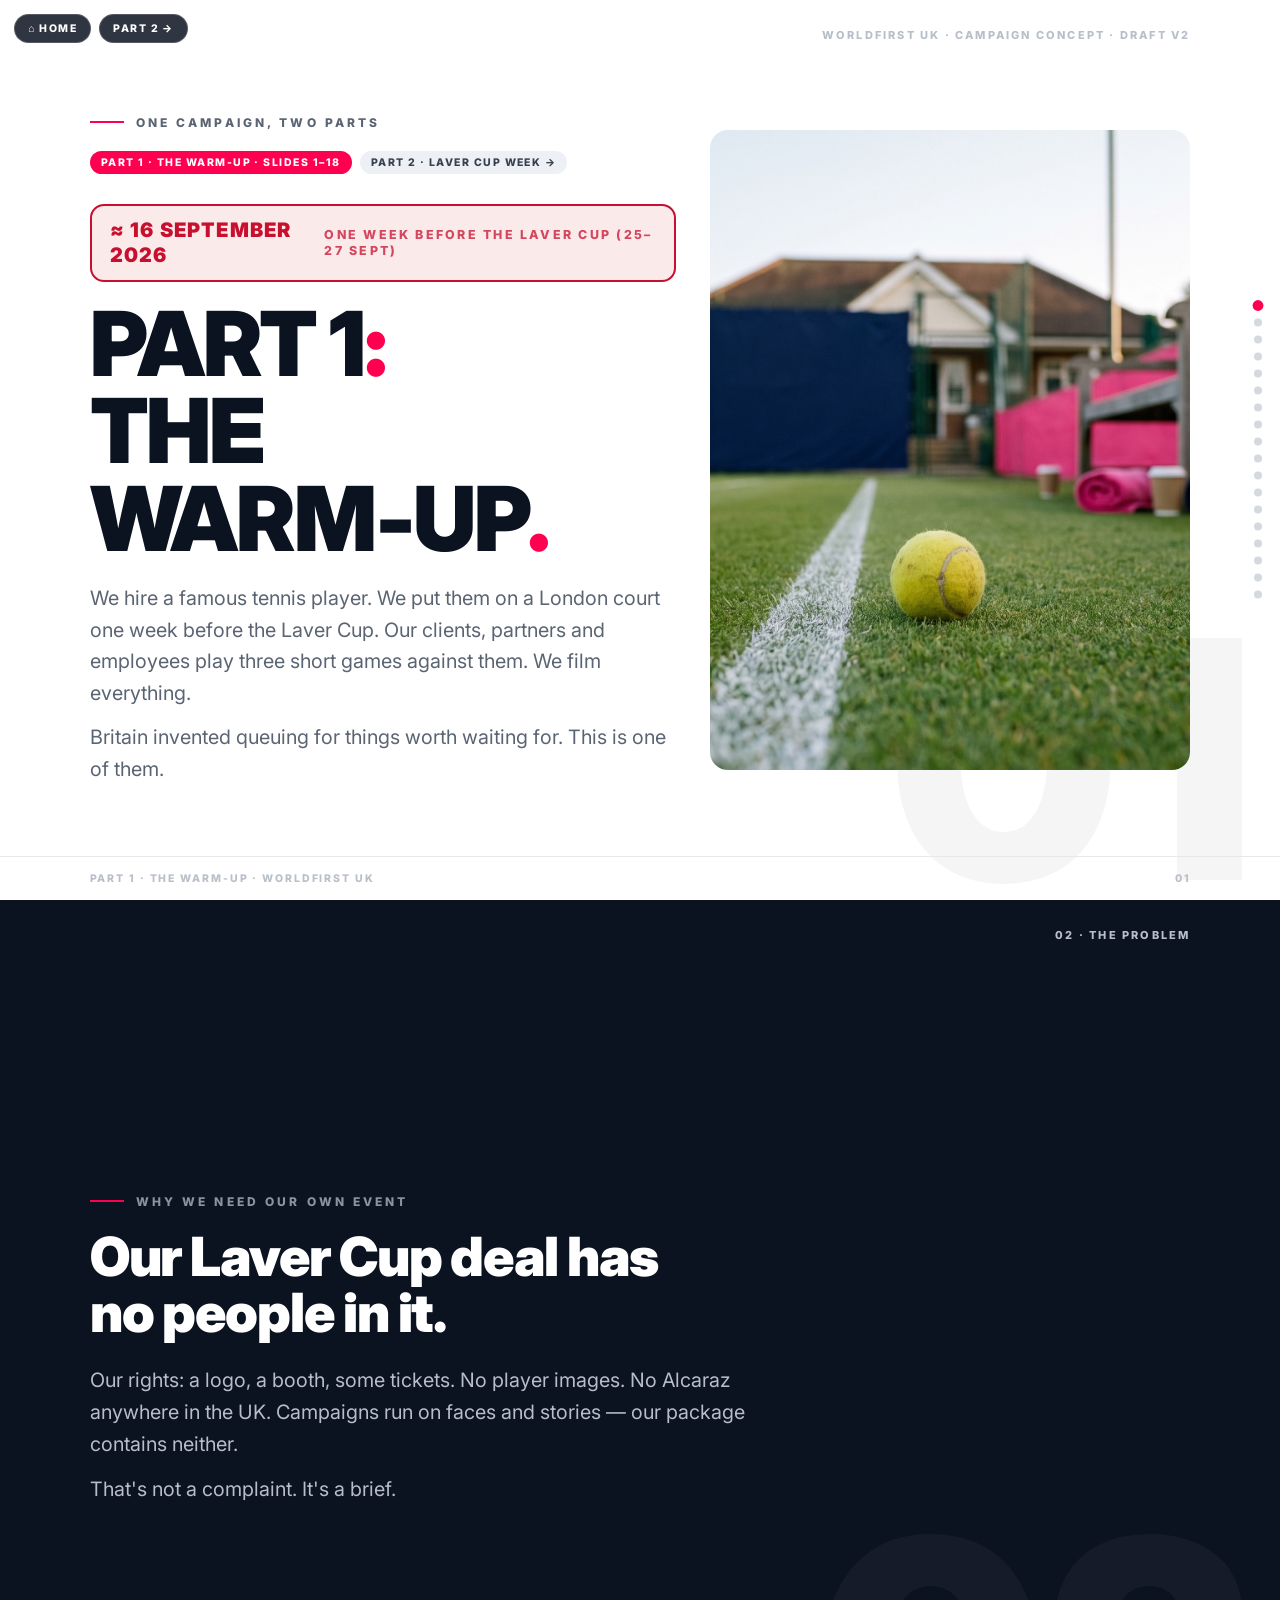
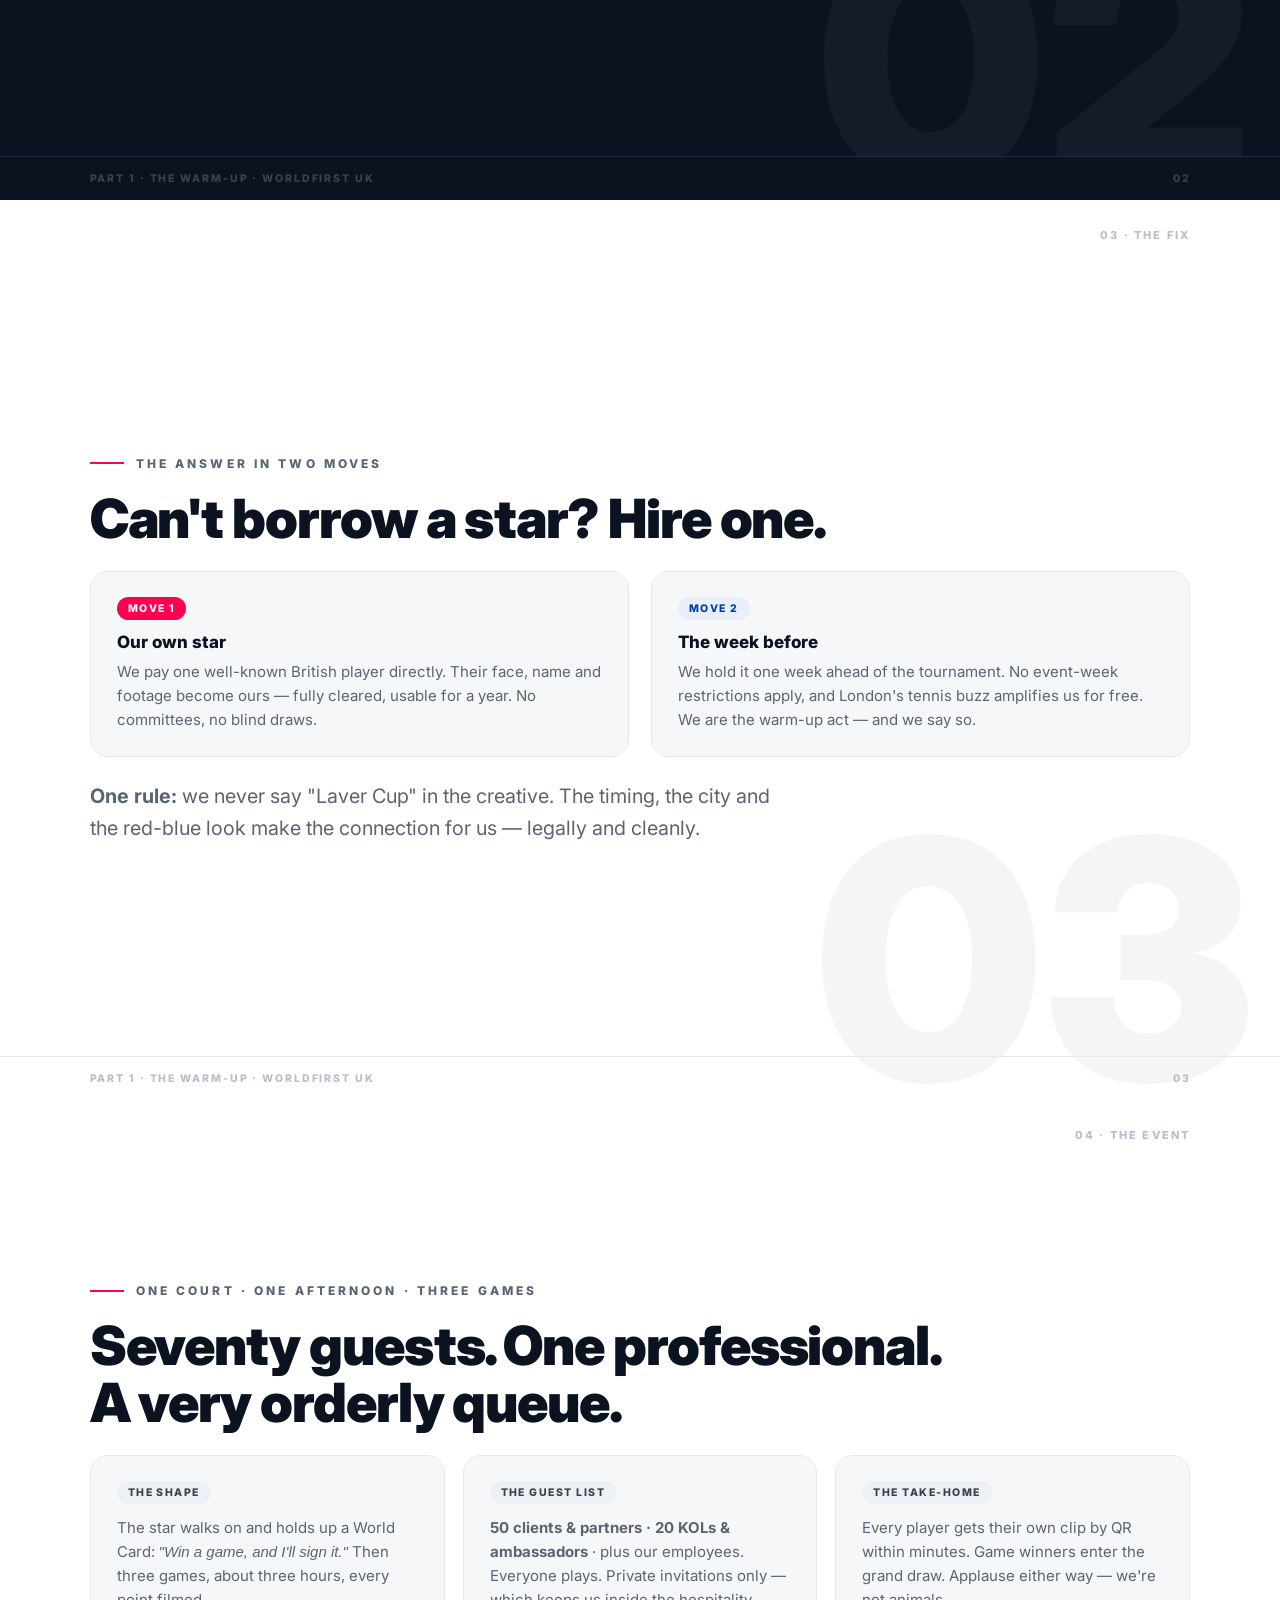
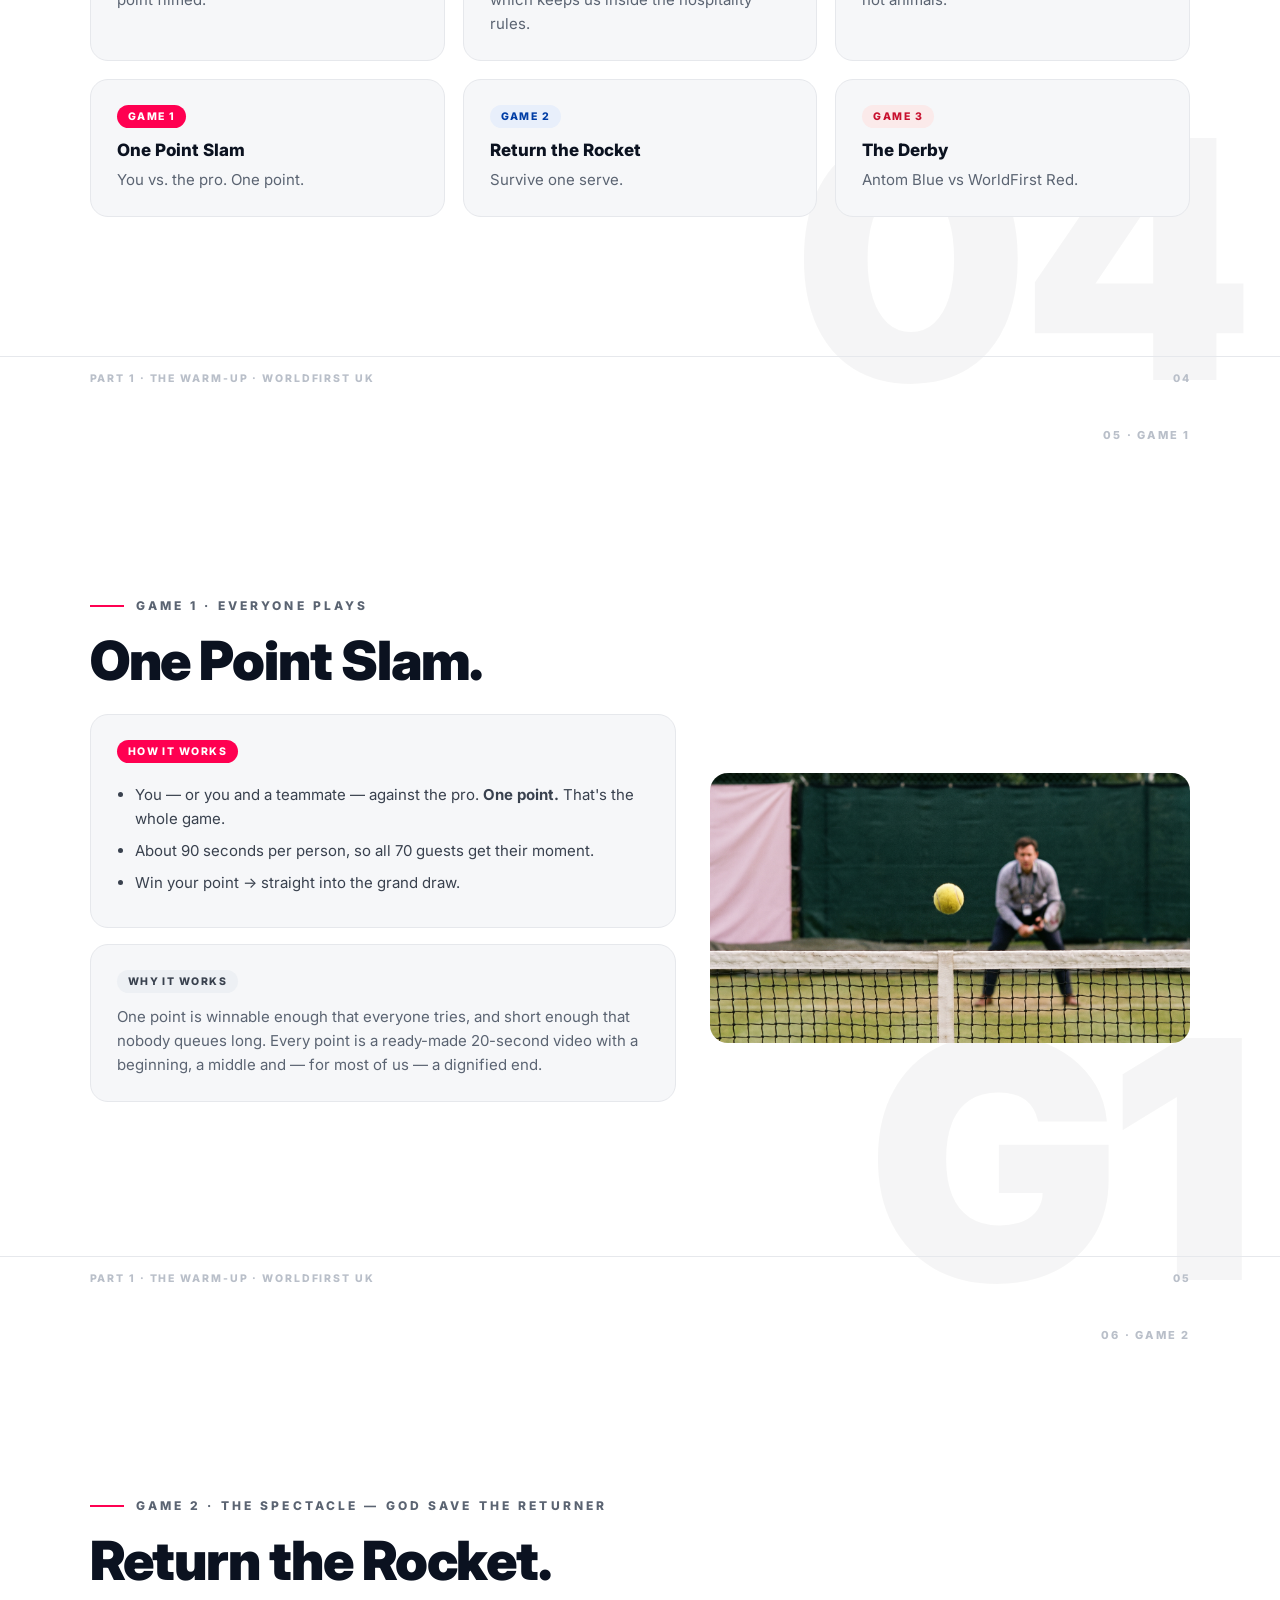
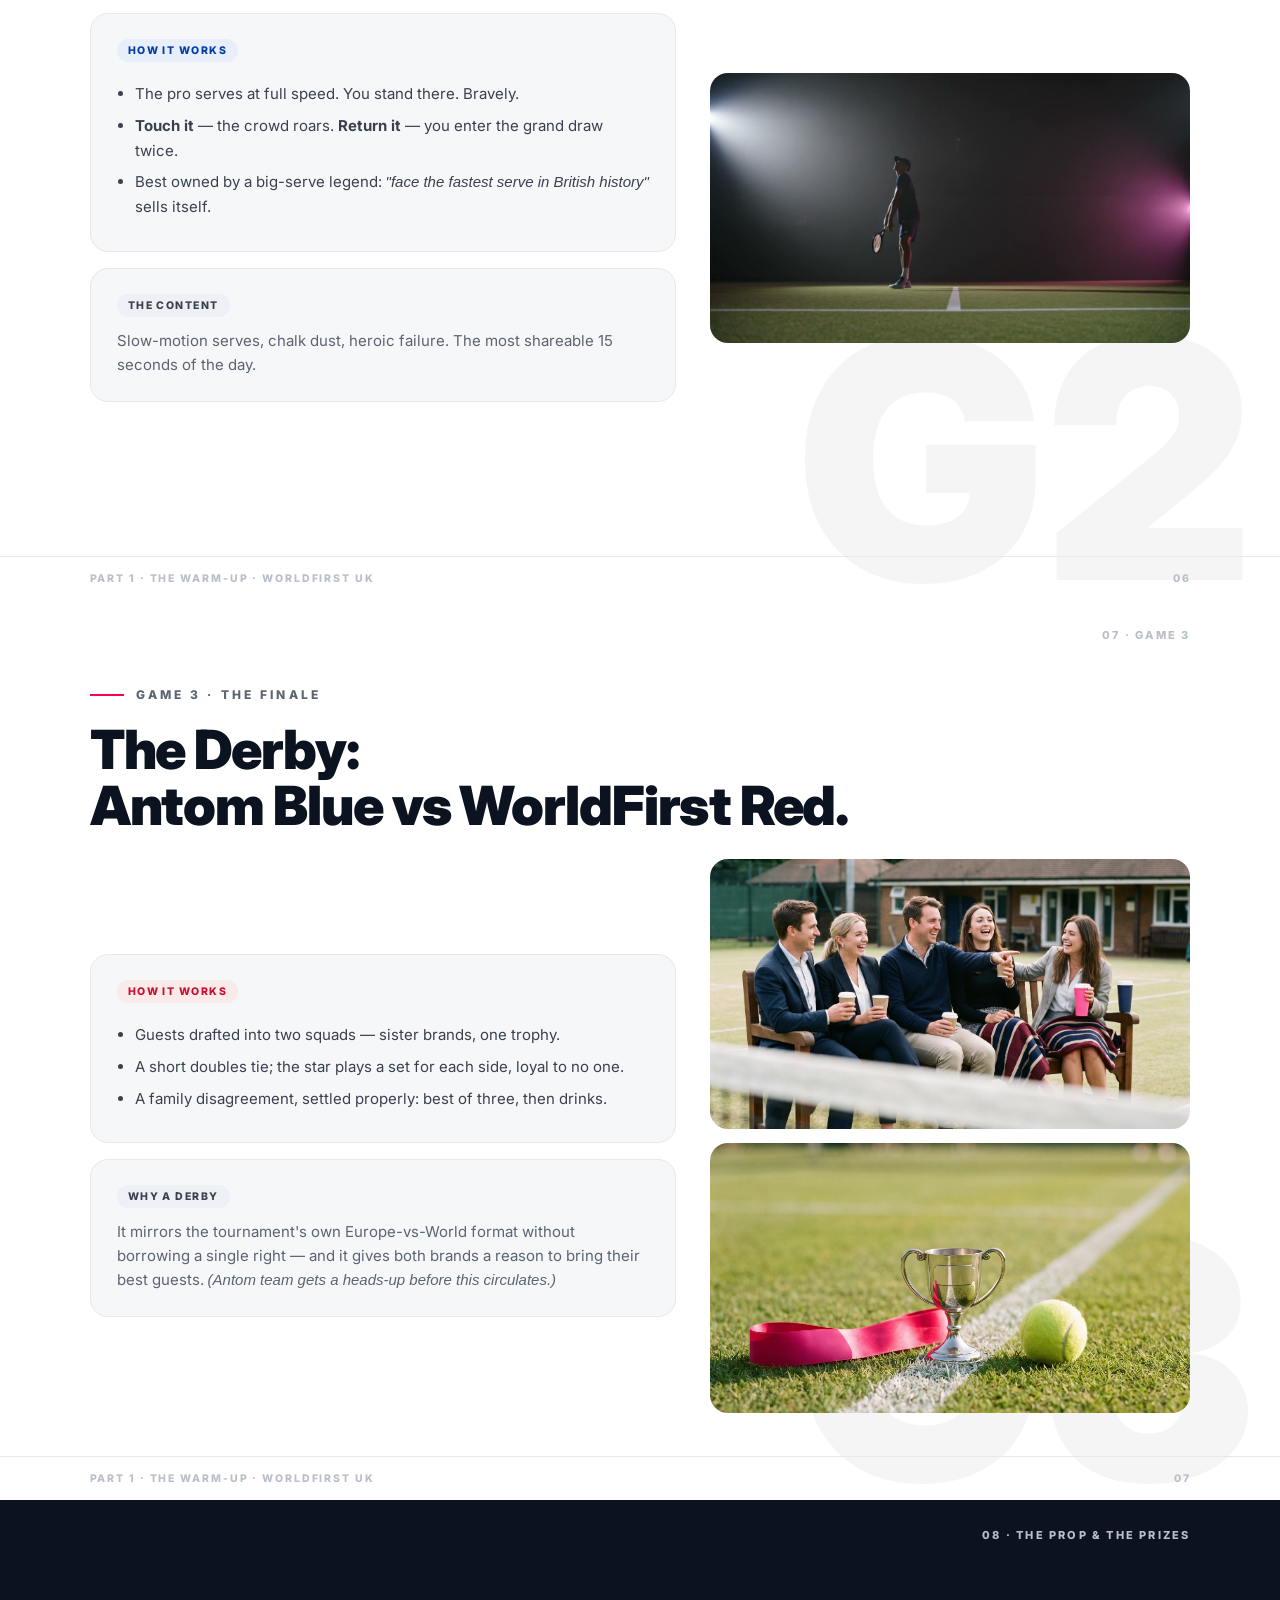
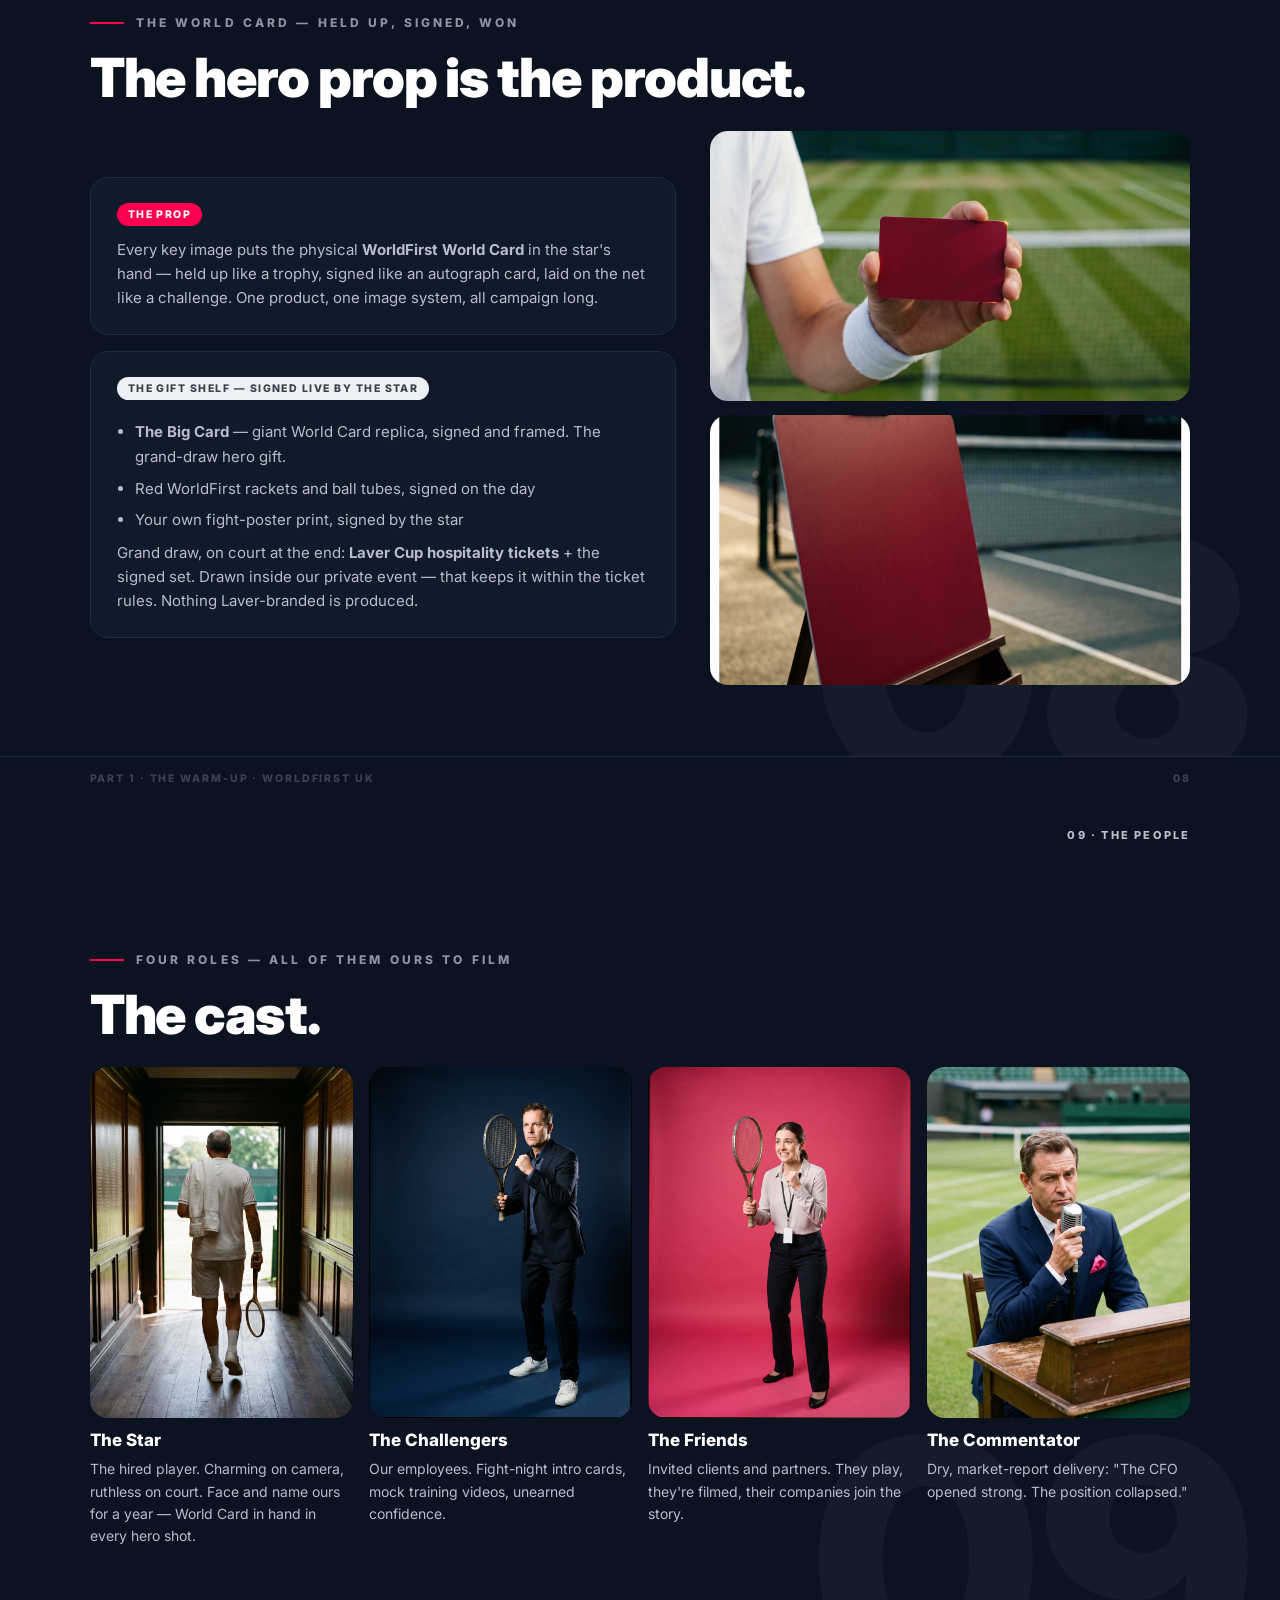
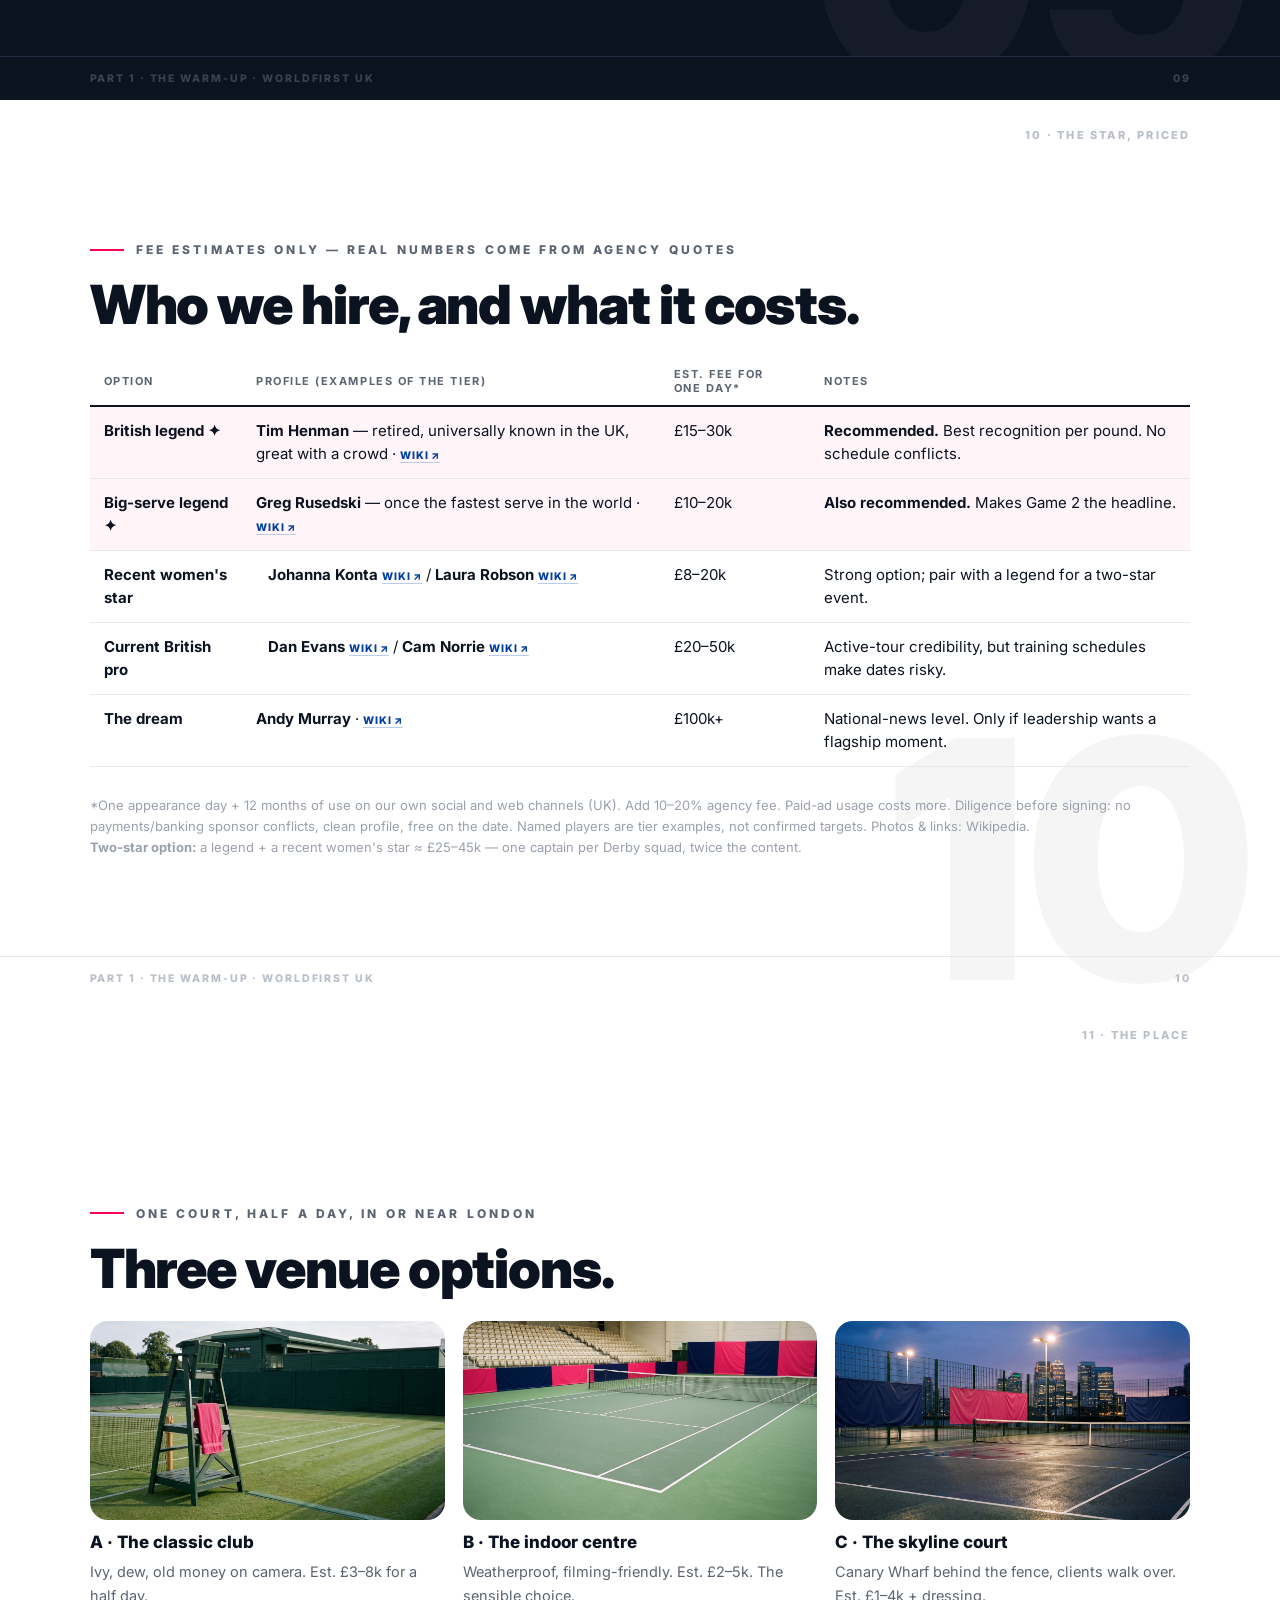
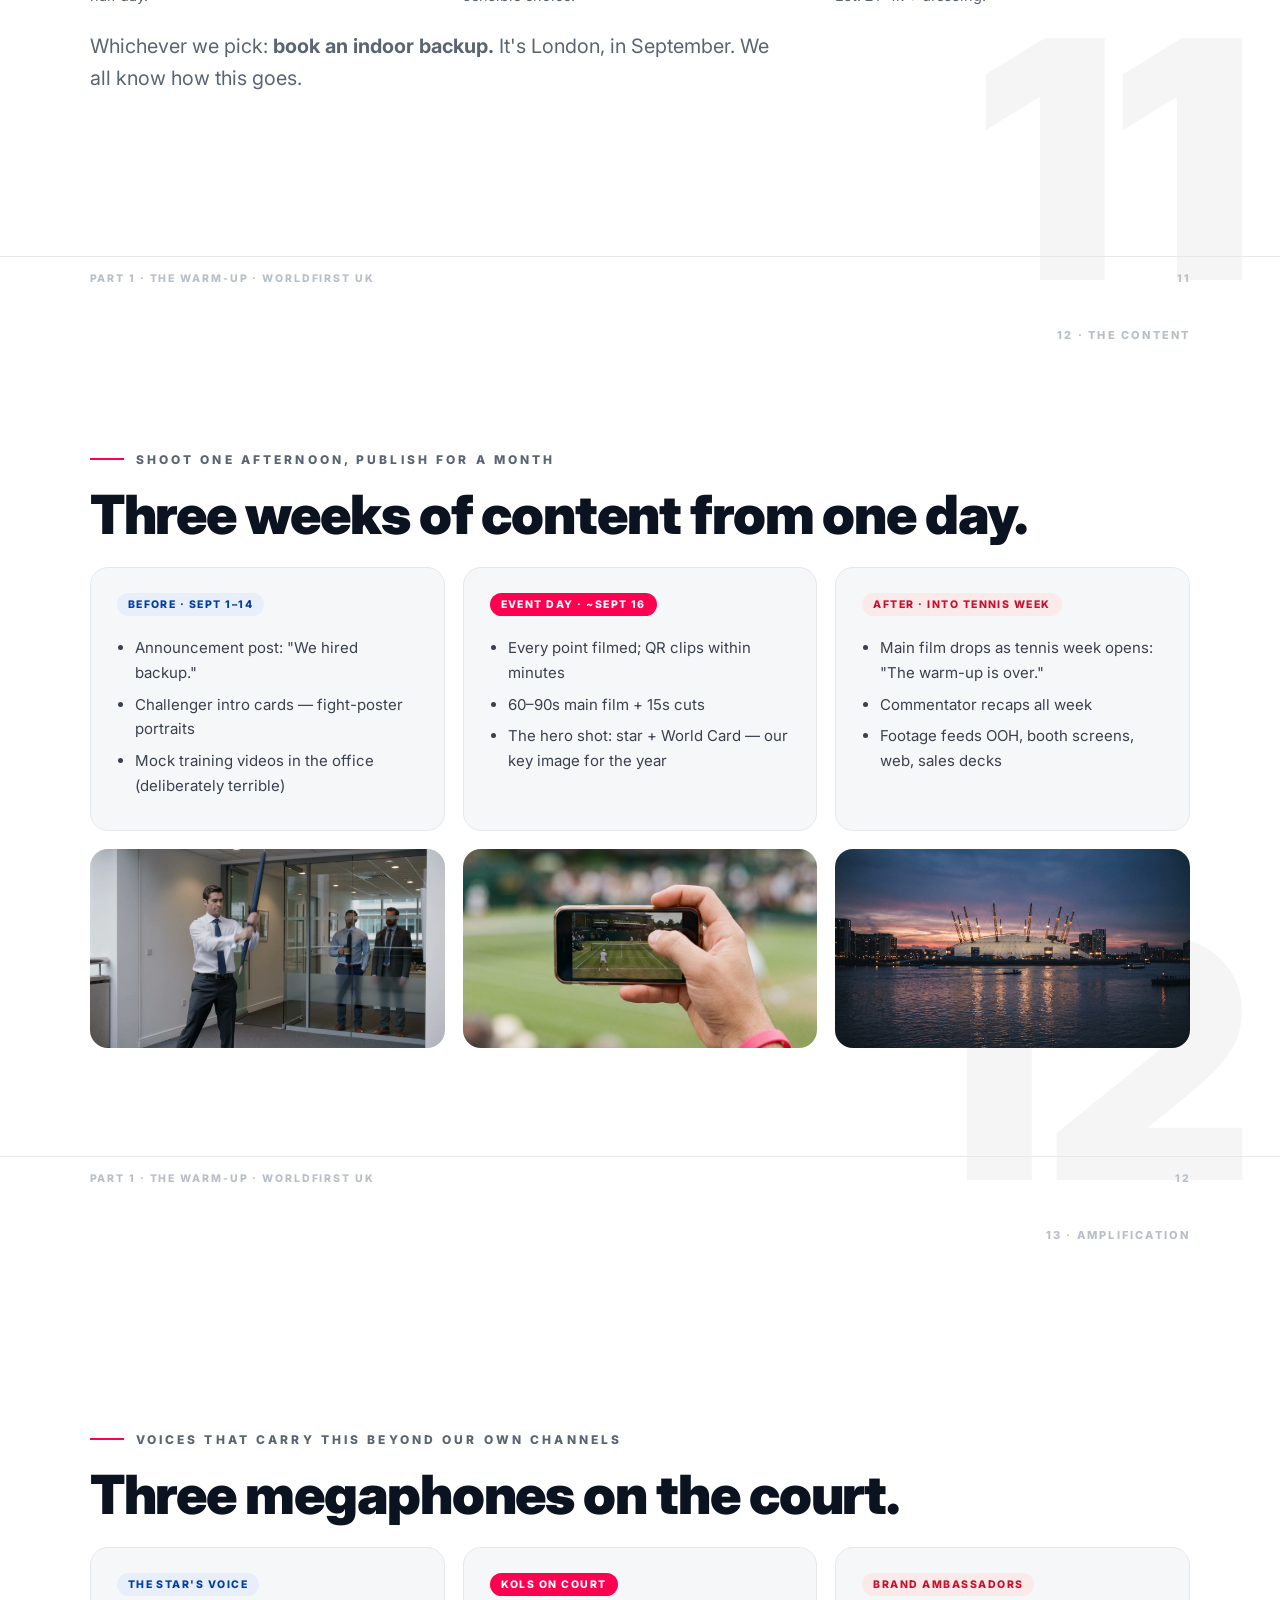
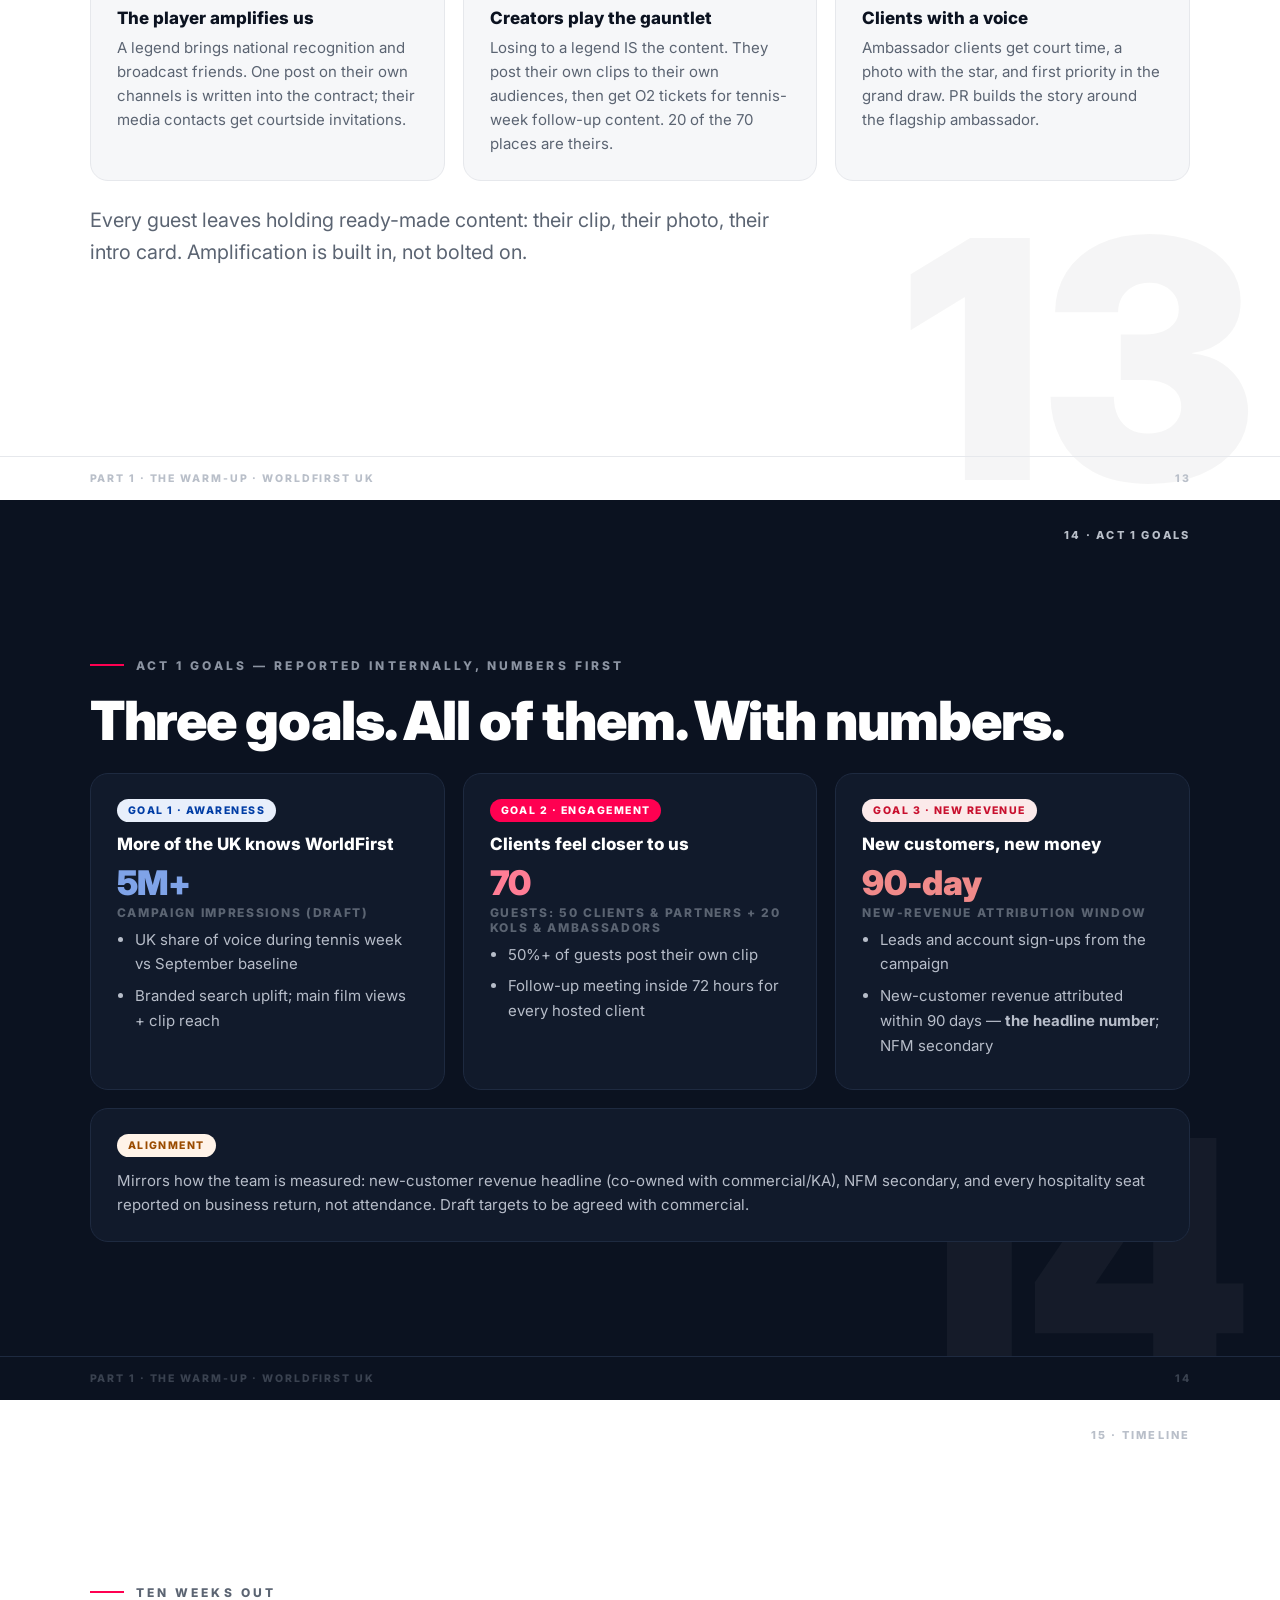
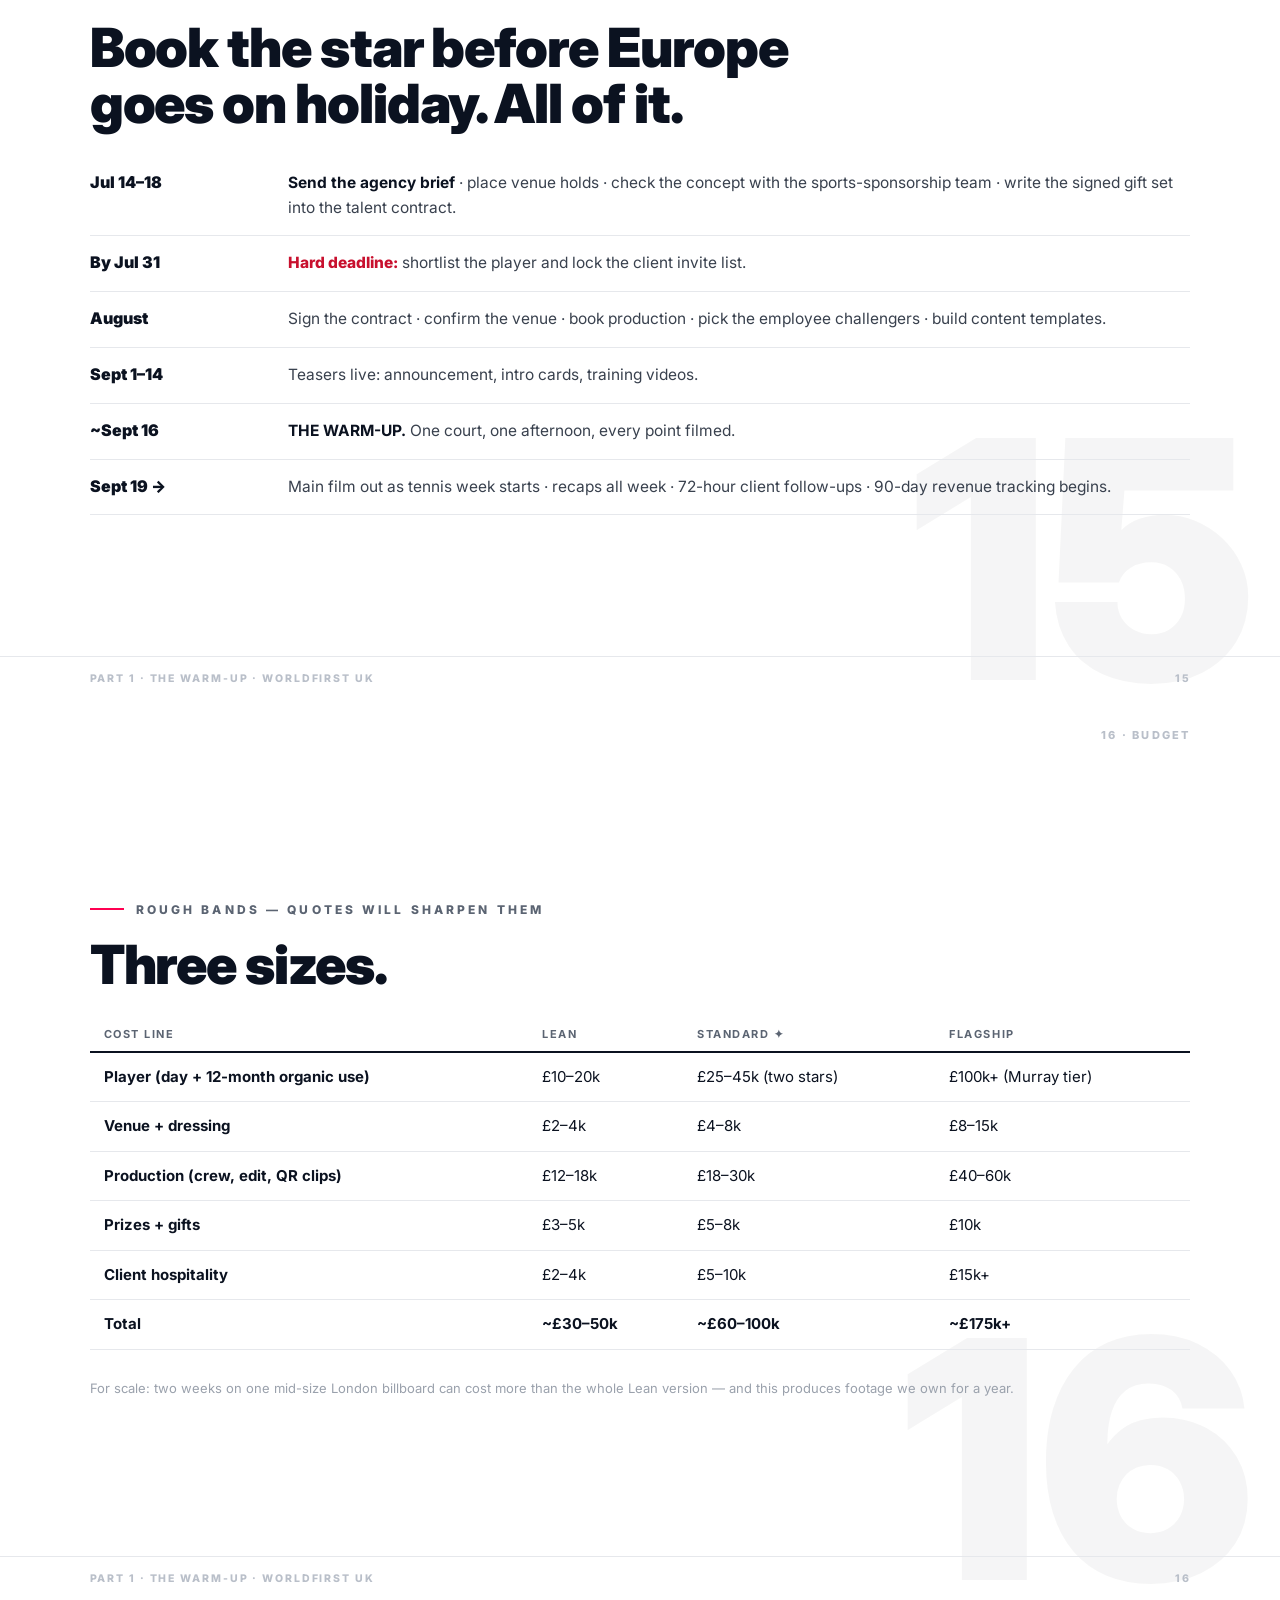
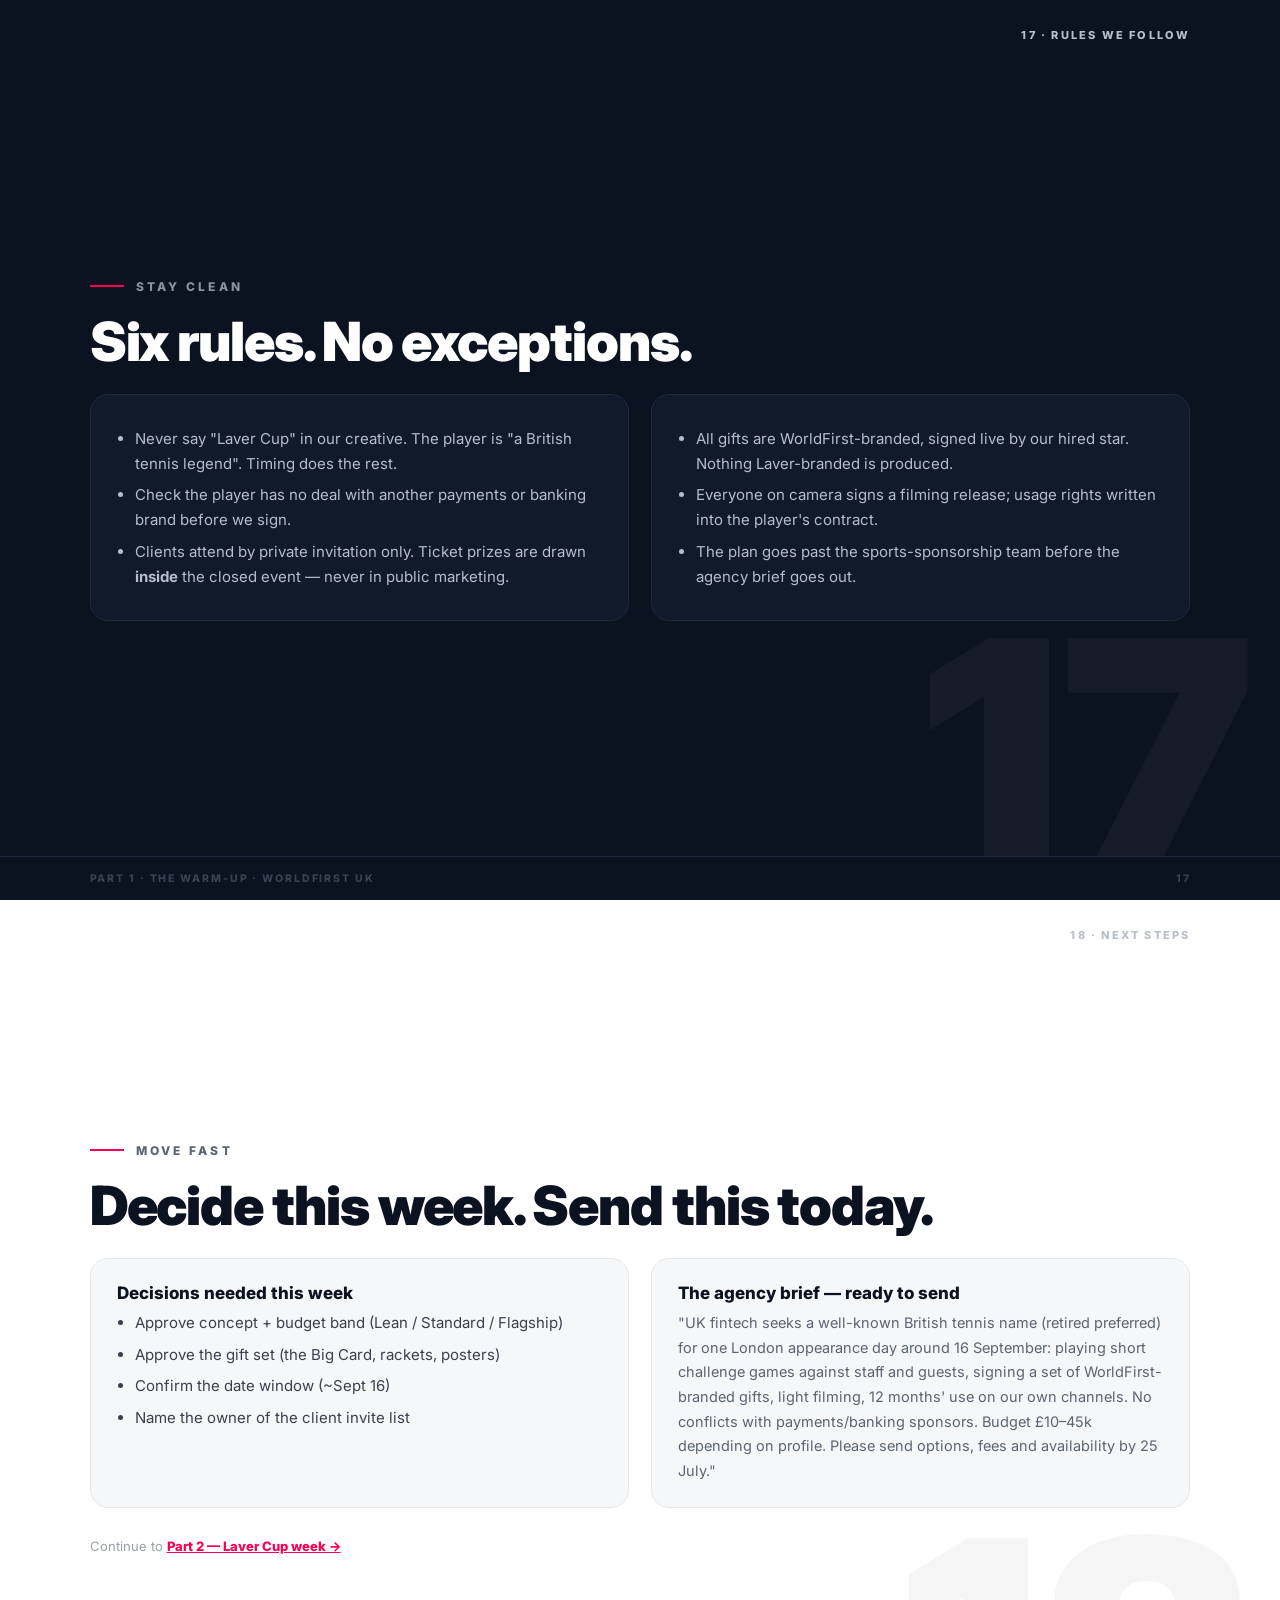
==== commit 0622adf3: "Explicit date banners: gate halves + both covers show before/during Laver Cup timing Co-Authored-By:" ====
--- a/part1.html
+++ b/part1.html
@@ -22,7 +22,8 @@
     <div class="hero2">
       <div>
         <div class="kicker">One campaign, two parts</div>
-        <div style="margin-bottom:16px"><span class="chip pink">PART 1 · THE WARM-UP · SLIDES 1–18</span><a href="part2.html" style="text-decoration:none"><span class="chip grey" style="margin-left:8px">PART 2 · LAVER CUP WEEK →</span></a></div>
+        <div style="margin-bottom:14px"><span class="chip pink">PART 1 · THE WARM-UP · SLIDES 1–18</span><a href="part2.html" style="text-decoration:none"><span class="chip grey" style="margin-left:8px">PART 2 · LAVER CUP WEEK →</span></a></div>
+        <div class="datebar red">≈ 16 September 2026<small>One week BEFORE the Laver Cup (25–27 Sept)</small></div>
         <h1>PART 1<span style="color:var(--wf)">:</span><br>THE<br>WARM-UP<span style="color:var(--wf)">.</span></h1>
         <p class="lead" style="margin-top:20px">We hire a famous tennis player. We put them on a London court one week before the Laver Cup. Our clients, partners and employees play three short games against them. We film everything.</p>
         <p class="lead" style="margin-top:12px">Britain invented queuing for things worth waiting for. This is one of them.</p>
--- a/styles.css
+++ b/styles.css
@@ -80,6 +80,15 @@
 .sitenav{position:fixed;top:14px;left:14px;z-index:80;display:flex;gap:8px}
 .sitenav a{font-size:10.5px;font-weight:800;letter-spacing:.14em;text-transform:uppercase;padding:7px 13px;border-radius:100px;text-decoration:none;background:rgba(11,18,32,.85);color:#fff;border:1px solid rgba(255,255,255,.18)}
 .sitenav a:hover{background:var(--wf)}
+/* explicit date banners */
+.datebar{display:inline-flex;align-items:center;gap:12px;font-weight:900;letter-spacing:.06em;border:2.5px solid;border-radius:14px;padding:12px 18px;margin:4px 0 18px;font-size:clamp(15px,1.6vw,20px);line-height:1.25;text-transform:uppercase}
+.datebar small{display:block;font-size:.62em;font-weight:800;letter-spacing:.18em;opacity:.75}
+.datebar.red{border-color:var(--world);color:var(--world);background:#FBEAEA}
+.datebar.blue{border-color:var(--europe);color:var(--europe);background:#E8EFFB}
+.dark .datebar.red{background:rgba(200,16,46,.14);color:#FF8FA0;border-color:#FF8FA0}
+.dark .datebar.blue{background:rgba(0,61,165,.18);color:#7FA3E8;border-color:#7FA3E8}
+.gdate{display:inline-block;font-size:clamp(14px,1.4vw,18px);font-weight:900;letter-spacing:.08em;text-transform:uppercase;color:#fff;border:2px solid rgba(255,255,255,.5);border-radius:12px;padding:10px 16px;margin-bottom:18px}
+.gdate small{display:block;font-size:.68em;font-weight:800;letter-spacing:.16em;opacity:.75}
 /* split gate landing */
 .gate{display:flex;min-height:100vh;background:var(--ink)}
 .gate a.half{flex:1;display:flex;align-items:center;justify-content:center;text-decoration:none;position:relative;overflow:hidden;transition:flex .45s cubic-bezier(.22,.61,.36,1)}
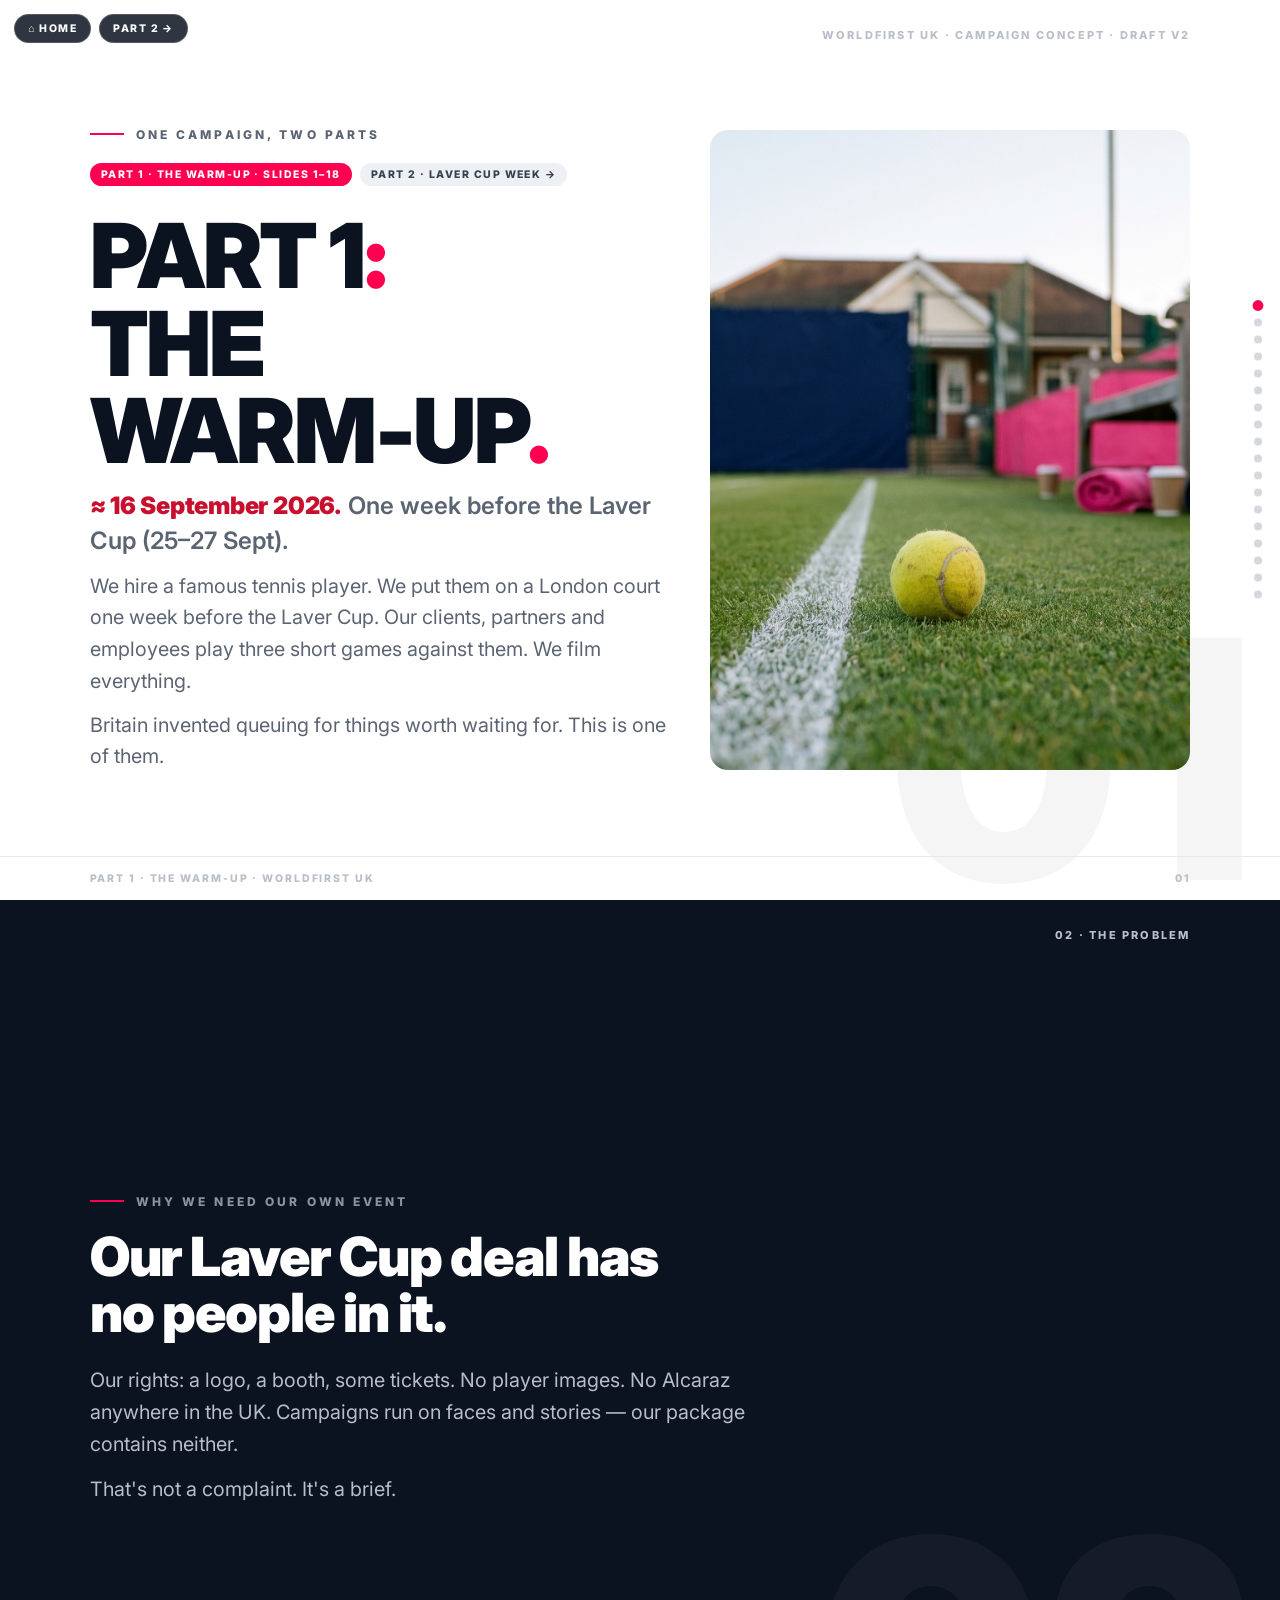
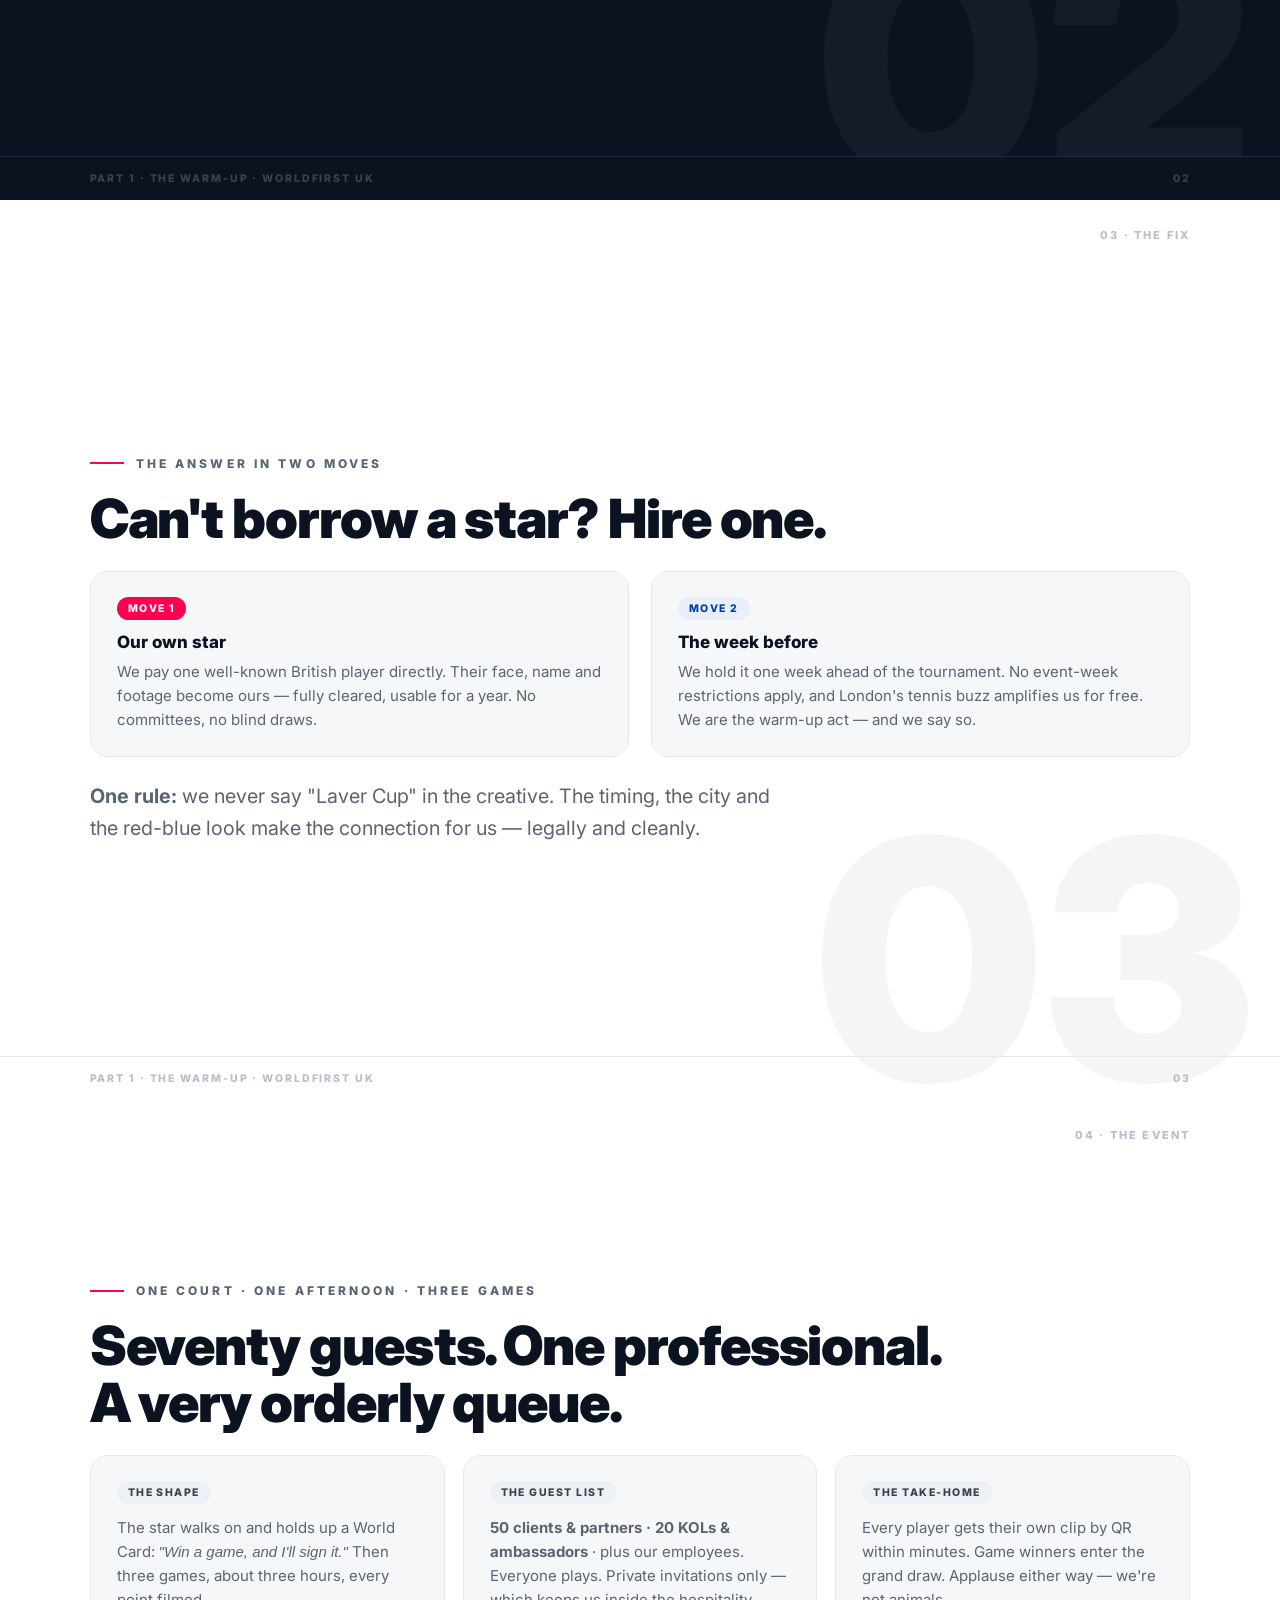
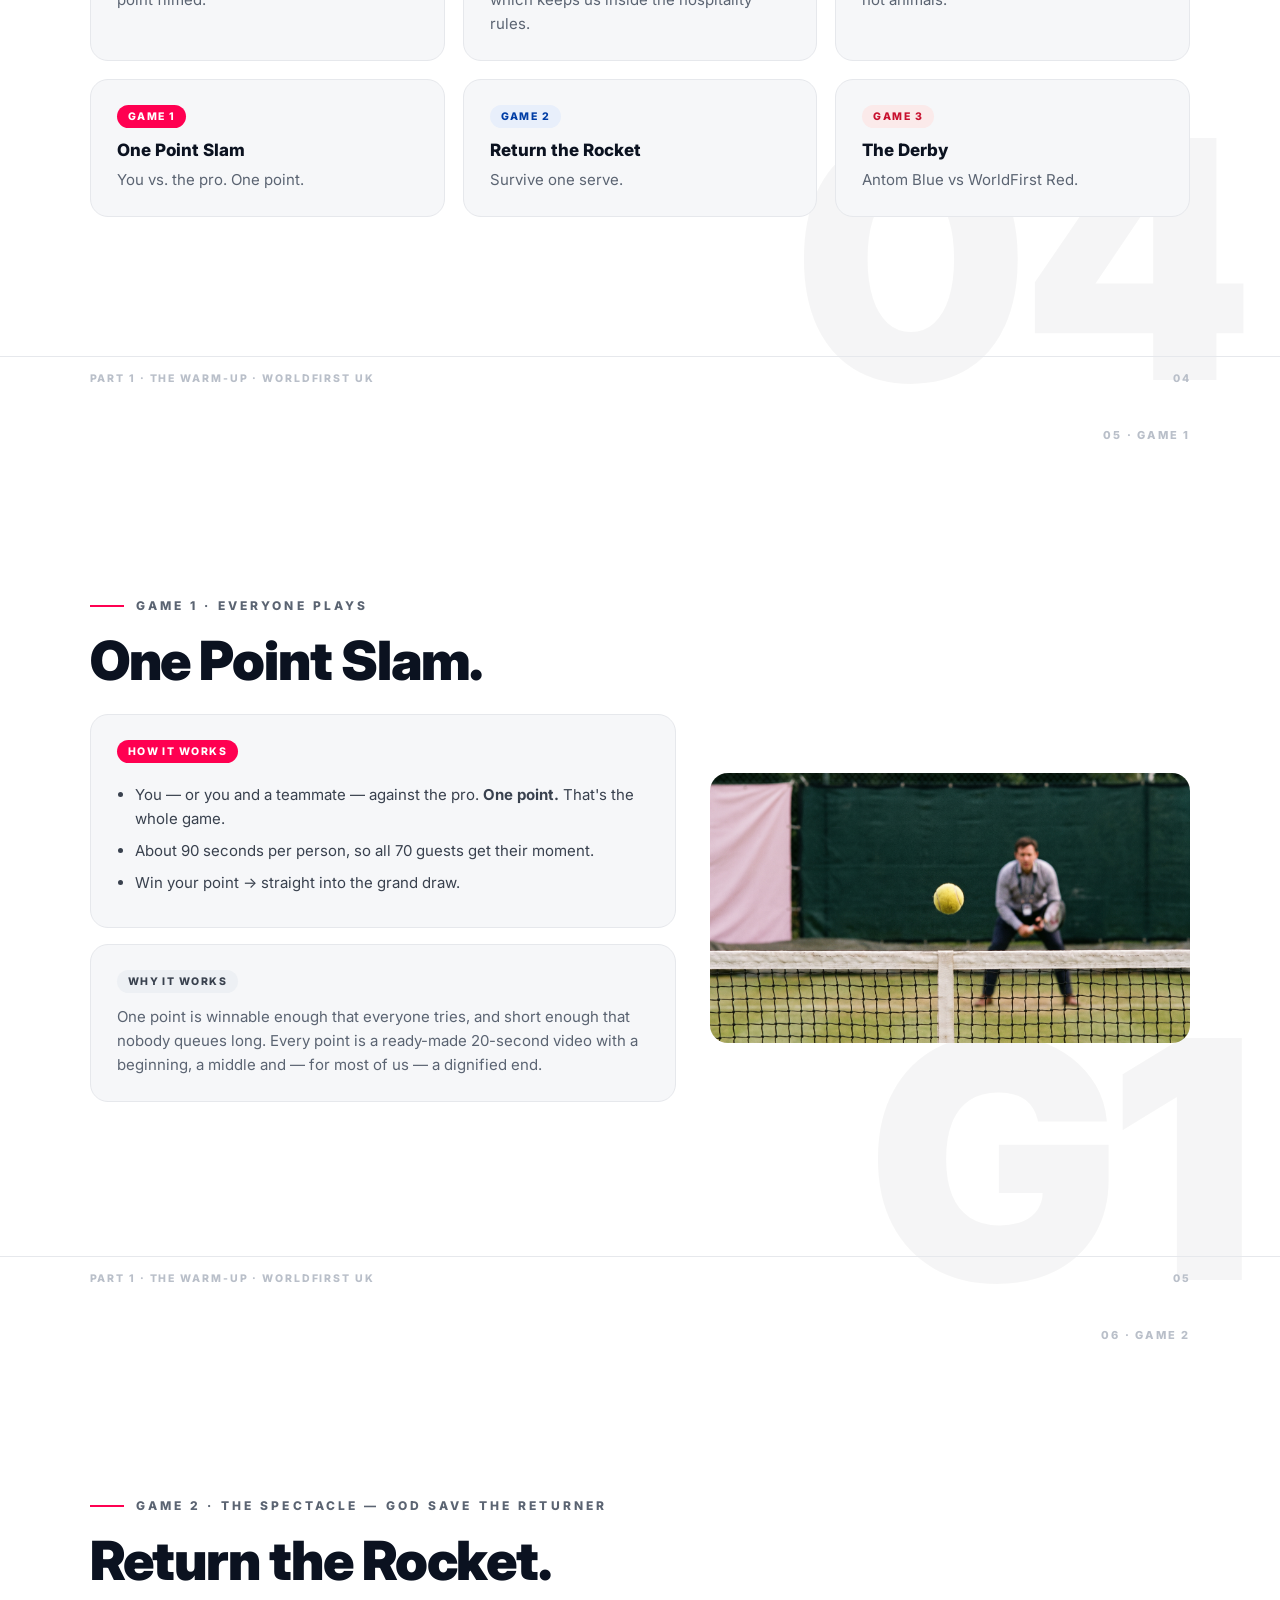
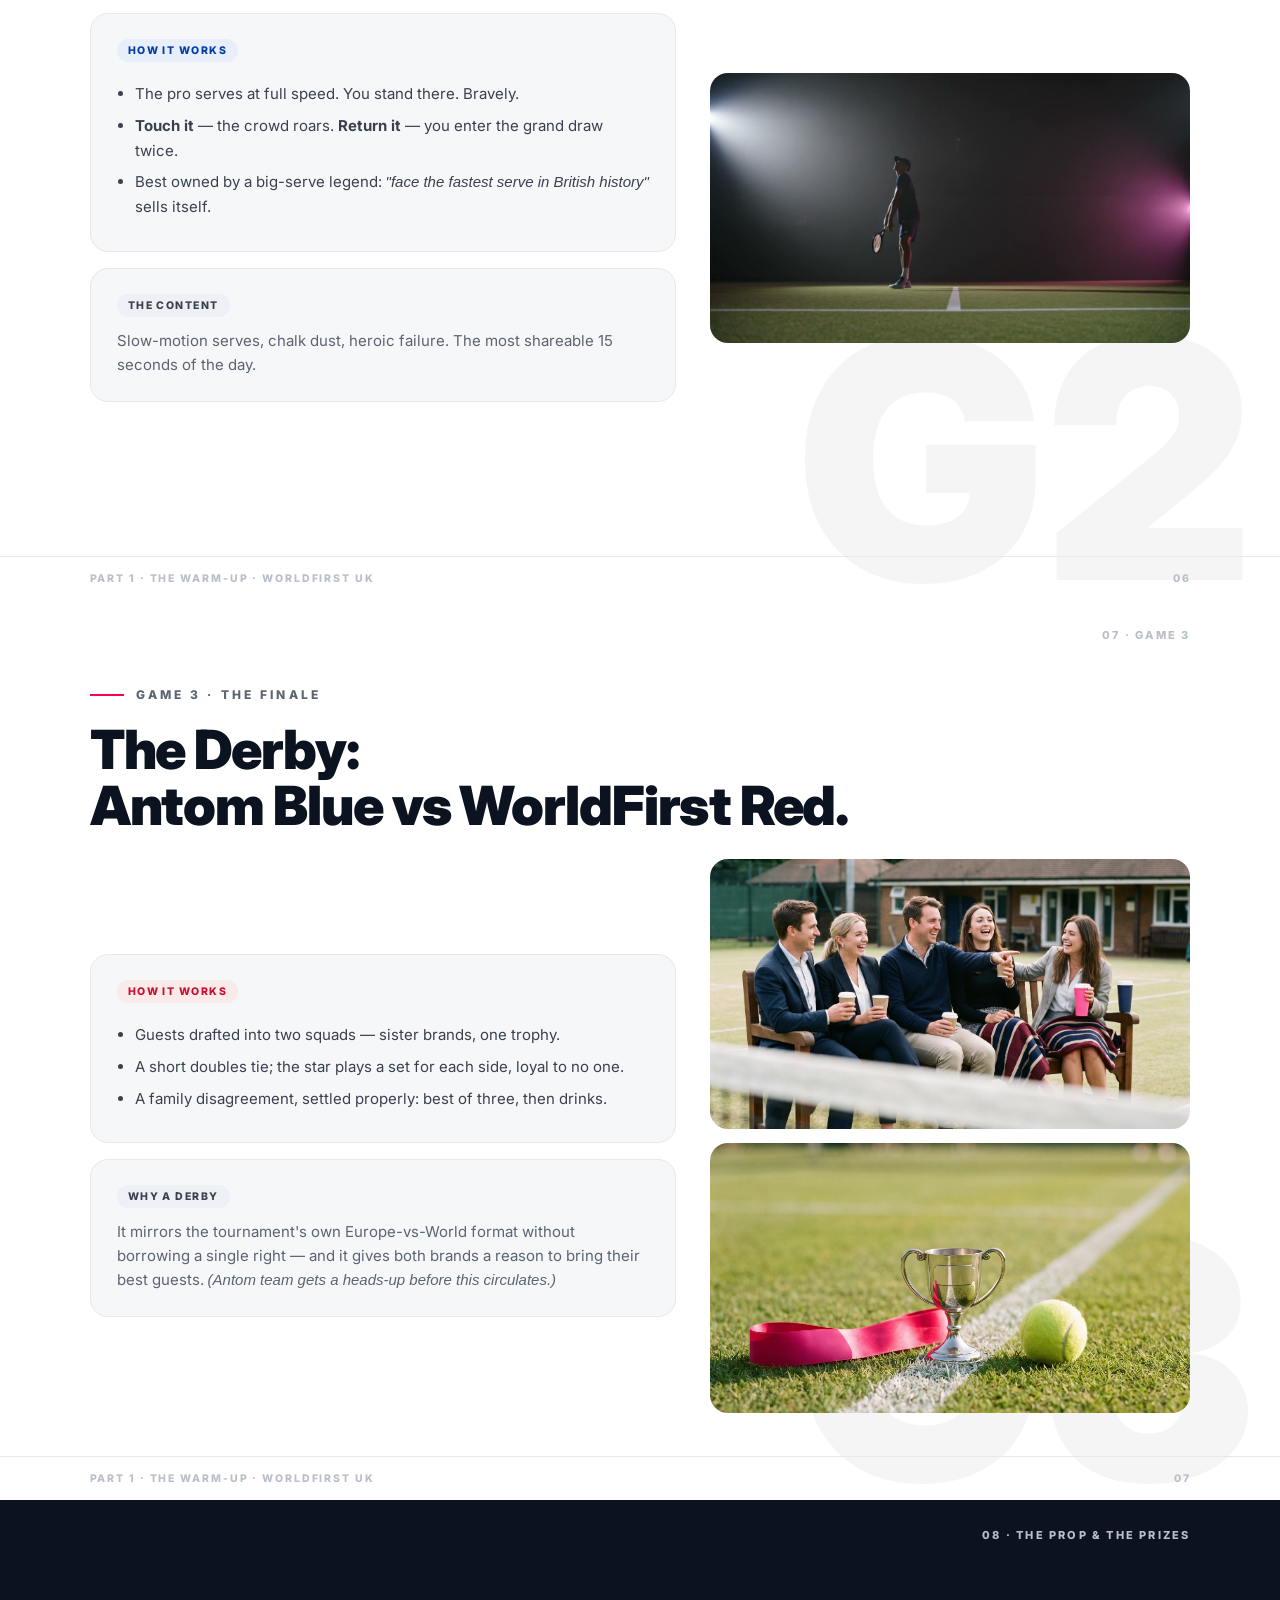
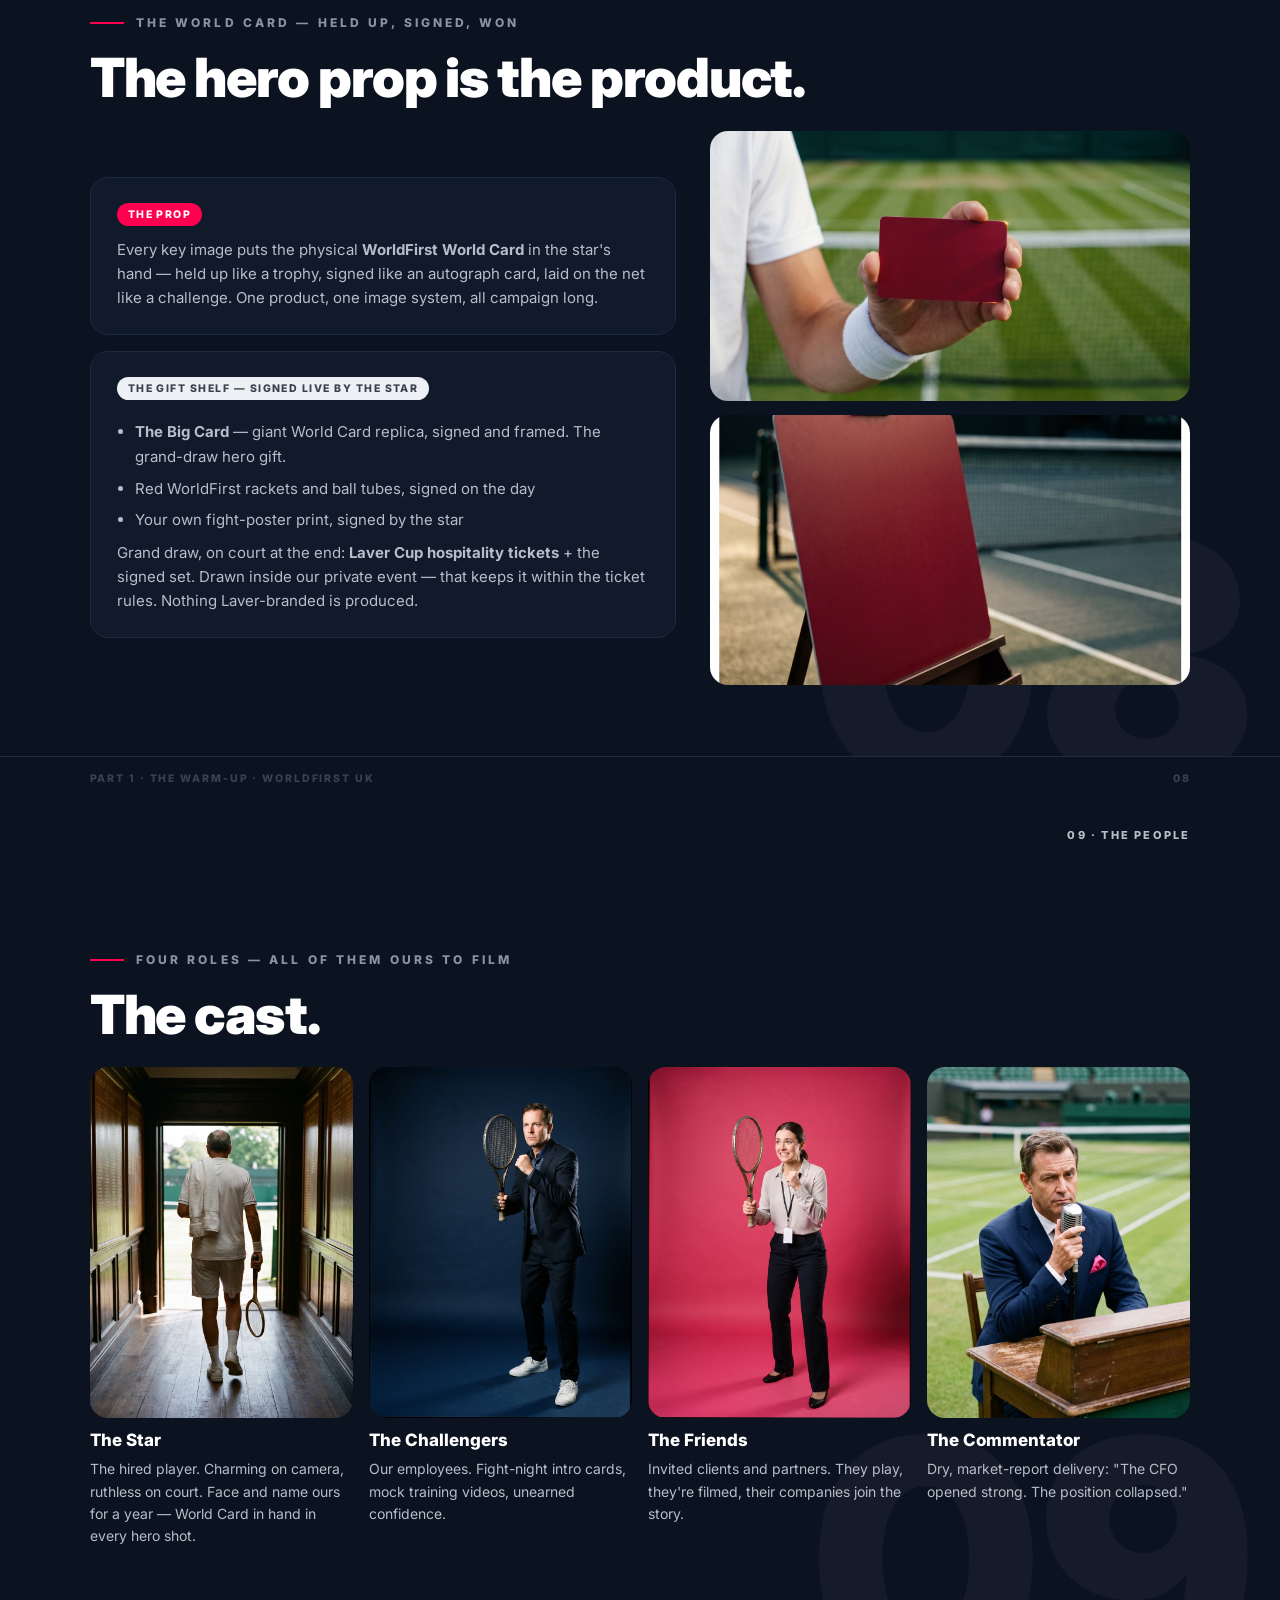
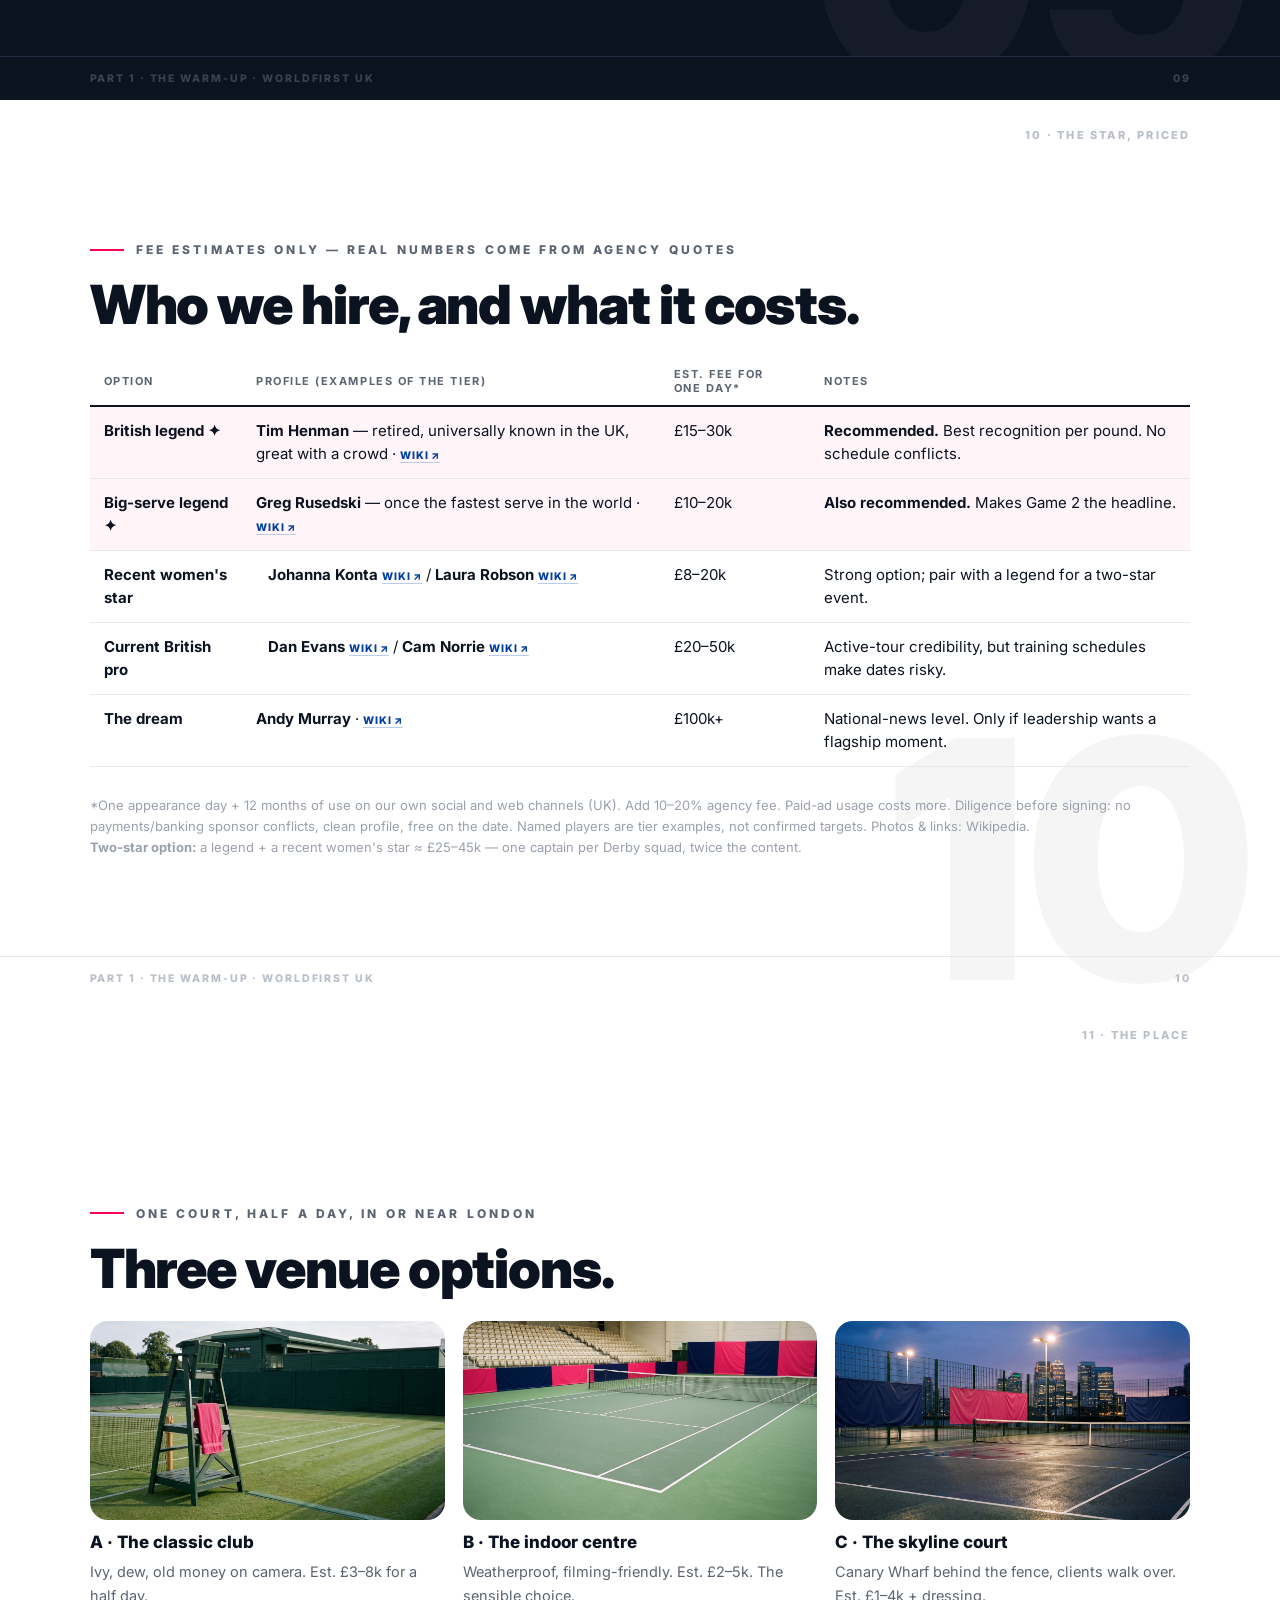
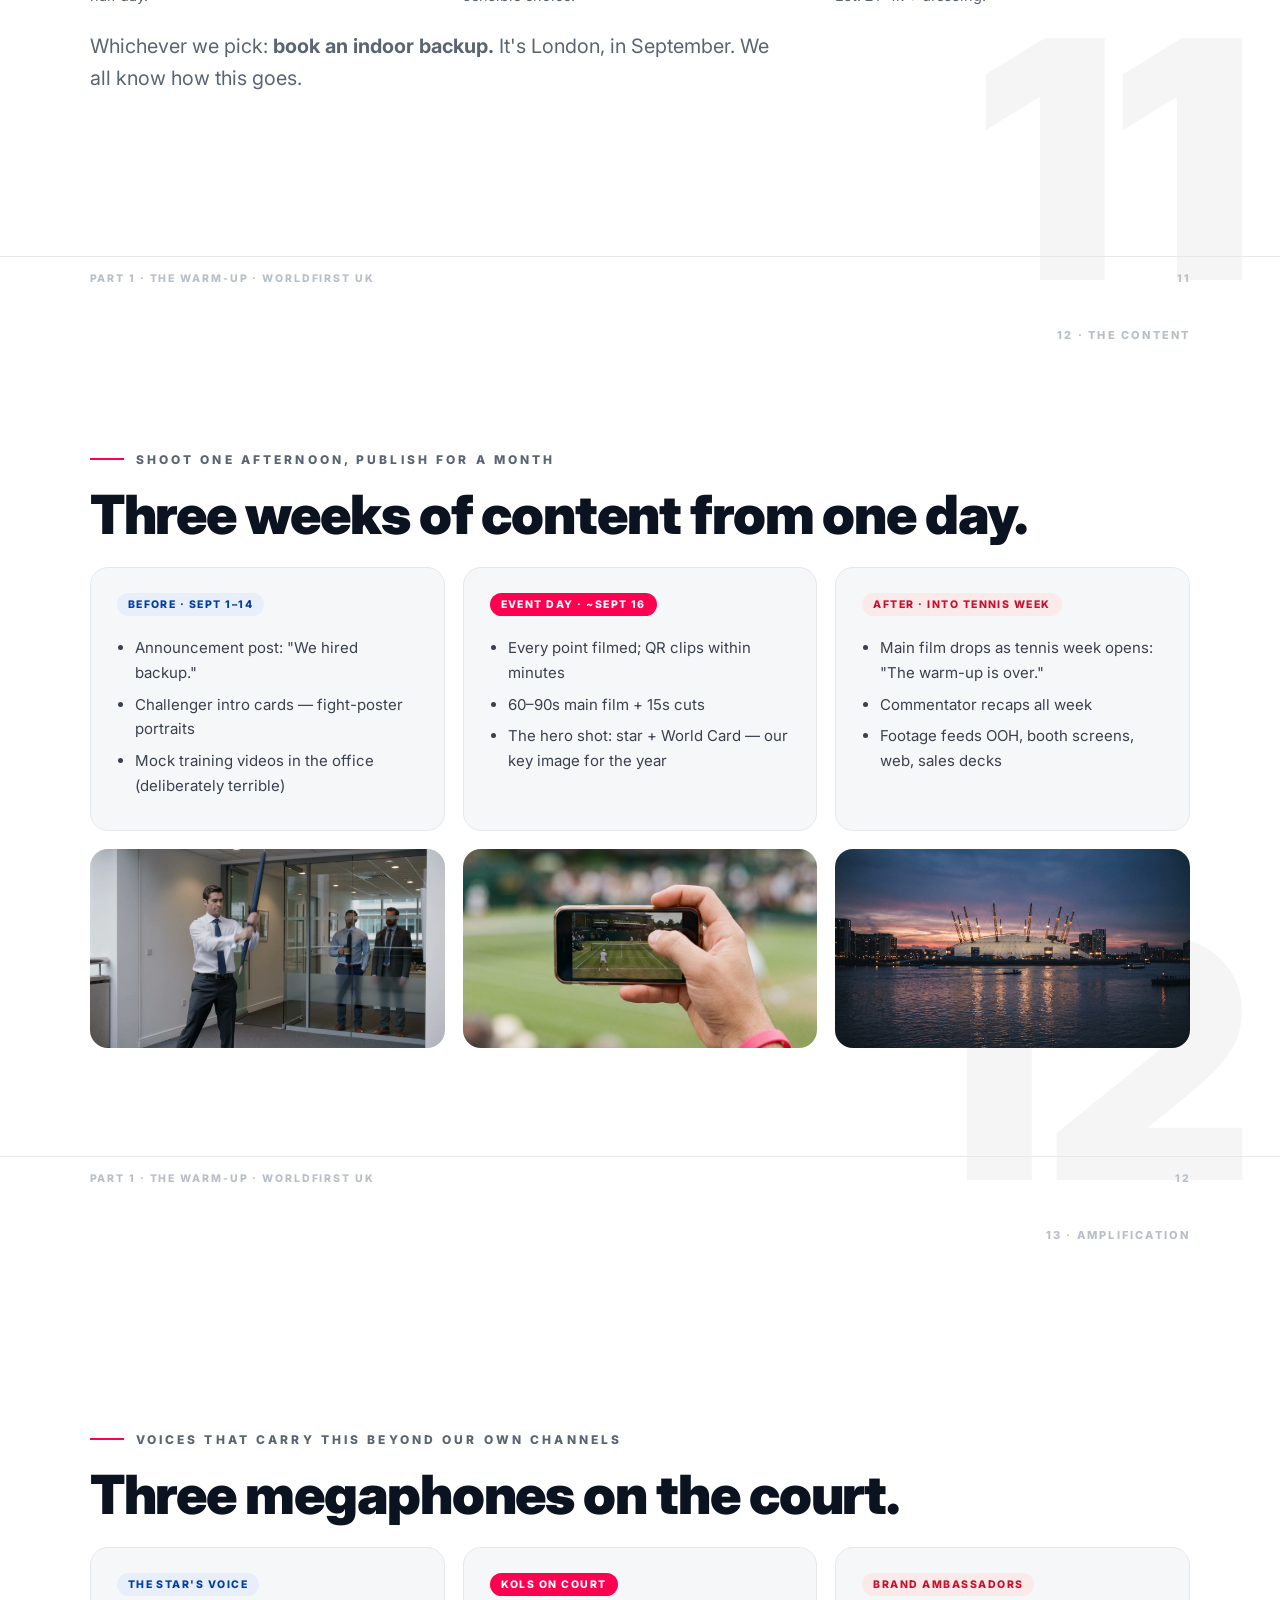
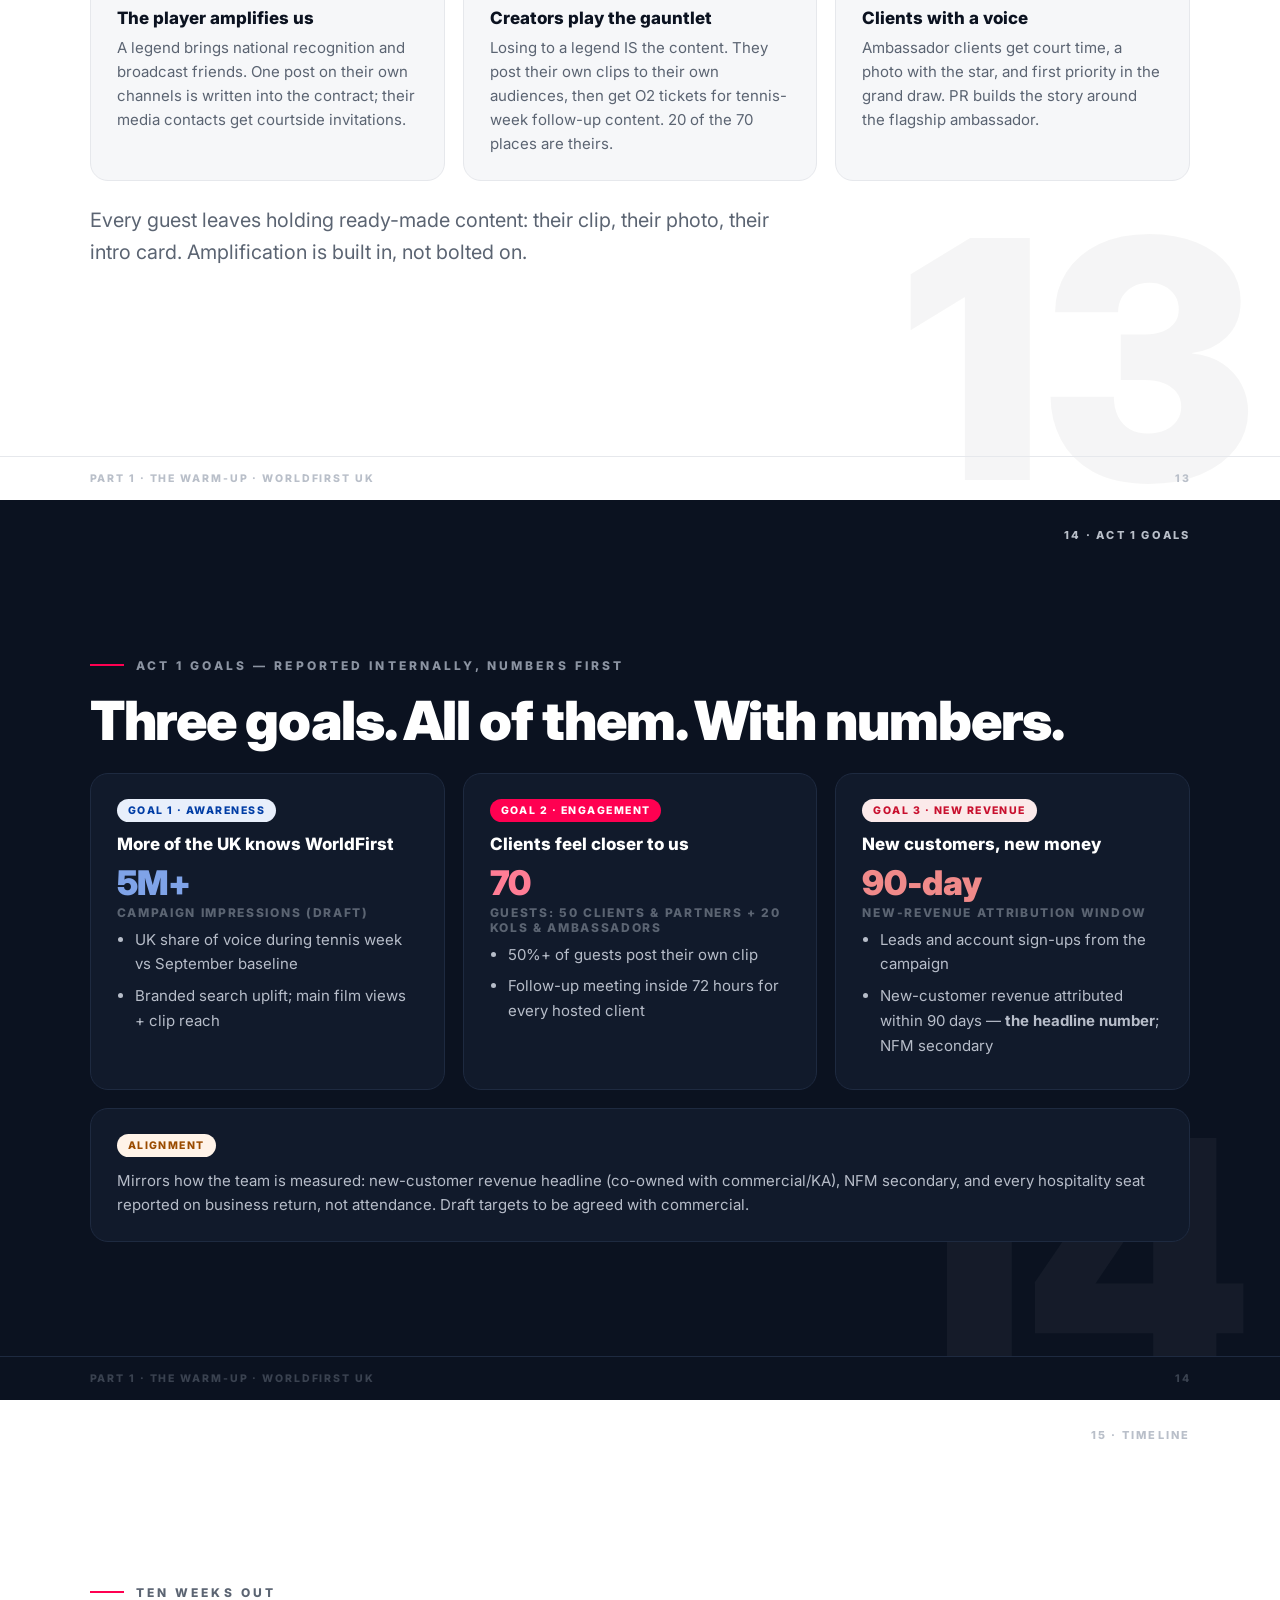
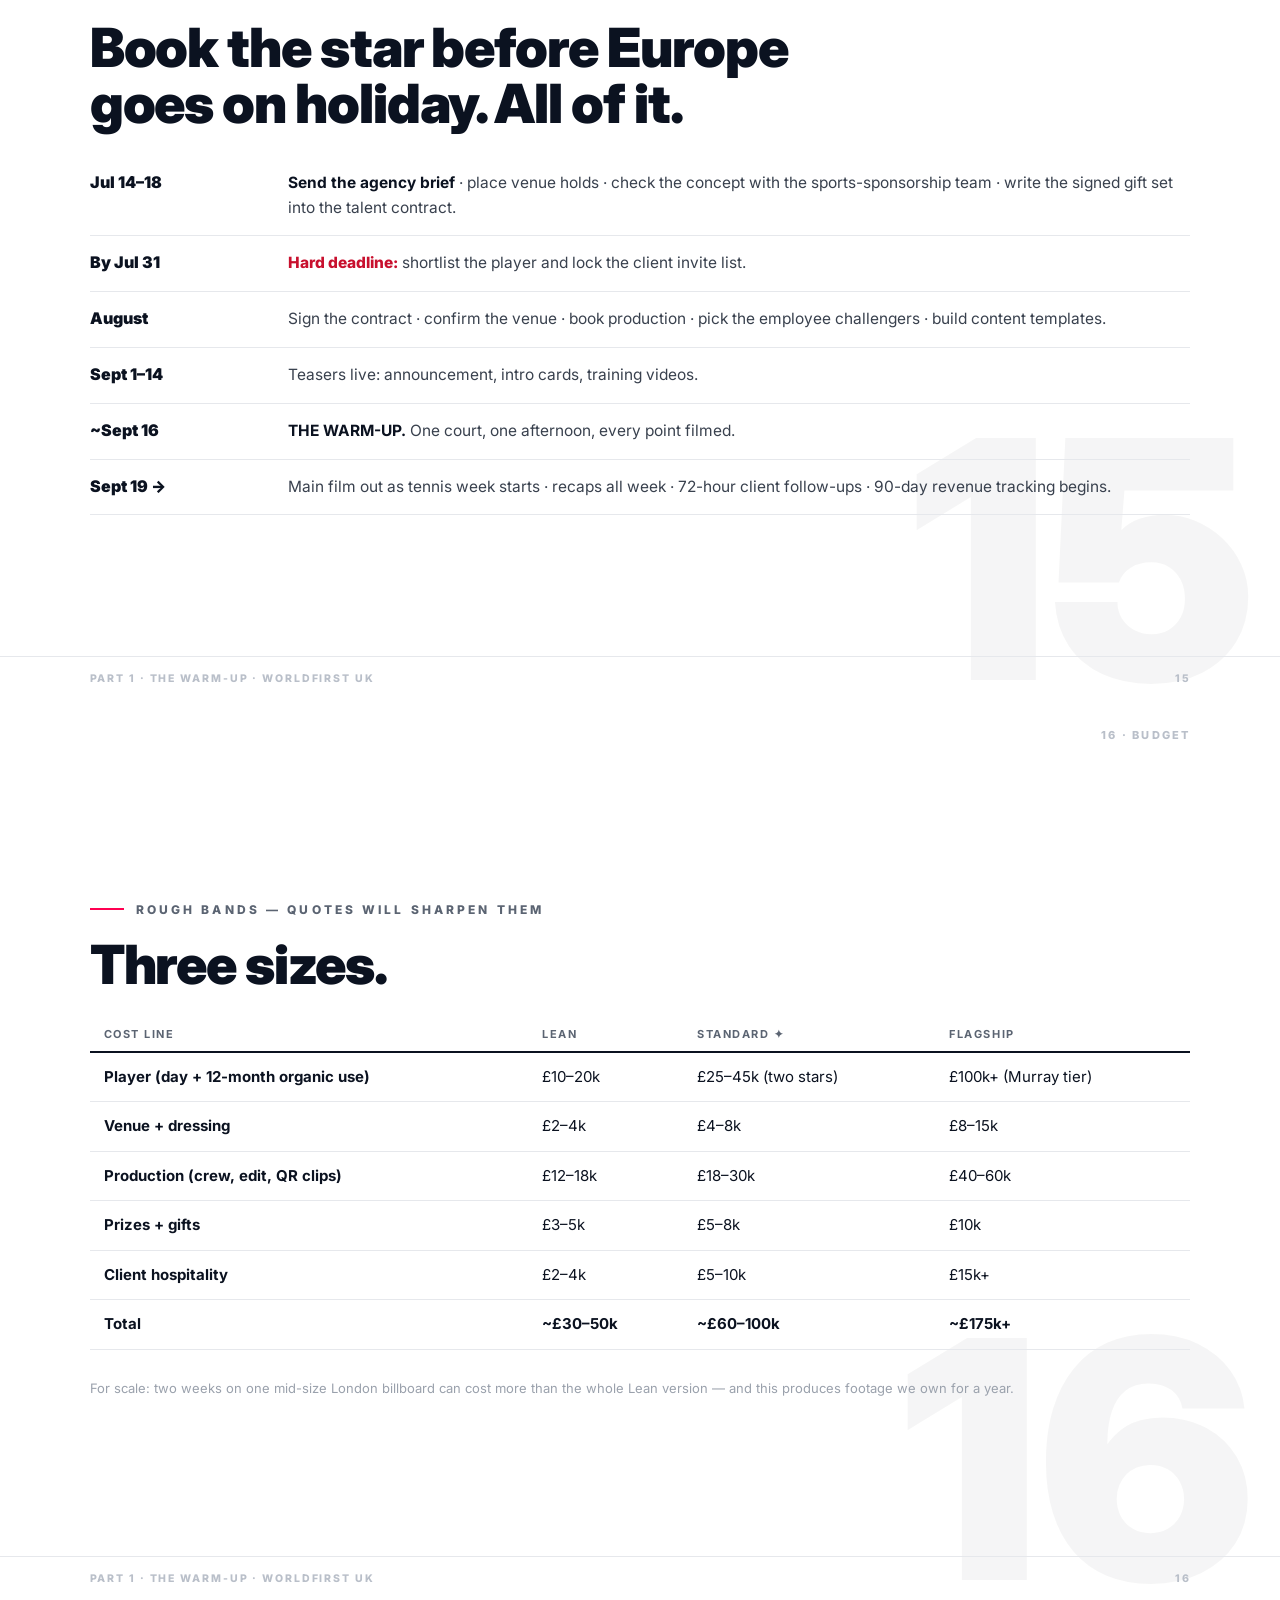
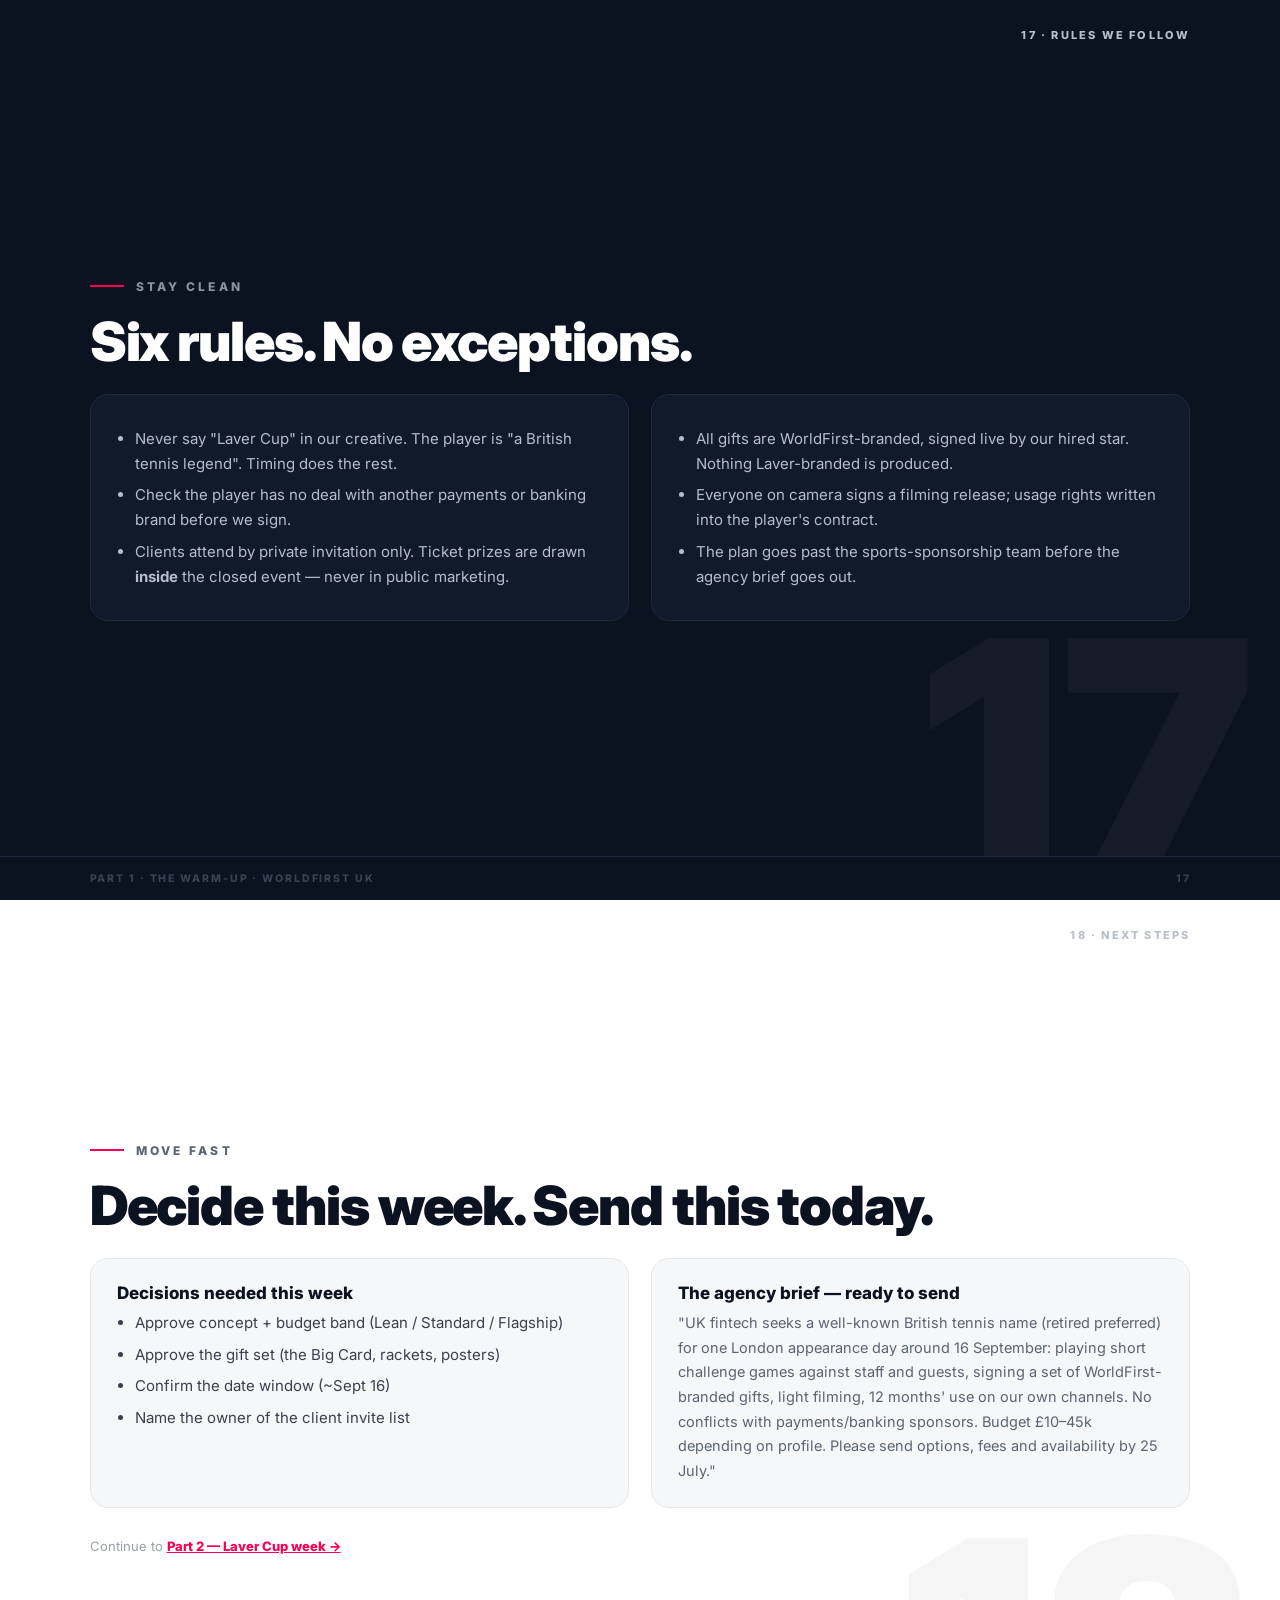
==== commit 0181a5b1: "Fix date treatment: kill boxed banners, pure typographic datelines in system hierarchy Co-Authored-B" ====
--- a/part1.html
+++ b/part1.html
@@ -23,9 +23,9 @@
       <div>
         <div class="kicker">One campaign, two parts</div>
         <div style="margin-bottom:14px"><span class="chip pink">PART 1 · THE WARM-UP · SLIDES 1–18</span><a href="part2.html" style="text-decoration:none"><span class="chip grey" style="margin-left:8px">PART 2 · LAVER CUP WEEK →</span></a></div>
-        <div class="datebar red">≈ 16 September 2026<small>One week BEFORE the Laver Cup (25–27 Sept)</small></div>
         <h1>PART 1<span style="color:var(--wf)">:</span><br>THE<br>WARM-UP<span style="color:var(--wf)">.</span></h1>
-        <p class="lead" style="margin-top:20px">We hire a famous tennis player. We put them on a London court one week before the Laver Cup. Our clients, partners and employees play three short games against them. We film everything.</p>
+        <p class="dateline red"><b>≈ 16 September 2026.</b> One week before the Laver Cup (25–27 Sept).</p>
+        <p class="lead" style="margin-top:12px">We hire a famous tennis player. We put them on a London court one week before the Laver Cup. Our clients, partners and employees play three short games against them. We film everything.</p>
         <p class="lead" style="margin-top:12px">Britain invented queuing for things worth waiting for. This is one of them.</p>
       </div>
       <figure class="pic r34"><img src="img/v01.jpg" alt="" loading="lazy"></figure>
--- a/styles.css
+++ b/styles.css
@@ -80,15 +80,18 @@
 .sitenav{position:fixed;top:14px;left:14px;z-index:80;display:flex;gap:8px}
 .sitenav a{font-size:10.5px;font-weight:800;letter-spacing:.14em;text-transform:uppercase;padding:7px 13px;border-radius:100px;text-decoration:none;background:rgba(11,18,32,.85);color:#fff;border:1px solid rgba(255,255,255,.18)}
 .sitenav a:hover{background:var(--wf)}
-/* explicit date banners */
-.datebar{display:inline-flex;align-items:center;gap:12px;font-weight:900;letter-spacing:.06em;border:2.5px solid;border-radius:14px;padding:12px 18px;margin:4px 0 18px;font-size:clamp(15px,1.6vw,20px);line-height:1.25;text-transform:uppercase}
-.datebar small{display:block;font-size:.62em;font-weight:800;letter-spacing:.18em;opacity:.75}
-.datebar.red{border-color:var(--world);color:var(--world);background:#FBEAEA}
-.datebar.blue{border-color:var(--europe);color:var(--europe);background:#E8EFFB}
-.dark .datebar.red{background:rgba(200,16,46,.14);color:#FF8FA0;border-color:#FF8FA0}
-.dark .datebar.blue{background:rgba(0,61,165,.18);color:#7FA3E8;border-color:#7FA3E8}
-.gdate{display:inline-block;font-size:clamp(14px,1.4vw,18px);font-weight:900;letter-spacing:.08em;text-transform:uppercase;color:#fff;border:2px solid rgba(255,255,255,.5);border-radius:12px;padding:10px 16px;margin-bottom:18px}
-.gdate small{display:block;font-size:.68em;font-weight:800;letter-spacing:.16em;opacity:.75}
+/* explicit dates — pure typography, no boxes */
+.dateline{font-size:clamp(18px,1.9vw,24px);font-weight:600;line-height:1.45;color:var(--grey);margin:14px 0 4px;max-width:58ch}
+.dateline b{font-weight:900;letter-spacing:-.01em}
+.dateline.red b{color:var(--world)}
+.dateline.blue b{color:var(--europe)}
+.dark .dateline{color:#8B93A1}
+.dark .dateline.red b{color:#FF8FA0}
+.dark .dateline.blue b{color:#7FA3E8}
+.gdate{font-size:clamp(16px,1.6vw,21px);font-weight:900;letter-spacing:.1em;text-transform:uppercase;color:#fff;margin-bottom:16px;line-height:1.3}
+.gdate span{display:block;font-size:.66em;letter-spacing:.24em;font-weight:800;margin-top:6px}
+.p1 .gdate span{color:#FF8FA0}
+.p2 .gdate span{color:#7FA3E8}
 /* split gate landing */
 .gate{display:flex;min-height:100vh;background:var(--ink)}
 .gate a.half{flex:1;display:flex;align-items:center;justify-content:center;text-decoration:none;position:relative;overflow:hidden;transition:flex .45s cubic-bezier(.22,.61,.36,1)}
